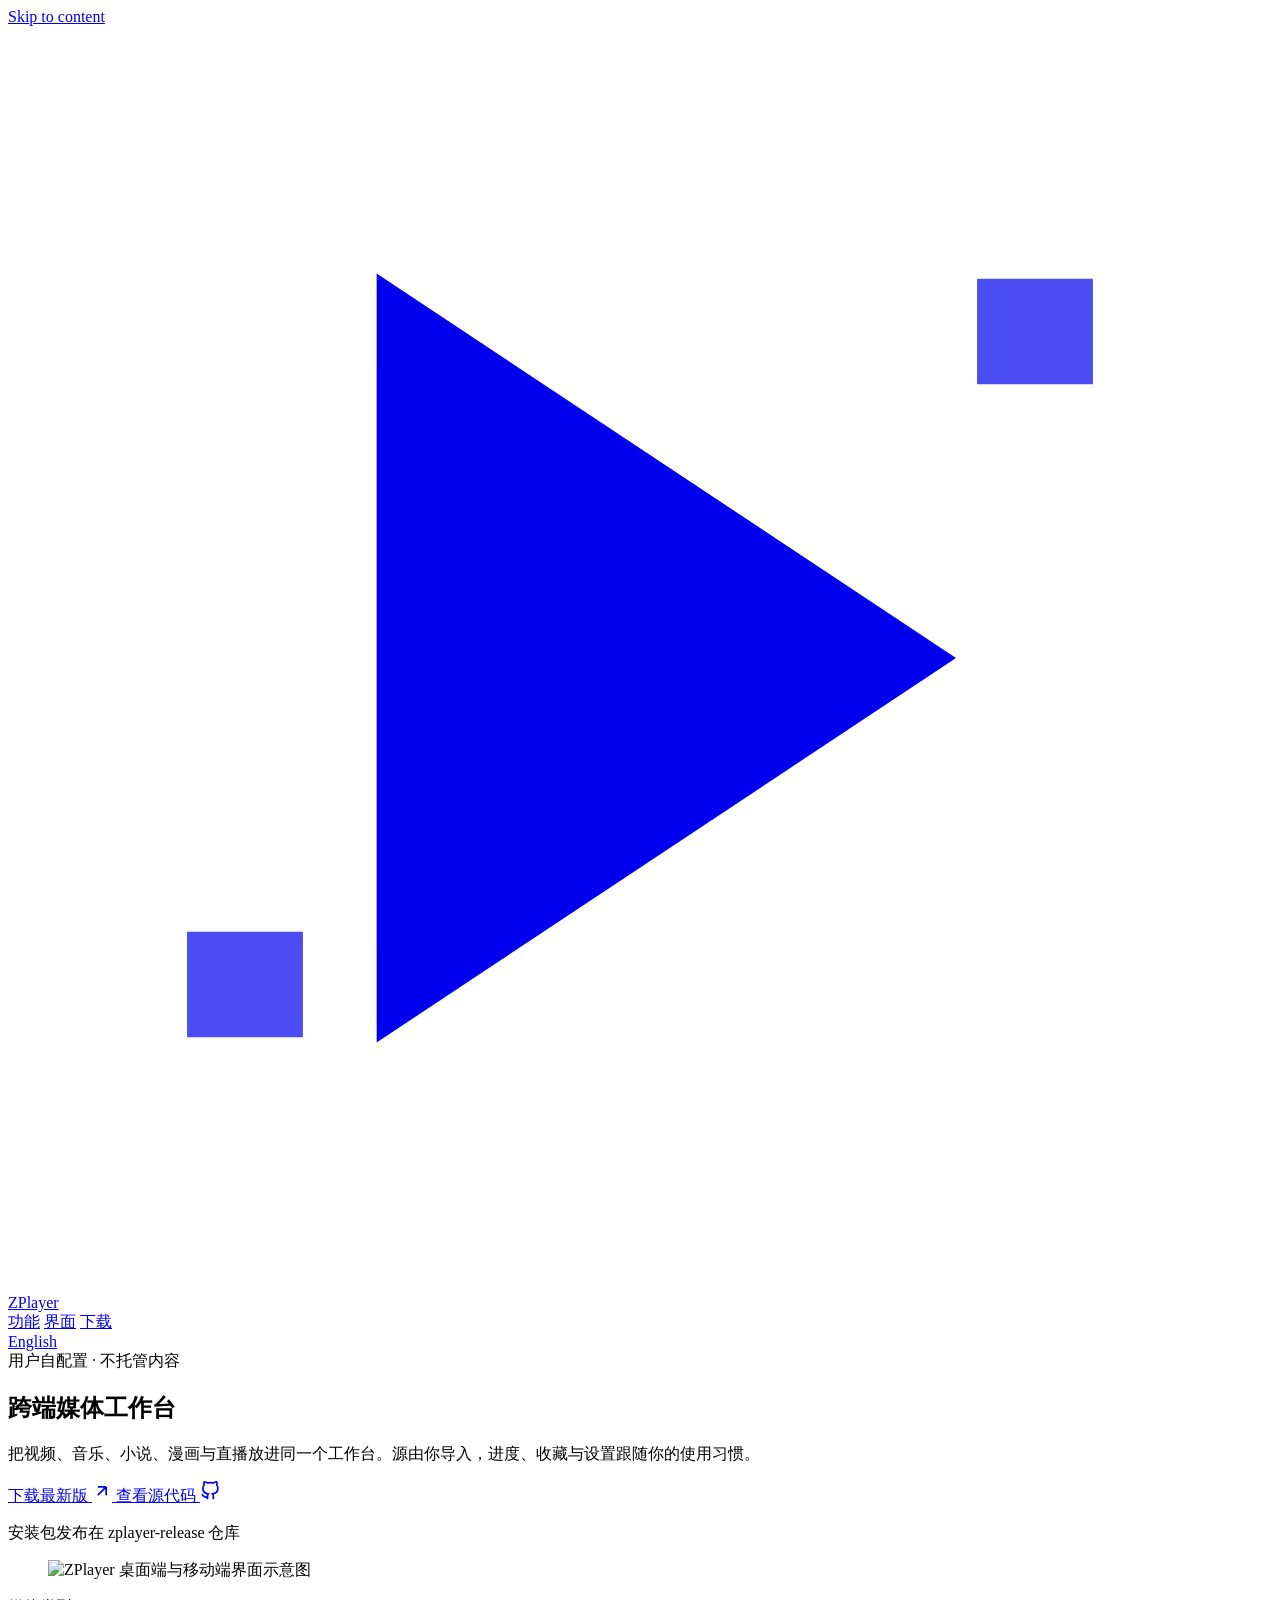
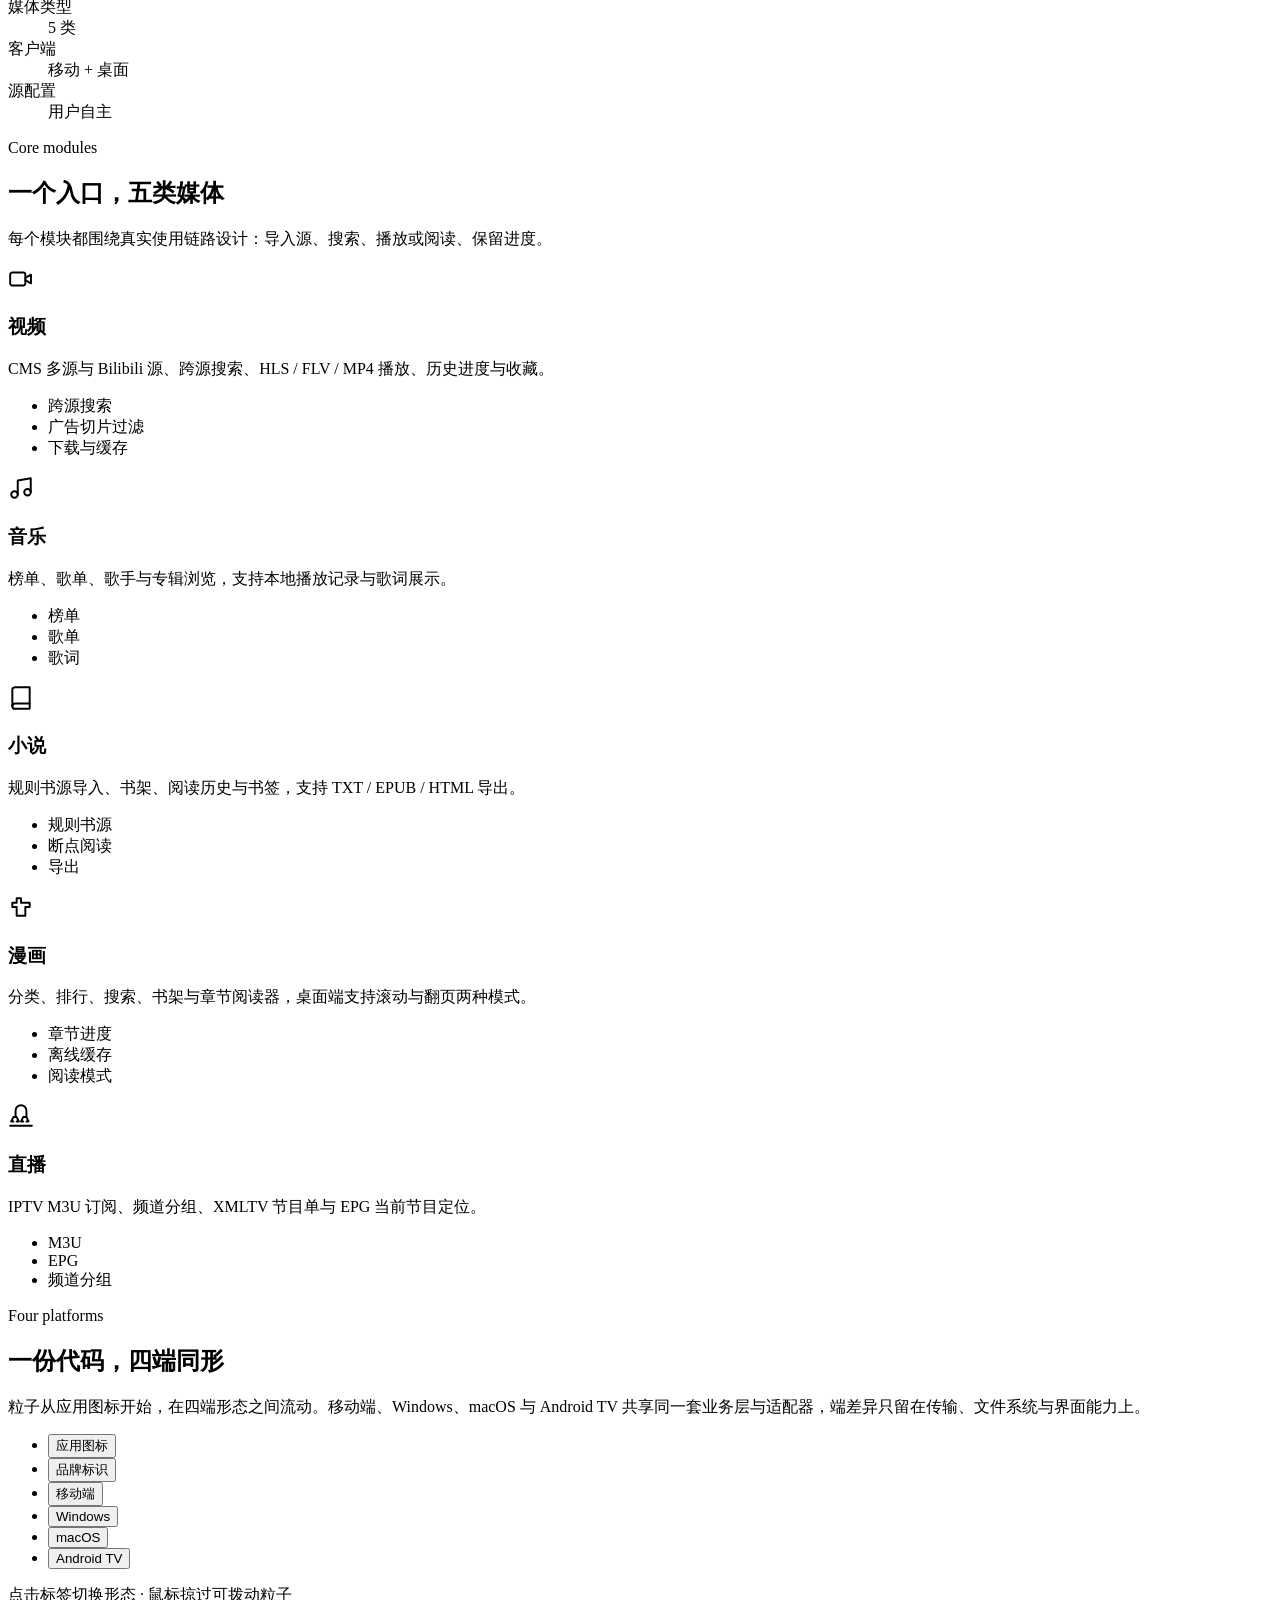
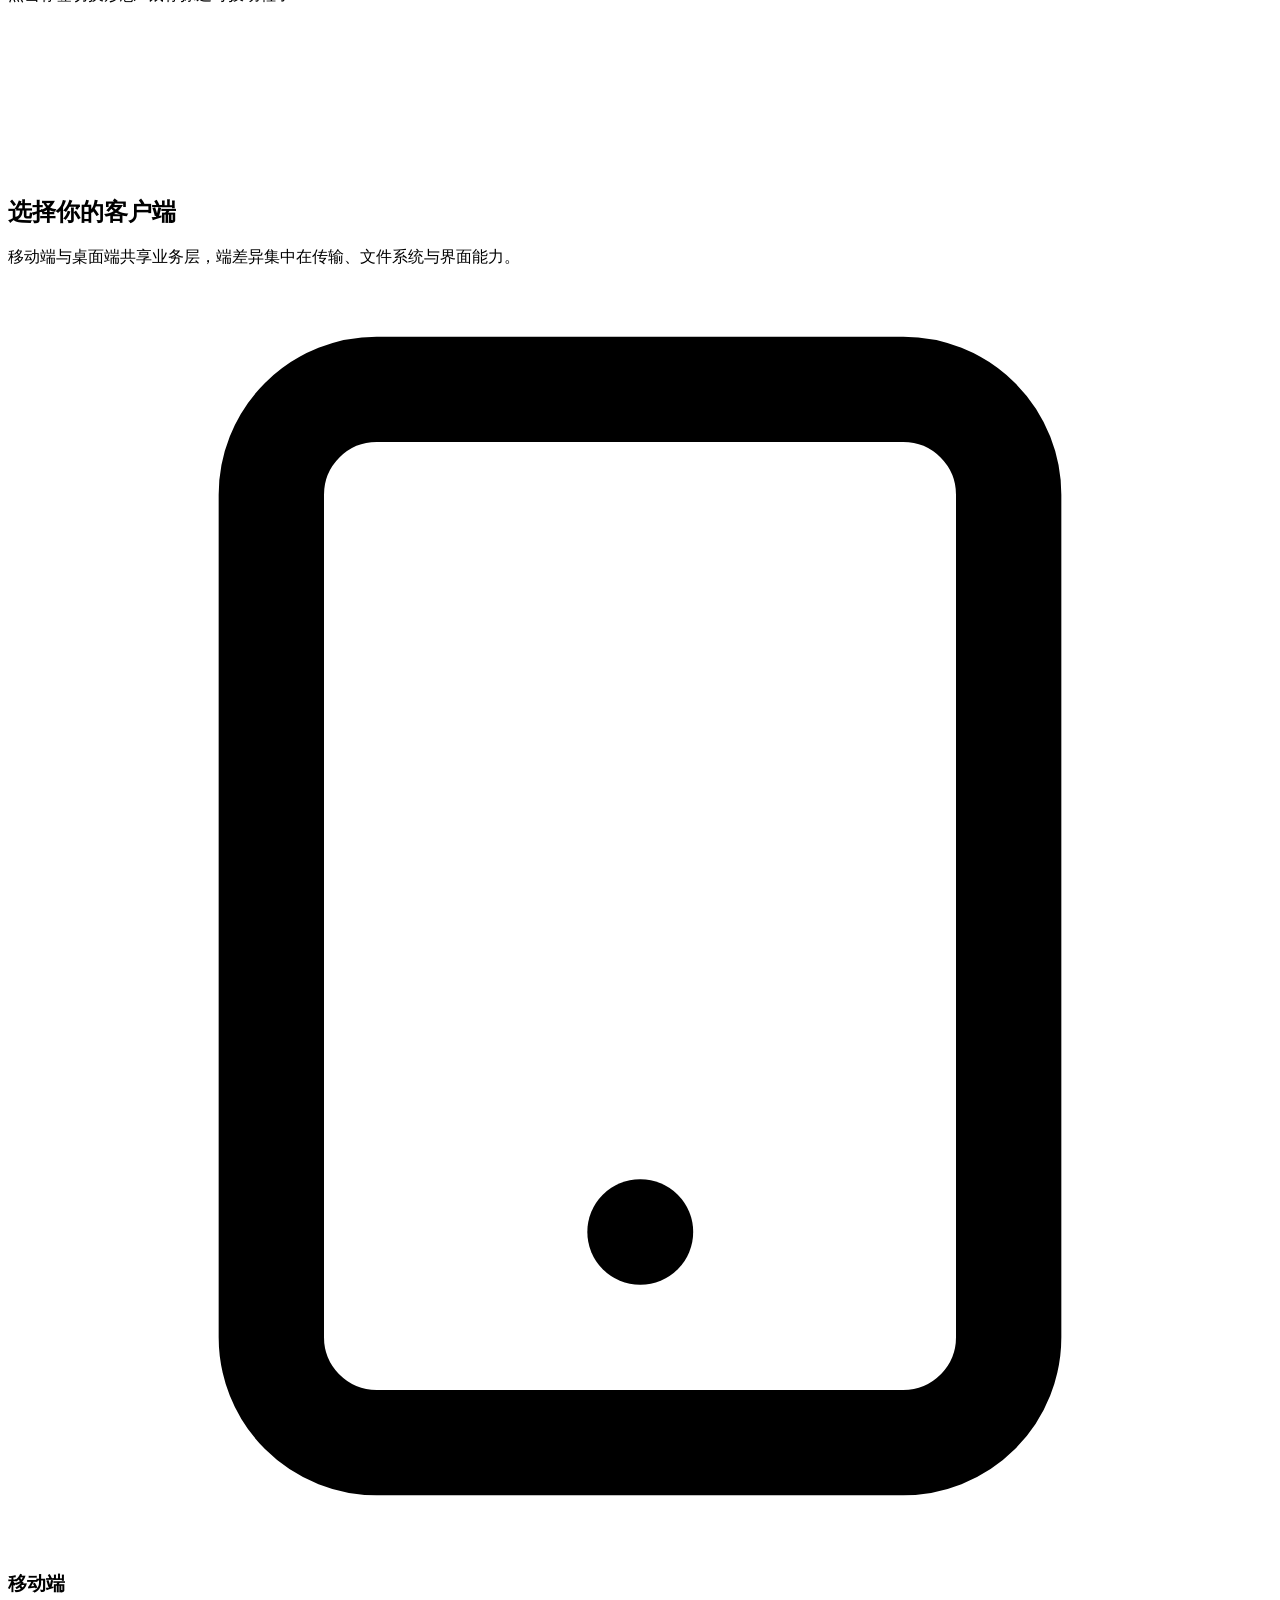
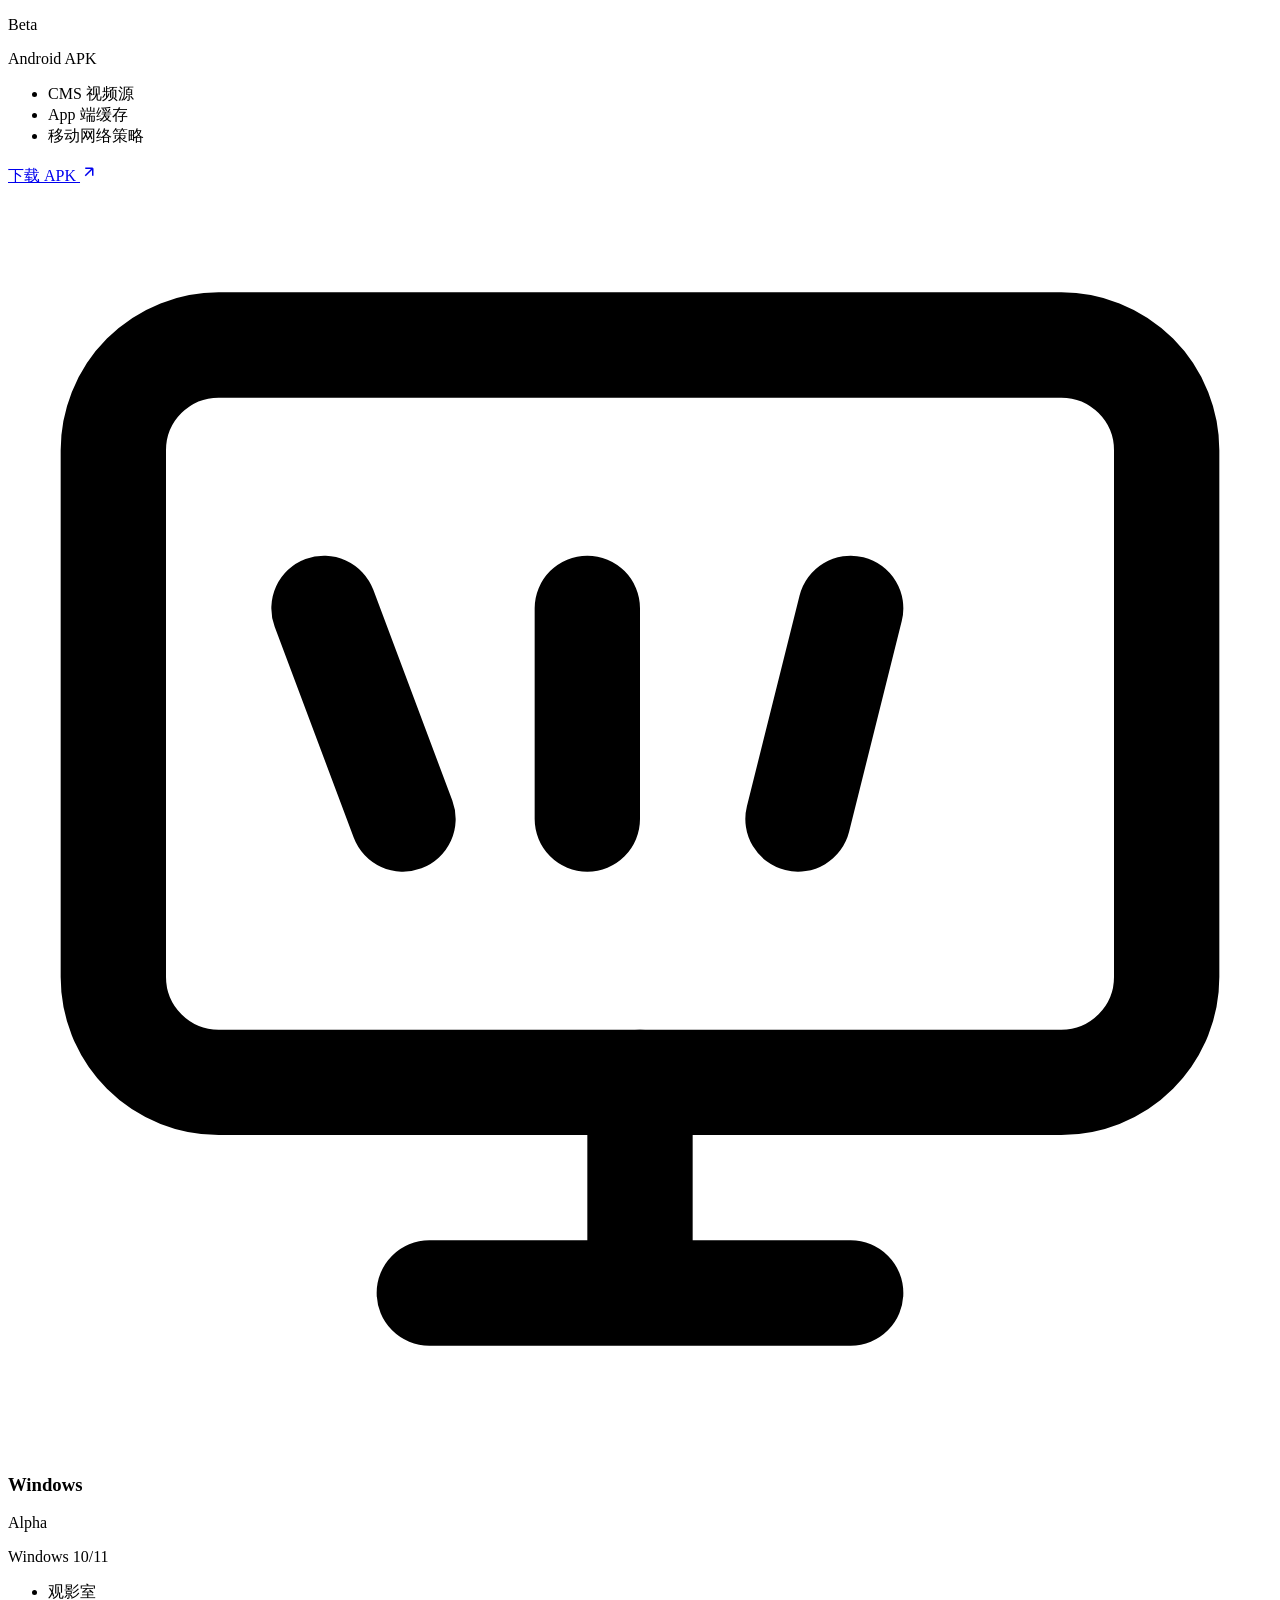
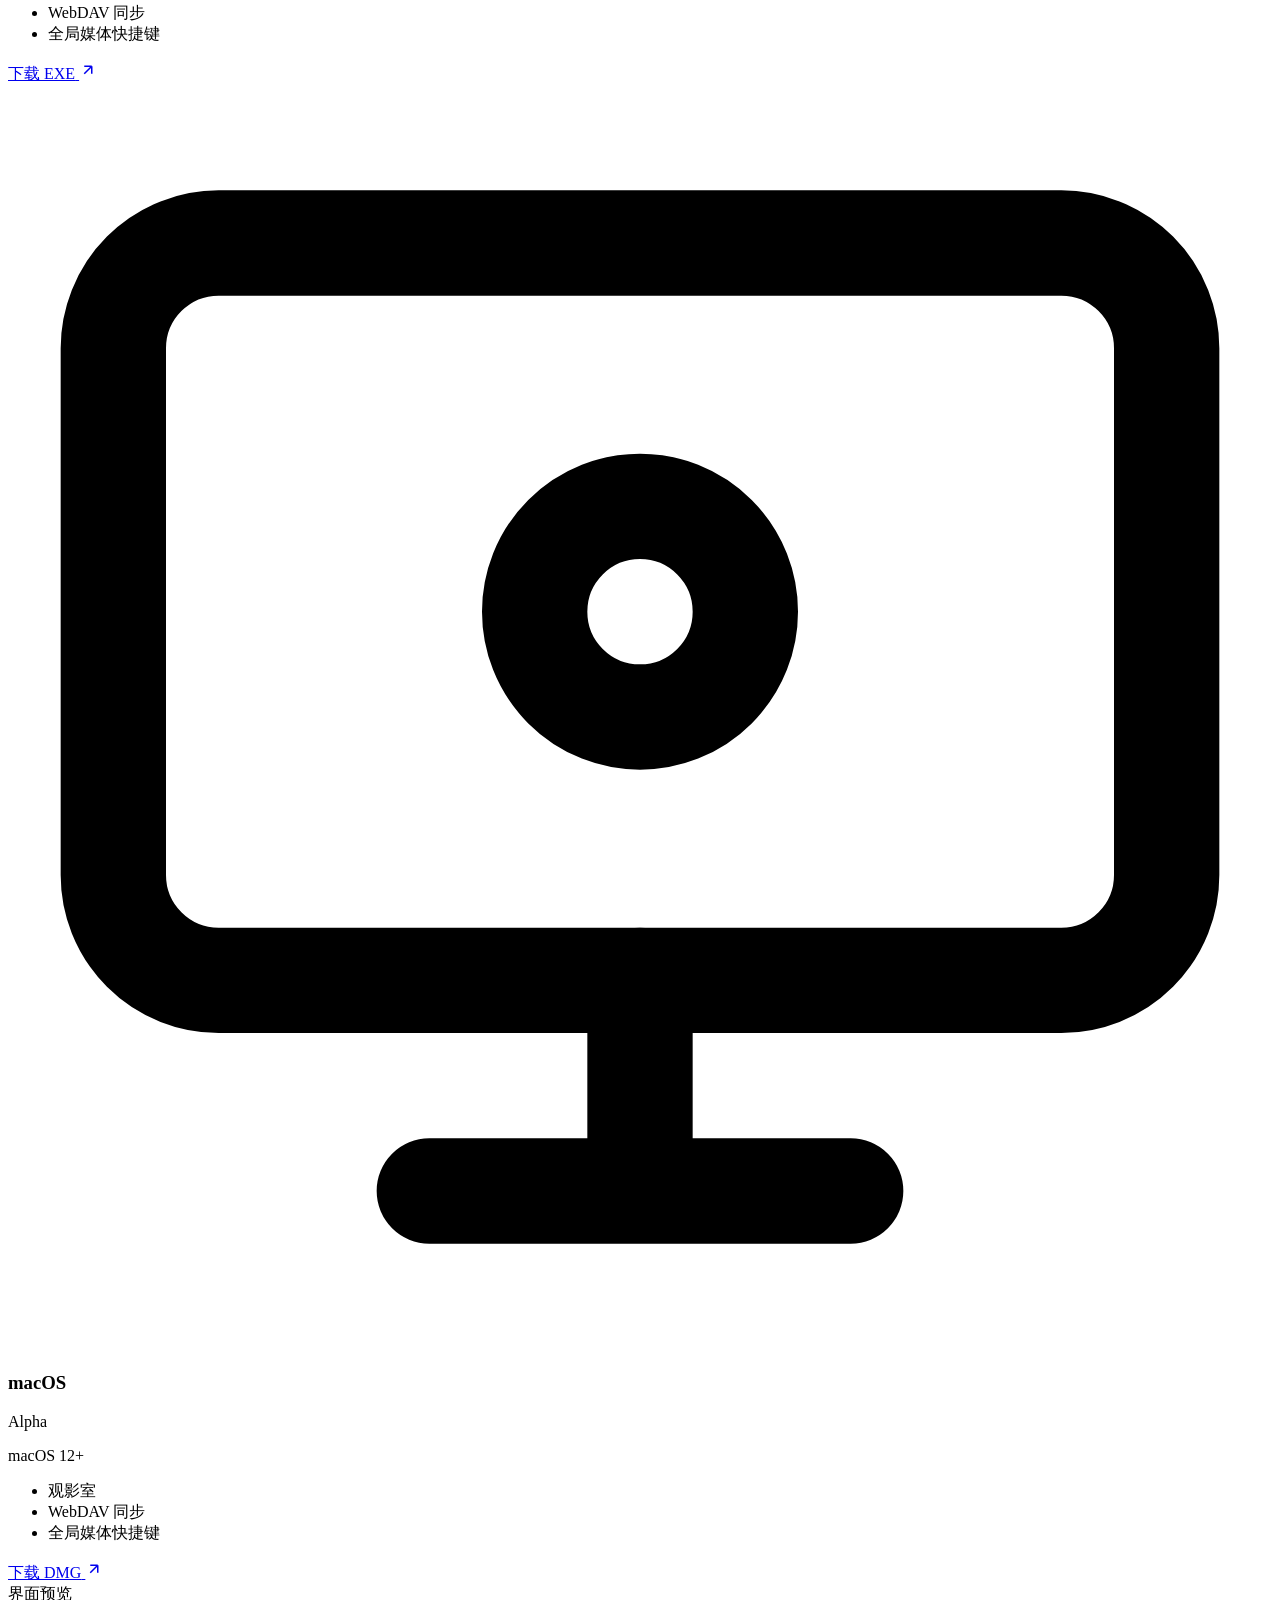
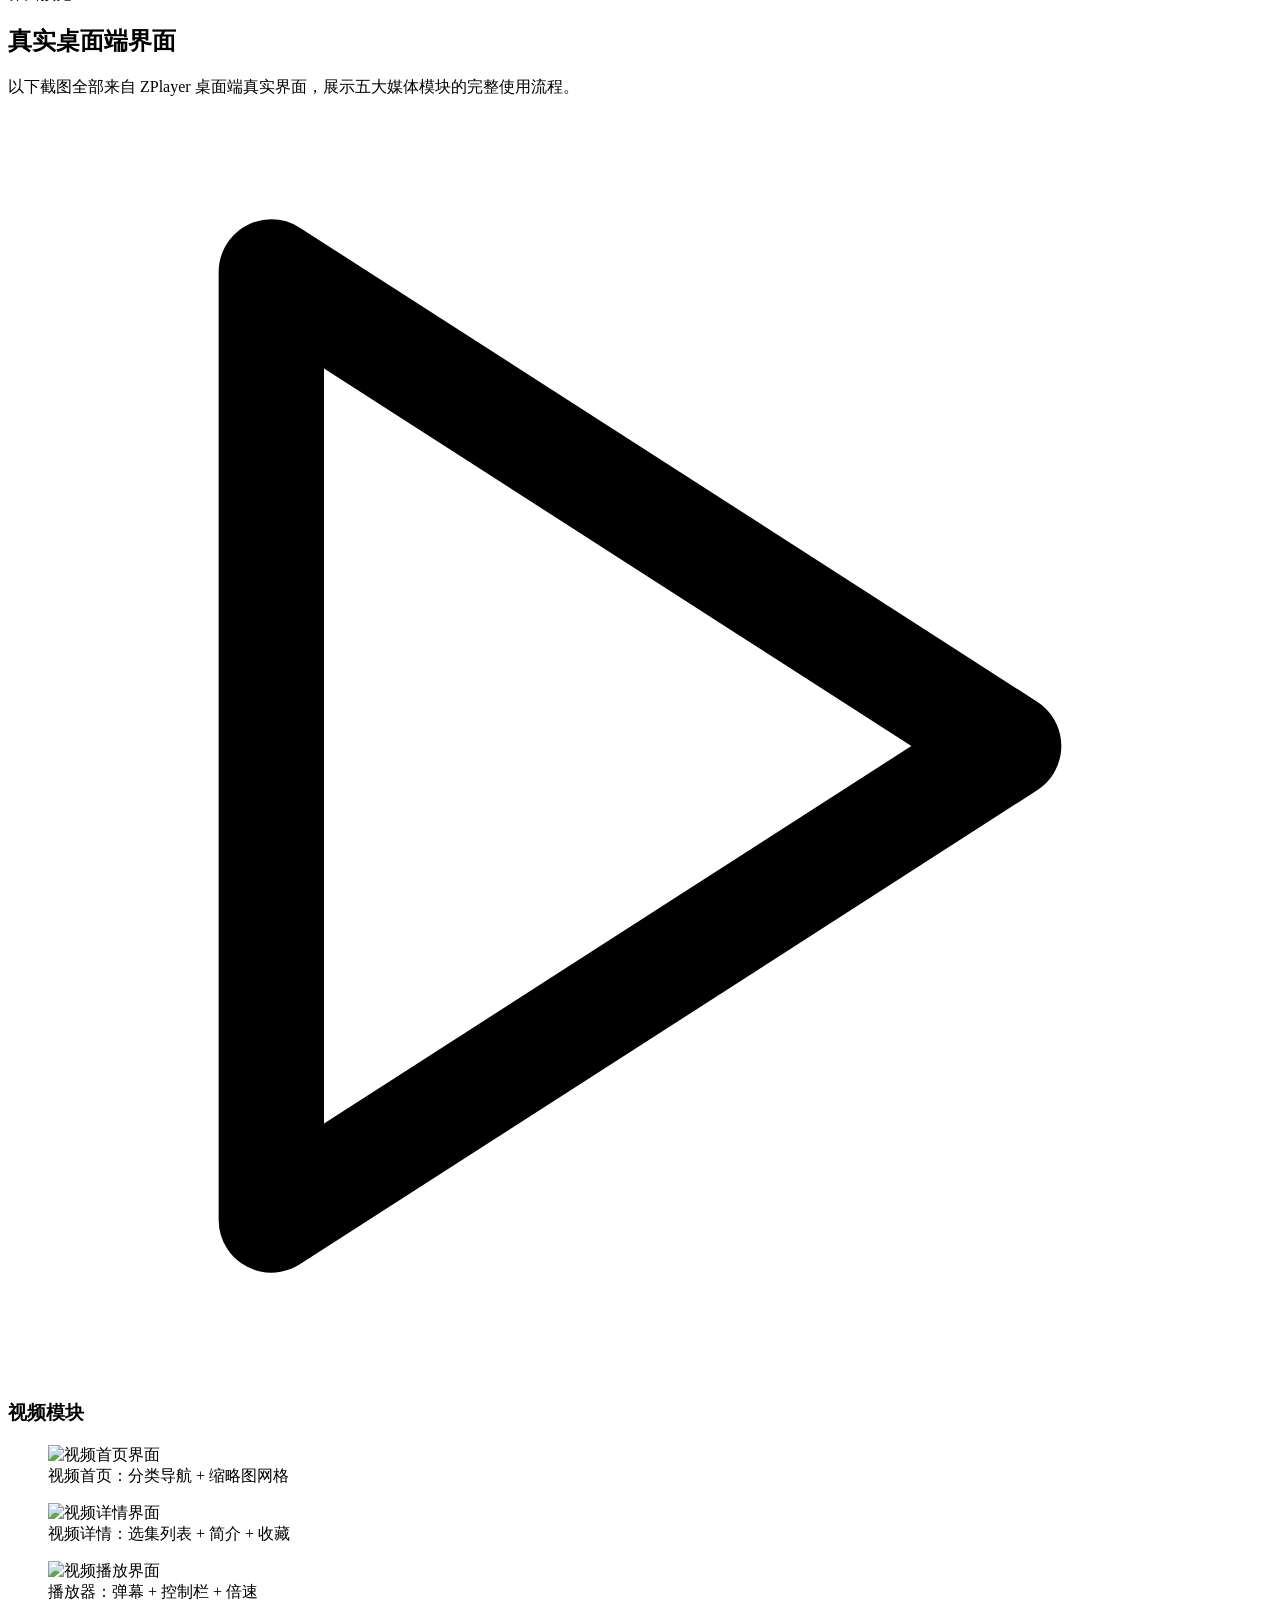
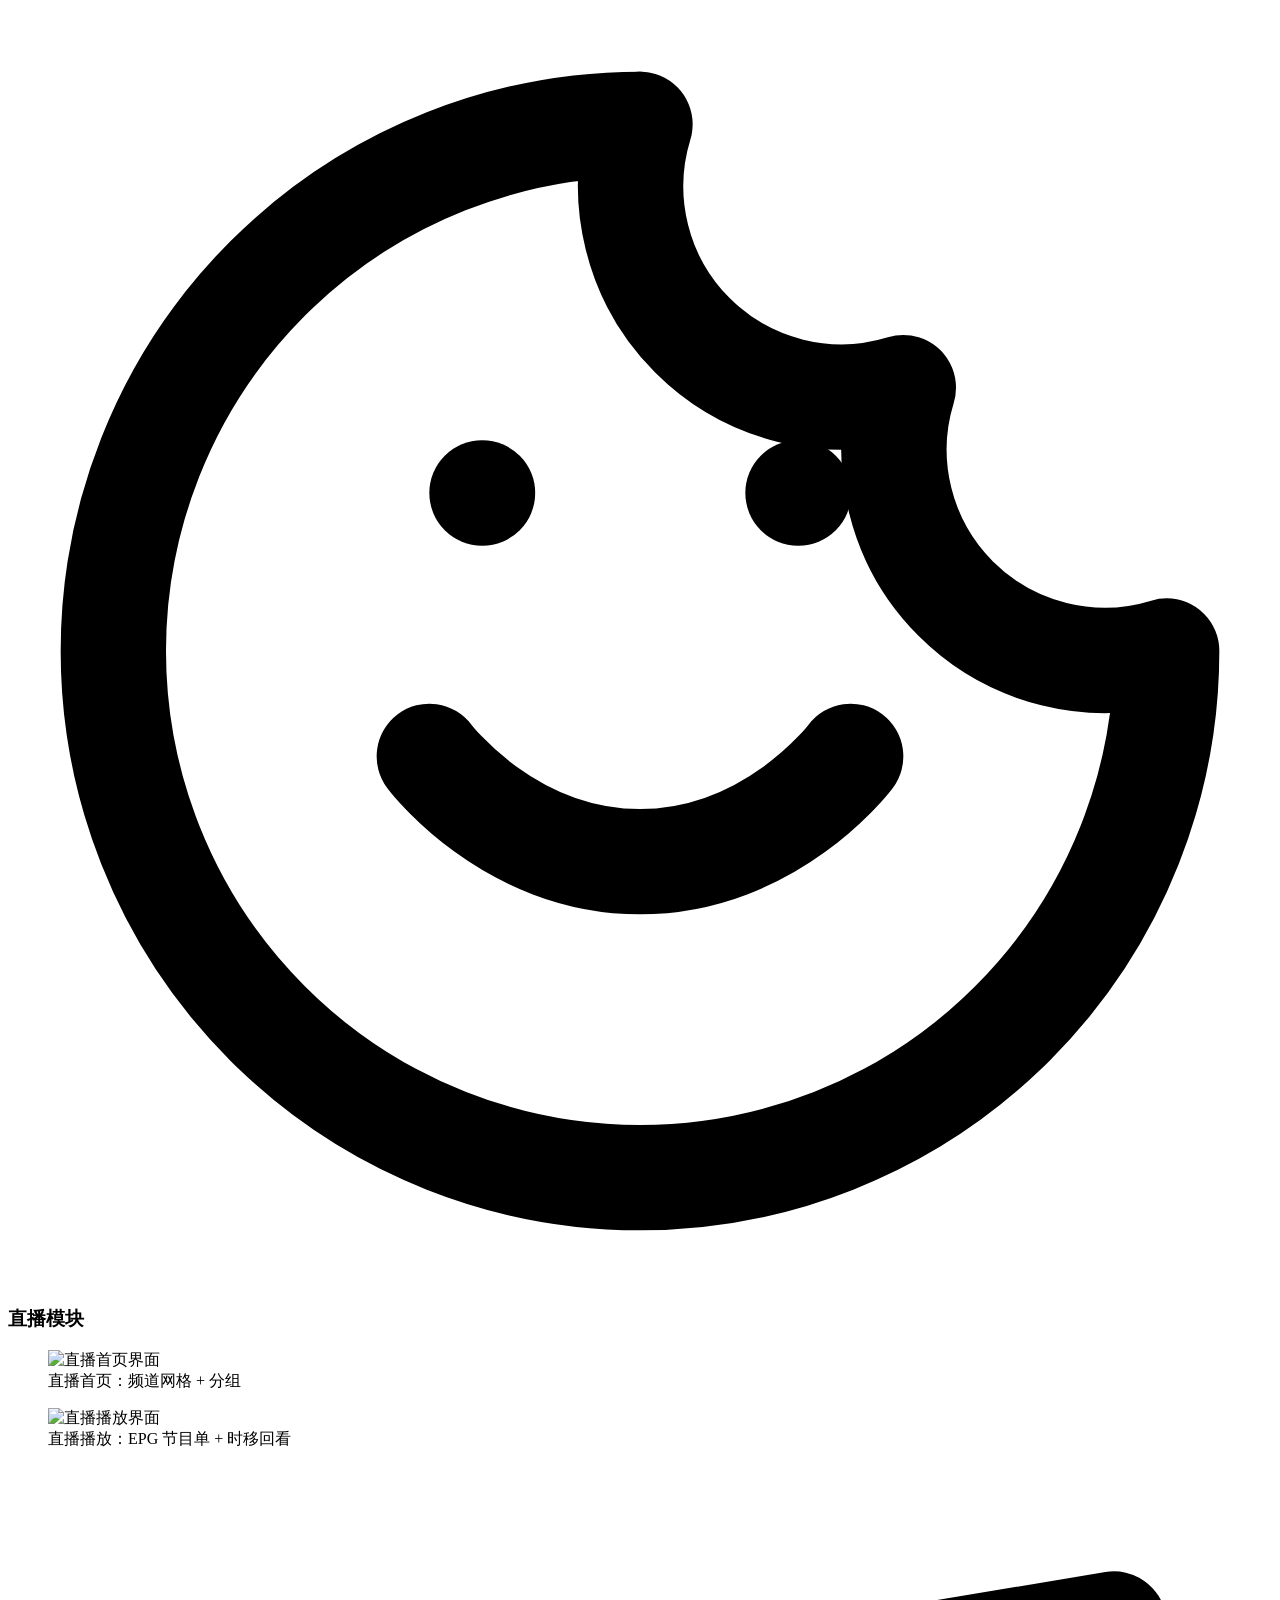
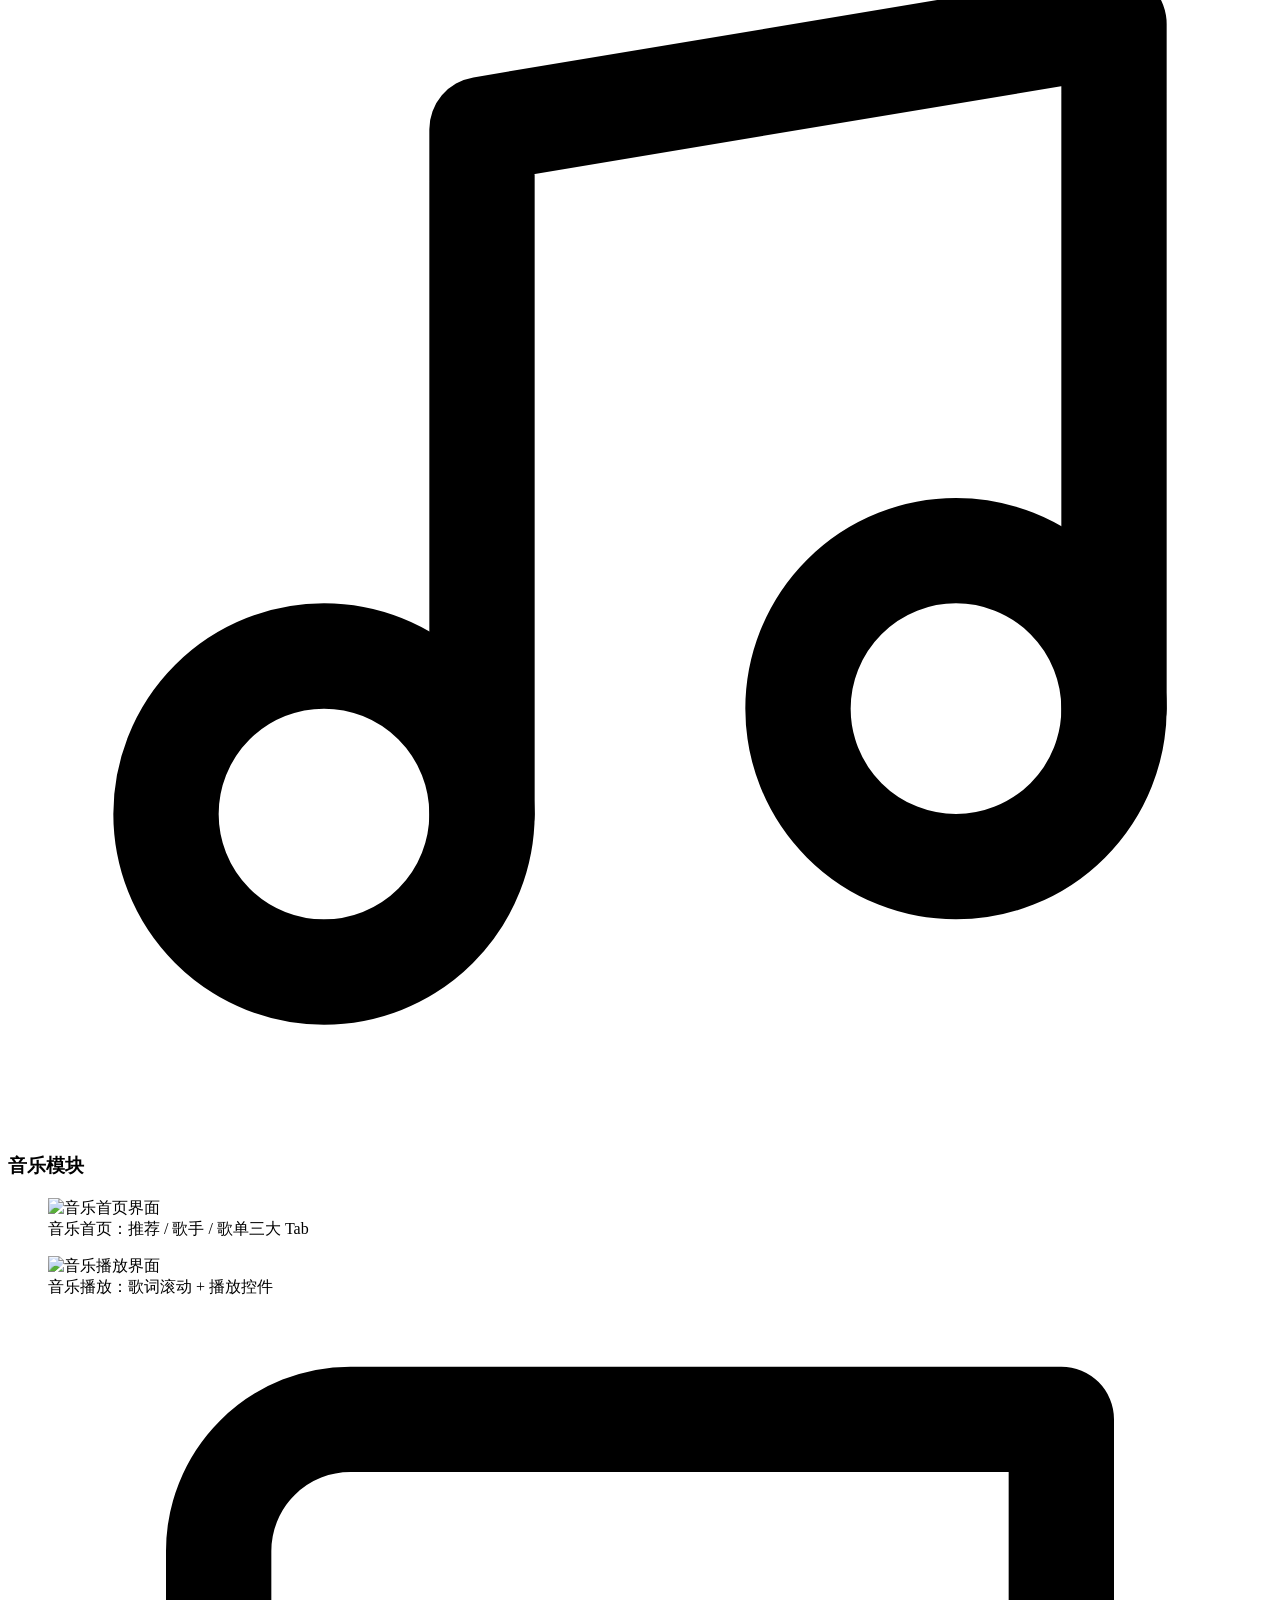
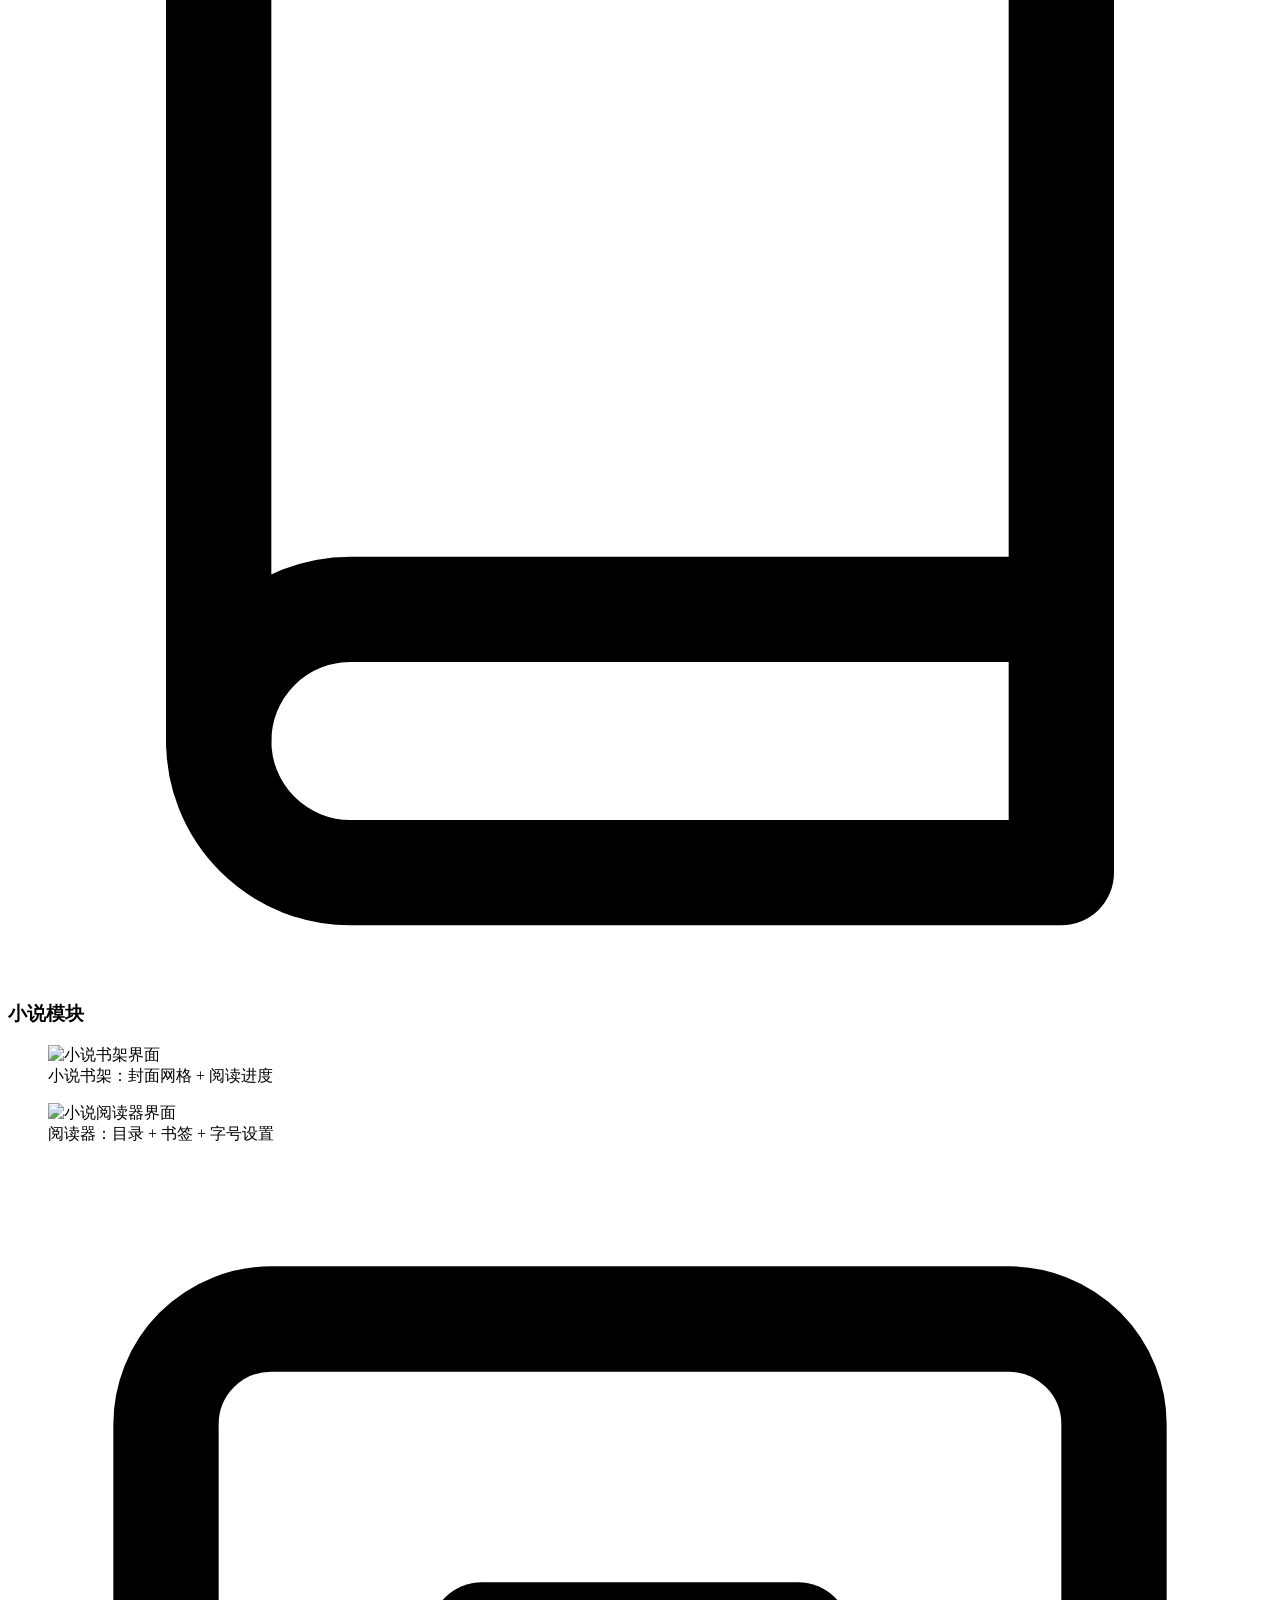
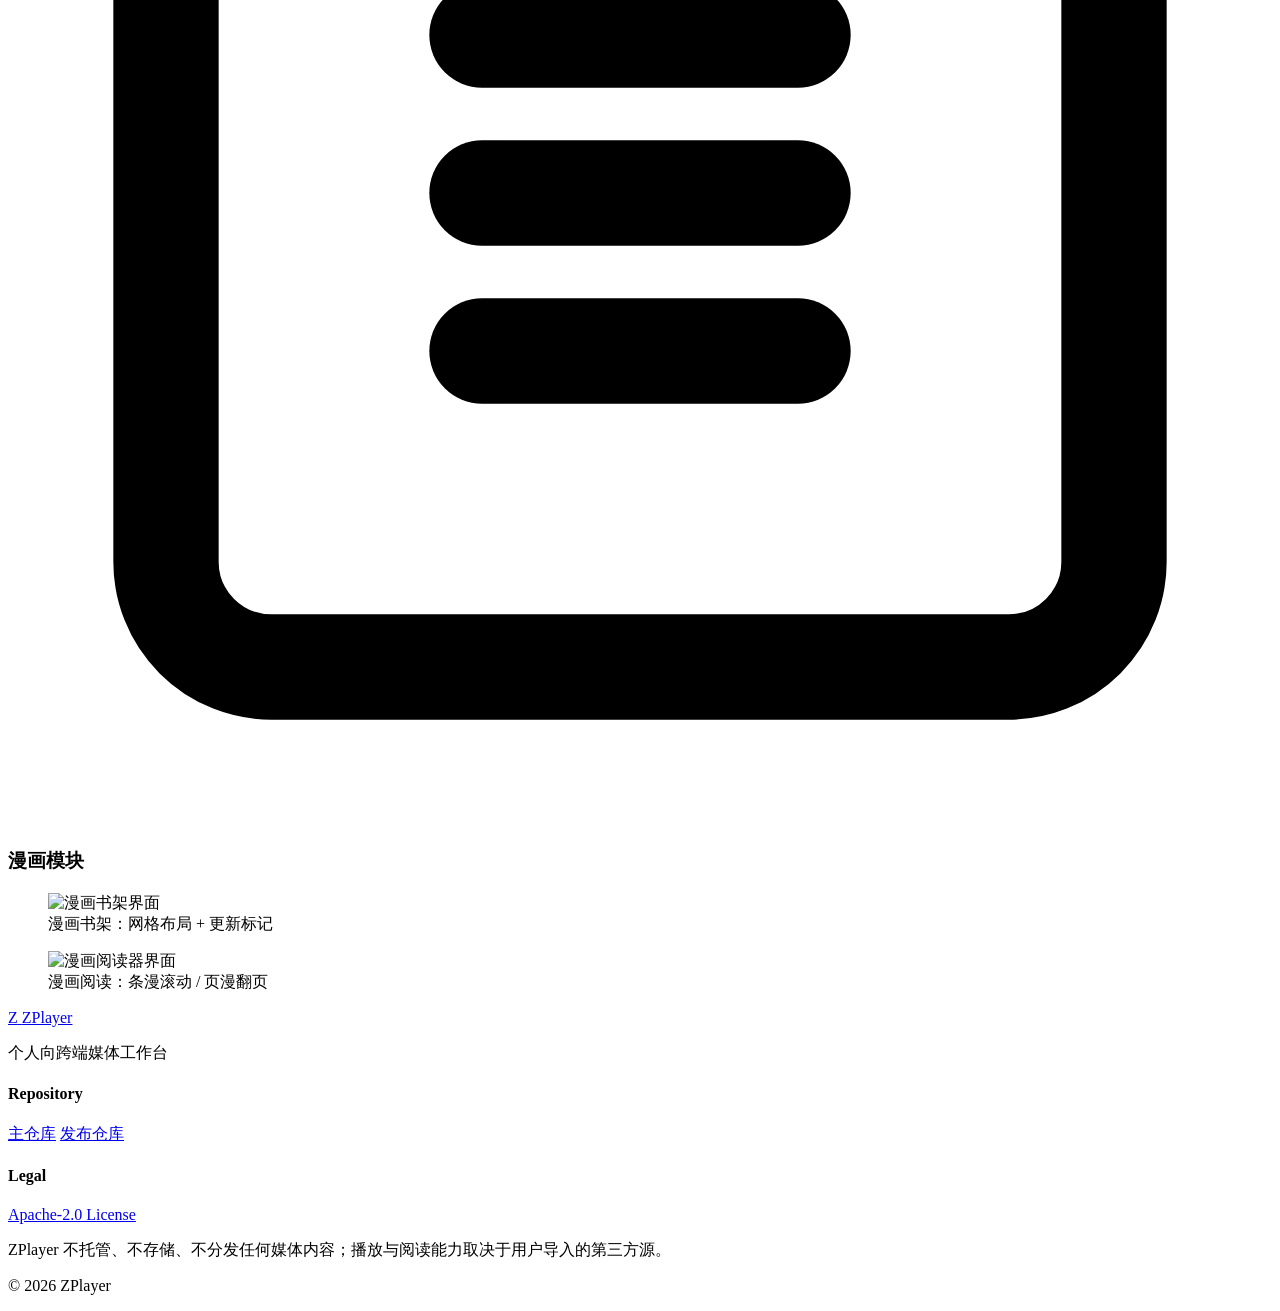
==== index.html @ b9f8b0b4 "deploy: zardlove1991/zplayer@462b58123595a14913162a5f79caa80158679e22" ====
<!DOCTYPE html><html lang="zh-CN"> <head><meta charset="UTF-8"><meta name="viewport" content="width=device-width, initial-scale=1.0"><meta name="description" content="ZPlayer 聚合用户自行配置的视频、音乐、小说、漫画与直播源，用同一套业务层驱动移动端和桌面端。"><meta name="theme-color" media="(prefers-color-scheme: light)" content="#ffffff"><meta name="theme-color" media="(prefers-color-scheme: dark)" content="#0d9488"><link rel="canonical" href="https://zardlove1991.github.io/zplayer-release/"><link rel="icon" type="image/svg+xml" href="/zplayer-release/favicon.svg"><meta property="og:type" content="website"><meta property="og:title" content="ZPlayer：跨端媒体工作台"><meta property="og:description" content="ZPlayer 聚合用户自行配置的视频、音乐、小说、漫画与直播源，用同一套业务层驱动移动端和桌面端。"><meta property="og:url" content="https://zardlove1991.github.io/zplayer-release/"><meta property="og:image" content="https://zardlove1991.github.io/zplayer-release/og-image.svg"><meta name="twitter:card" content="summary_large_image"><title>ZPlayer：跨端媒体工作台</title><script type="application/ld+json">{"@context":"https://schema.org","@type":"SoftwareApplication","name":"ZPlayer","applicationCategory":"MultimediaApplication","operatingSystem":"Android, Windows, macOS","description":"ZPlayer 聚合用户自行配置的视频、音乐、小说、漫画与直播源，用同一套业务层驱动移动端和桌面端。","url":"https://zardlove1991.github.io/zplayer-release/","offers":{"@type":"Offer","price":"0","priceCurrency":"USD"}}</script><link rel="stylesheet" href="/zplayer-release/_assets/index.4c95fibq.css">
<link rel="stylesheet" href="/zplayer-release/_assets/index.C1nV9vHu.css"><script type="module" src="/zplayer-release/_assets/hoisted.D-Y0WKss.js"></script></head> <body> <a class="skip-link" href="#main">Skip to content</a> <div id="main" class="main-content">  <header class="site-header" data-astro-cid-ctg3m53h> <div class="header-bg" data-astro-cid-ctg3m53h></div> <div class="container header-inner" data-astro-cid-ctg3m53h> <a class="brand" href="/zplayer-release/" aria-label="ZPlayer" data-astro-cid-ctg3m53h> <span class="brand-mark" aria-hidden="true" data-astro-cid-ctg3m53h> <svg viewBox="0 0 24 24" role="presentation" data-astro-cid-ctg3m53h> <path d="M7 4.7 18 12 7 19.3z" fill="currentColor" data-astro-cid-ctg3m53h></path> <path d="M3.4 17.2h2.2v2H3.4zM18.4 4.8h2.2v2h-2.2z" fill="currentColor" opacity=".7" data-astro-cid-ctg3m53h></path> </svg> </span> <span class="brand-text" data-astro-cid-ctg3m53h>ZPlayer</span> </a> <nav aria-label="Primary" data-astro-cid-ctg3m53h> <a href="#features" class="nav-link" data-astro-cid-ctg3m53h>功能</a> <a href="#preview" class="nav-link" data-astro-cid-ctg3m53h>界面</a> <a href="#platforms" class="nav-link" data-astro-cid-ctg3m53h>下载</a> </nav> <div class="actions" data-astro-cid-ctg3m53h> <a class="lang-link" href="/zplayer-release/en/" hreflang="en" data-astro-cid-ctg3m53h> <span class="lang-text" data-astro-cid-ctg3m53h>English</span> </a> </div> </div> <!-- 页面滚动进度，样式取自播放器进度条：轨道 + 已播放填充 + 播放头 --> <div class="scroll-progress" aria-hidden="true" data-astro-cid-ctg3m53h> <div class="scroll-progress-fill" id="scroll-progress-fill" data-astro-cid-ctg3m53h></div> </div> </header>  <main id="main"> <section class="hero" aria-labelledby="hero-title" data-astro-cid-bbe6dxrz> <div class="hero-ambient" aria-hidden="true" data-astro-cid-bbe6dxrz></div> <div class="hero-container" data-astro-cid-bbe6dxrz> <div class="hero-grid" data-astro-cid-bbe6dxrz> <div class="hero-content" data-astro-cid-bbe6dxrz> <!-- Eyebrow tag --> <div class="hero-eyebrow fade-up" data-astro-cid-bbe6dxrz> <span class="eyebrow-dot" data-astro-cid-bbe6dxrz></span> 用户自配置 · 不托管内容 </div> <!-- Main title --> <h1 id="hero-title" class="hero-title fade-up" style="--stagger: 100ms" data-astro-cid-bbe6dxrz> <span class="title-line" data-astro-cid-bbe6dxrz>跨端媒体工作台</span> </h1> <!-- Lead paragraph --> <p class="hero-lead fade-up" style="--stagger: 200ms" data-astro-cid-bbe6dxrz> 把视频、音乐、小说、漫画与直播放进同一个工作台。源由你导入，进度、收藏与设置跟随你的使用习惯。 </p> <!-- CTA buttons --> <div class="hero-actions fade-up" style="--stagger: 300ms" data-astro-cid-bbe6dxrz> <a class="btn btn--primary" href="https://github.com/zardlove1991/zplayer-release/releases/latest" target="_blank" rel="noopener noreferrer" data-astro-cid-bbe6dxrz> <span class="btn-text" data-astro-cid-bbe6dxrz>下载最新版</span> <svg class="btn-icon" width="20" height="20" viewBox="0 0 24 24" fill="none" stroke="currentColor" stroke-width="2" aria-hidden="true" data-astro-cid-bbe6dxrz> <path d="M7 17L17 7M17 7H7M17 7V17" data-astro-cid-bbe6dxrz></path> </svg> </a> <a class="btn btn--secondary" href="https://github.com/zardlove1991/zplayer" target="_blank" rel="noopener noreferrer" data-astro-cid-bbe6dxrz> <span class="btn-text" data-astro-cid-bbe6dxrz>查看源代码</span> <svg class="btn-icon" width="20" height="20" viewBox="0 0 24 24" fill="none" stroke="currentColor" stroke-width="2" aria-hidden="true" data-astro-cid-bbe6dxrz> <path d="M9 19c-5 1.5-5-2.5-7-3m14 6v-3.87a3.37 3.37 0 0 0-.94-2.61c3.14-.35 6.44-1.54 6.44-7A5.44 5.44 0 0 0 20 4.77 5.07 5.07 0 0 0 19.91 1S18.73.65 16 2.48a13.38 13.38 0 0 0-7 0C6.27.65 5.09 1 5.09 1A5.07 5.07 0 0 0 5 4.77a5.44 5.44 0 0 0-1.5 3.78c0 5.42 3.3 6.61 6.44 7A3.37 3.37 0 0 0 9 18.13V22" data-astro-cid-bbe6dxrz></path> </svg> </a> </div> <!-- Note --> <p class="hero-note fade-up" style="--stagger: 400ms" data-astro-cid-bbe6dxrz>安装包发布在 zplayer-release 仓库</p> </div> <!-- Hero visual --> <figure class="hero-visual fade-scale" style="--stagger: 200ms" aria-label="ZPlayer 桌面端与移动端界面示意图" data-astro-cid-bbe6dxrz> <div class="visual-glow" aria-hidden="true" data-astro-cid-bbe6dxrz></div> <div class="visual-frame" data-astro-cid-bbe6dxrz> <img src="/zplayer-release/hero-workbench.svg" alt="ZPlayer 桌面端与移动端界面示意图" width="960" height="620" loading="eager" decoding="async" data-astro-cid-bbe6dxrz> </div> </figure> </div> <!-- Highlight strip --> <dl class="hero-highlights fade-up" style="--stagger: 500ms" aria-label="Highlights" data-astro-cid-bbe6dxrz> <div class="highlight" style="--delay: 0ms" data-astro-cid-bbe6dxrz> <dt data-astro-cid-bbe6dxrz>媒体类型</dt> <dd data-astro-cid-bbe6dxrz>5 类</dd> </div><div class="highlight" style="--delay: 100ms" data-astro-cid-bbe6dxrz> <dt data-astro-cid-bbe6dxrz>客户端</dt> <dd data-astro-cid-bbe6dxrz>移动 + 桌面</dd> </div><div class="highlight" style="--delay: 200ms" data-astro-cid-bbe6dxrz> <dt data-astro-cid-bbe6dxrz>源配置</dt> <dd data-astro-cid-bbe6dxrz>用户自主</dd> </div> </dl> </div> </section>    <section id="features" class="section features-section" aria-labelledby="features-title" data-astro-cid-vnivfuh2> <div class="container" data-astro-cid-vnivfuh2> <div class="section-head center fade-up" data-astro-cid-vnivfuh2> <span class="eyebrow" data-astro-cid-vnivfuh2>Core modules</span> <h2 id="features-title" class="section-title" data-astro-cid-vnivfuh2>一个入口，五类媒体</h2> <p class="section-lead" data-astro-cid-vnivfuh2>每个模块都围绕真实使用链路设计：导入源、搜索、播放或阅读、保留进度。</p> </div> <div class="features-grid" data-astro-cid-vnivfuh2> <article class="feature-card fade-up" style="--card-delay: 0ms; --card-color: var(--cyan); --card-bg: var(--cyan-glow); --card-solid: var(--cyan)" data-astro-cid-vnivfuh2> <div class="feature-icon" style="background: var(--cyan-glow); color: var(--cyan)" data-astro-cid-vnivfuh2> <svg aria-hidden="true" width="26" height="26" viewBox="0 0 24 24" fill="none" stroke="currentColor" stroke-width="1.8" stroke-linecap="round" stroke-linejoin="round"> <path d="m16 13 5.2 3V8L16 11"></path> <rect x="2" y="6" width="14" height="12" rx="2"></rect> </svg> </div> <h3 class="feature-title" data-astro-cid-vnivfuh2>视频</h3> <p class="feature-desc" data-astro-cid-vnivfuh2>CMS 多源与 Bilibili 源、跨源搜索、HLS / FLV / MP4 播放、历史进度与收藏。</p> <ul class="feature-caps" aria-label="视频 capabilities" data-astro-cid-vnivfuh2> <li class="cap-tag" data-astro-cid-vnivfuh2>跨源搜索</li><li class="cap-tag" data-astro-cid-vnivfuh2>广告切片过滤</li><li class="cap-tag" data-astro-cid-vnivfuh2>下载与缓存</li> </ul> </article><article class="feature-card fade-up" style="--card-delay: 80ms; --card-color: var(--coral); --card-bg: var(--coral-glow); --card-solid: var(--coral)" data-astro-cid-vnivfuh2> <div class="feature-icon" style="background: var(--coral-glow); color: var(--coral)" data-astro-cid-vnivfuh2> <svg aria-hidden="true" width="26" height="26" viewBox="0 0 24 24" fill="none" stroke="currentColor" stroke-width="1.8" stroke-linecap="round" stroke-linejoin="round"> <path d="M9 18V5l12-2v13"></path> <circle cx="6" cy="18" r="3"></circle> <circle cx="18" cy="16" r="3"></circle> </svg> </div> <h3 class="feature-title" data-astro-cid-vnivfuh2>音乐</h3> <p class="feature-desc" data-astro-cid-vnivfuh2>榜单、歌单、歌手与专辑浏览，支持本地播放记录与歌词展示。</p> <ul class="feature-caps" aria-label="音乐 capabilities" data-astro-cid-vnivfuh2> <li class="cap-tag" data-astro-cid-vnivfuh2>榜单</li><li class="cap-tag" data-astro-cid-vnivfuh2>歌单</li><li class="cap-tag" data-astro-cid-vnivfuh2>歌词</li> </ul> </article><article class="feature-card fade-up" style="--card-delay: 160ms; --card-color: var(--violet); --card-bg: var(--violet-glow); --card-solid: var(--violet)" data-astro-cid-vnivfuh2> <div class="feature-icon" style="background: var(--violet-glow); color: var(--violet)" data-astro-cid-vnivfuh2> <svg aria-hidden="true" width="26" height="26" viewBox="0 0 24 24" fill="none" stroke="currentColor" stroke-width="1.8" stroke-linecap="round" stroke-linejoin="round"> <path d="M4 19.5A2.5 2.5 0 0 1 6.5 17H20"></path> <path d="M6.5 2H20v20H6.5A2.5 2.5 0 0 1 4 19.5v-15A2.5 2.5 0 0 1 6.5 2z"></path> </svg> </div> <h3 class="feature-title" data-astro-cid-vnivfuh2>小说</h3> <p class="feature-desc" data-astro-cid-vnivfuh2>规则书源导入、书架、阅读历史与书签，支持 TXT / EPUB / HTML 导出。</p> <ul class="feature-caps" aria-label="小说 capabilities" data-astro-cid-vnivfuh2> <li class="cap-tag" data-astro-cid-vnivfuh2>规则书源</li><li class="cap-tag" data-astro-cid-vnivfuh2>断点阅读</li><li class="cap-tag" data-astro-cid-vnivfuh2>导出</li> </ul> </article><article class="feature-card fade-up" style="--card-delay: 240ms; --card-color: var(--green); --card-bg: var(--green-glow); --card-solid: var(--green)" data-astro-cid-vnivfuh2> <div class="feature-icon" style="background: var(--green-glow); color: var(--green)" data-astro-cid-vnivfuh2> <svg aria-hidden="true" width="26" height="26" viewBox="0 0 24 24" fill="none" stroke="currentColor" stroke-width="1.8" stroke-linecap="round" stroke-linejoin="round"> <path d="M12 8V4H8v4H4v4h4v8h8v-8h4V8z"></path> </svg> </div> <h3 class="feature-title" data-astro-cid-vnivfuh2>漫画</h3> <p class="feature-desc" data-astro-cid-vnivfuh2>分类、排行、搜索、书架与章节阅读器，桌面端支持滚动与翻页两种模式。</p> <ul class="feature-caps" aria-label="漫画 capabilities" data-astro-cid-vnivfuh2> <li class="cap-tag" data-astro-cid-vnivfuh2>章节进度</li><li class="cap-tag" data-astro-cid-vnivfuh2>离线缓存</li><li class="cap-tag" data-astro-cid-vnivfuh2>阅读模式</li> </ul> </article><article class="feature-card fade-up" style="--card-delay: 320ms; --card-color: var(--orange); --card-bg: var(--orange-glow); --card-solid: var(--orange)" data-astro-cid-vnivfuh2> <div class="feature-icon" style="background: var(--orange-glow); color: var(--orange)" data-astro-cid-vnivfuh2> <svg aria-hidden="true" width="26" height="26" viewBox="0 0 24 24" fill="none" stroke="currentColor" stroke-width="1.8" stroke-linecap="round" stroke-linejoin="round"> <path d="M5 17H3l2-4h3l2 4H8"></path> <path d="M14 17h-2l2-4h3l2 4h-2"></path> <path d="M2 21h20"></path> <path d="M7 13V7a5 5 0 0 1 10 0v6"></path> </svg> </div> <h3 class="feature-title" data-astro-cid-vnivfuh2>直播</h3> <p class="feature-desc" data-astro-cid-vnivfuh2>IPTV M3U 订阅、频道分组、XMLTV 节目单与 EPG 当前节目定位。</p> <ul class="feature-caps" aria-label="直播 capabilities" data-astro-cid-vnivfuh2> <li class="cap-tag" data-astro-cid-vnivfuh2>M3U</li><li class="cap-tag" data-astro-cid-vnivfuh2>EPG</li><li class="cap-tag" data-astro-cid-vnivfuh2>频道分组</li> </ul> </article> </div> </div> </section>   <section class="section morph-section" aria-labelledby="morph-title" data-astro-cid-ouc6xytp> <div class="container" data-astro-cid-ouc6xytp> <div class="morph-inner" data-astro-cid-ouc6xytp> <div class="morph-copy fade-up" data-astro-cid-ouc6xytp> <span class="eyebrow" data-astro-cid-ouc6xytp>Four platforms</span> <h2 id="morph-title" class="section-title" data-astro-cid-ouc6xytp>一份代码，四端同形</h2> <p class="morph-lead" data-astro-cid-ouc6xytp>粒子从应用图标开始，在四端形态之间流动。移动端、Windows、macOS 与 Android TV 共享同一套业务层与适配器，端差异只留在传输、文件系统与界面能力上。</p> <ul class="morph-chips" data-astro-cid-ouc6xytp> <li data-astro-cid-ouc6xytp> <button type="button" class="morph-chip" data-morph-key="portrait" aria-pressed="false" data-astro-cid-ouc6xytp> 应用图标 </button> </li><li data-astro-cid-ouc6xytp> <button type="button" class="morph-chip" data-morph-key="brand" aria-pressed="false" data-astro-cid-ouc6xytp> 品牌标识 </button> </li><li data-astro-cid-ouc6xytp> <button type="button" class="morph-chip" data-morph-key="mobile" aria-pressed="false" data-astro-cid-ouc6xytp> 移动端 </button> </li><li data-astro-cid-ouc6xytp> <button type="button" class="morph-chip" data-morph-key="windows" aria-pressed="false" data-astro-cid-ouc6xytp> Windows </button> </li><li data-astro-cid-ouc6xytp> <button type="button" class="morph-chip" data-morph-key="mac" aria-pressed="false" data-astro-cid-ouc6xytp> macOS </button> </li><li data-astro-cid-ouc6xytp> <button type="button" class="morph-chip" data-morph-key="tv" aria-pressed="false" data-astro-cid-ouc6xytp> Android TV </button> </li> </ul> <p class="morph-hint" data-astro-cid-ouc6xytp>点击标签切换形态 · 鼠标掠过可拨动粒子</p> </div> <!--
        舞台尺寸由 CSS 的 aspect-ratio 定死，canvas 绝对定位铺满，
        采样与绘制都发生在首帧之后，因此不会产生布局偏移（CLS）。
      --> <div class="morph-stage fade-scale" data-astro-cid-ouc6xytp> <canvas id="morph-canvas" aria-hidden="true" data-astro-cid-ouc6xytp></canvas> </div> </div> </div> </section>   <section id="platforms" class="section platforms-section" aria-labelledby="platforms-title" data-astro-cid-le45m4z2> <div class="container" data-astro-cid-le45m4z2> <div class="section-head center fade-up" data-astro-cid-le45m4z2> <h2 id="platforms-title" class="section-title" data-astro-cid-le45m4z2>选择你的客户端</h2> <p class="section-lead" data-astro-cid-le45m4z2>移动端与桌面端共享业务层，端差异集中在传输、文件系统与界面能力。</p> </div> <div class="platforms-grid" data-astro-cid-le45m4z2> <article class="platform-card fade-up" style="--platform-delay: 0ms; --platform-color: var(--accent-dark); --platform-bg: var(--accent-soft)" data-astro-cid-le45m4z2> <div class="platform-icon" data-astro-cid-le45m4z2><svg viewBox="0 0 24 24" fill="none" stroke="currentColor" stroke-width="2" stroke-linecap="round" stroke-linejoin="round"><rect x="5" y="2" width="14" height="20" rx="2"/><path d="M12 18h.01"/></svg></div> <div class="platform-content" data-astro-cid-le45m4z2> <div class="platform-header" data-astro-cid-le45m4z2> <h3 class="platform-name" data-astro-cid-le45m4z2>移动端</h3> <span class="platform-status" data-status="beta" data-astro-cid-le45m4z2> Beta </span> </div> <p class="platform-os" data-astro-cid-le45m4z2>Android APK</p> <ul class="platform-features" data-astro-cid-le45m4z2> <li class="feature-item" data-astro-cid-le45m4z2>CMS 视频源</li><li class="feature-item" data-astro-cid-le45m4z2>App 端缓存</li><li class="feature-item" data-astro-cid-le45m4z2>移动网络策略</li> </ul> <a class="platform-cta" href="https://github.com/zardlove1991/zplayer-release/releases/latest" target="_blank" rel="noopener noreferrer" data-astro-cid-le45m4z2> <span data-astro-cid-le45m4z2>下载 APK</span> <svg class="cta-arrow" width="18" height="18" viewBox="0 0 24 24" fill="none" stroke="currentColor" stroke-width="2" data-astro-cid-le45m4z2> <path d="M7 17L17 7M17 7H7M17 7V17" data-astro-cid-le45m4z2></path> </svg> </a> </div> </article><article class="platform-card fade-up" style="--platform-delay: 100ms; --platform-color: var(--accent-dark); --platform-bg: var(--accent-soft)" data-astro-cid-le45m4z2> <div class="platform-icon" data-astro-cid-le45m4z2><svg viewBox="0 0 24 24" fill="none" stroke="currentColor" stroke-width="2" stroke-linecap="round" stroke-linejoin="round"><rect x="2" y="3" width="20" height="14" rx="2"/><path d="M8 21h8m-4-4v4"/><path d="m6 8 1.5 4M11 8v4M16 8l-1 4"/></svg></div> <div class="platform-content" data-astro-cid-le45m4z2> <div class="platform-header" data-astro-cid-le45m4z2> <h3 class="platform-name" data-astro-cid-le45m4z2>Windows</h3> <span class="platform-status" data-status="alpha" data-astro-cid-le45m4z2> Alpha </span> </div> <p class="platform-os" data-astro-cid-le45m4z2>Windows 10/11</p> <ul class="platform-features" data-astro-cid-le45m4z2> <li class="feature-item" data-astro-cid-le45m4z2>观影室</li><li class="feature-item" data-astro-cid-le45m4z2>WebDAV 同步</li><li class="feature-item" data-astro-cid-le45m4z2>全局媒体快捷键</li> </ul> <a class="platform-cta" href="https://github.com/zardlove1991/zplayer-release/releases/download/v1.1.5/ZPlayer-Setup-1.1.5.exe" target="_blank" rel="noopener noreferrer" data-astro-cid-le45m4z2> <span data-astro-cid-le45m4z2>下载 EXE</span> <svg class="cta-arrow" width="18" height="18" viewBox="0 0 24 24" fill="none" stroke="currentColor" stroke-width="2" data-astro-cid-le45m4z2> <path d="M7 17L17 7M17 7H7M17 7V17" data-astro-cid-le45m4z2></path> </svg> </a> </div> </article><article class="platform-card fade-up" style="--platform-delay: 200ms; --platform-color: var(--accent-dark); --platform-bg: var(--accent-soft)" data-astro-cid-le45m4z2> <div class="platform-icon" data-astro-cid-le45m4z2><svg viewBox="0 0 24 24" fill="none" stroke="currentColor" stroke-width="2" stroke-linecap="round" stroke-linejoin="round"><rect x="2" y="3" width="20" height="14" rx="2"/><path d="M8 21h8m-4-4v4"/><circle cx="12" cy="10" r="2"/></svg></div> <div class="platform-content" data-astro-cid-le45m4z2> <div class="platform-header" data-astro-cid-le45m4z2> <h3 class="platform-name" data-astro-cid-le45m4z2>macOS</h3> <span class="platform-status" data-status="alpha" data-astro-cid-le45m4z2> Alpha </span> </div> <p class="platform-os" data-astro-cid-le45m4z2>macOS 12+</p> <ul class="platform-features" data-astro-cid-le45m4z2> <li class="feature-item" data-astro-cid-le45m4z2>观影室</li><li class="feature-item" data-astro-cid-le45m4z2>WebDAV 同步</li><li class="feature-item" data-astro-cid-le45m4z2>全局媒体快捷键</li> </ul> <a class="platform-cta" href="https://github.com/zardlove1991/zplayer-release/releases/download/v1.1.5/ZPlayer-1.1.5.dmg" target="_blank" rel="noopener noreferrer" data-astro-cid-le45m4z2> <span data-astro-cid-le45m4z2>下载 DMG</span> <svg class="cta-arrow" width="18" height="18" viewBox="0 0 24 24" fill="none" stroke="currentColor" stroke-width="2" data-astro-cid-le45m4z2> <path d="M7 17L17 7M17 7H7M17 7V17" data-astro-cid-le45m4z2></path> </svg> </a> </div> </article> </div> </div> </section>   <section id="preview" class="section screenshots-section" aria-labelledby="preview-title" data-astro-cid-hlpinaev> <div class="container" data-astro-cid-hlpinaev> <div class="section-head fade-up" data-astro-cid-hlpinaev> <span class="eyebrow" data-astro-cid-hlpinaev>界面预览</span> <h2 id="preview-title" class="section-title" data-astro-cid-hlpinaev>真实桌面端界面</h2> <p class="section-lead" data-astro-cid-hlpinaev>以下截图全部来自 ZPlayer 桌面端真实界面，展示五大媒体模块的完整使用流程。</p> </div> <div class="modules-container" data-astro-cid-hlpinaev> <div class="screenshot-module fade-up" style="--module-delay: 0ms" data-astro-cid-hlpinaev> <div class="module-header" data-astro-cid-hlpinaev> <span class="module-icon" style="color: var(--cyan)" data-astro-cid-hlpinaev><svg viewBox="0 0 24 24" fill="none" stroke="currentColor" stroke-width="2" stroke-linecap="round" stroke-linejoin="round"><polygon points="5 3 19 12 5 21 5 3"/></svg></span> <h3 class="module-title" data-astro-cid-hlpinaev>视频模块</h3> <div class="module-line" style="--mod-color: var(--cyan)" aria-hidden="true" data-astro-cid-hlpinaev> <span class="module-line-fill" data-astro-cid-hlpinaev></span> </div> </div> <div class="screenshot-grid" data-items="3" data-astro-cid-hlpinaev> <figure class="screenshot-card" style="--item-delay: 0ms" data-astro-cid-hlpinaev> <div class="screenshot-frame" data-astro-cid-hlpinaev> <div class="frame-border" data-astro-cid-hlpinaev></div> <picture data-astro-cid-hlpinaev> <source srcset="/zplayer-release/pic/video-home.webp" type="image/webp" data-astro-cid-hlpinaev> <img src="/zplayer-release/pic/video-home.jpg" alt="视频首页界面" loading="lazy" decoding="async" data-astro-cid-hlpinaev> </picture> </div> <figcaption class="screenshot-caption" data-astro-cid-hlpinaev>视频首页：分类导航 + 缩略图网格</figcaption> </figure><figure class="screenshot-card" style="--item-delay: 80ms" data-astro-cid-hlpinaev> <div class="screenshot-frame" data-astro-cid-hlpinaev> <div class="frame-border" data-astro-cid-hlpinaev></div> <picture data-astro-cid-hlpinaev> <source srcset="/zplayer-release/pic/video-detail.webp" type="image/webp" data-astro-cid-hlpinaev> <img src="/zplayer-release/pic/video-detail.jpg" alt="视频详情界面" loading="lazy" decoding="async" data-astro-cid-hlpinaev> </picture> </div> <figcaption class="screenshot-caption" data-astro-cid-hlpinaev>视频详情：选集列表 + 简介 + 收藏</figcaption> </figure><figure class="screenshot-card" style="--item-delay: 160ms" data-astro-cid-hlpinaev> <div class="screenshot-frame" data-astro-cid-hlpinaev> <div class="frame-border" data-astro-cid-hlpinaev></div> <picture data-astro-cid-hlpinaev> <source srcset="/zplayer-release/pic/video-player.webp" type="image/webp" data-astro-cid-hlpinaev> <img src="/zplayer-release/pic/video-player.jpg" alt="视频播放界面" loading="lazy" decoding="async" data-astro-cid-hlpinaev> </picture> </div> <figcaption class="screenshot-caption" data-astro-cid-hlpinaev>播放器：弹幕 + 控制栏 + 倍速</figcaption> </figure> </div> </div><div class="screenshot-module fade-up" style="--module-delay: 150ms" data-astro-cid-hlpinaev> <div class="module-header" data-astro-cid-hlpinaev> <span class="module-icon" style="color: var(--coral)" data-astro-cid-hlpinaev><svg viewBox="0 0 24 24" fill="none" stroke="currentColor" stroke-width="2" stroke-linecap="round" stroke-linejoin="round"><path d="M12 2a10 10 0 1 0 10 10 4 4 0 0 1-5-5 4 4 0 0 1-5-5"/><path d="M8 14s1.5 2 4 2 4-2 4-2"/><line x1="9" y1="9" x2="9.01" y2="9"/><line x1="15" y1="9" x2="15.01" y2="9"/></svg></span> <h3 class="module-title" data-astro-cid-hlpinaev>直播模块</h3> <div class="module-line" style="--mod-color: var(--coral)" aria-hidden="true" data-astro-cid-hlpinaev> <span class="module-line-fill" data-astro-cid-hlpinaev></span> </div> </div> <div class="screenshot-grid" data-items="2" data-astro-cid-hlpinaev> <figure class="screenshot-card" style="--item-delay: 0ms" data-astro-cid-hlpinaev> <div class="screenshot-frame" data-astro-cid-hlpinaev> <div class="frame-border" data-astro-cid-hlpinaev></div> <picture data-astro-cid-hlpinaev> <source srcset="/zplayer-release/pic/live-home.webp" type="image/webp" data-astro-cid-hlpinaev> <img src="/zplayer-release/pic/live-home.jpg" alt="直播首页界面" loading="lazy" decoding="async" data-astro-cid-hlpinaev> </picture> </div> <figcaption class="screenshot-caption" data-astro-cid-hlpinaev>直播首页：频道网格 + 分组</figcaption> </figure><figure class="screenshot-card" style="--item-delay: 80ms" data-astro-cid-hlpinaev> <div class="screenshot-frame" data-astro-cid-hlpinaev> <div class="frame-border" data-astro-cid-hlpinaev></div> <picture data-astro-cid-hlpinaev> <source srcset="/zplayer-release/pic/live-player.webp" type="image/webp" data-astro-cid-hlpinaev> <img src="/zplayer-release/pic/live-player.jpg" alt="直播播放界面" loading="lazy" decoding="async" data-astro-cid-hlpinaev> </picture> </div> <figcaption class="screenshot-caption" data-astro-cid-hlpinaev>直播播放：EPG 节目单 + 时移回看</figcaption> </figure> </div> </div><div class="screenshot-module fade-up" style="--module-delay: 300ms" data-astro-cid-hlpinaev> <div class="module-header" data-astro-cid-hlpinaev> <span class="module-icon" style="color: var(--orange)" data-astro-cid-hlpinaev><svg viewBox="0 0 24 24" fill="none" stroke="currentColor" stroke-width="2" stroke-linecap="round" stroke-linejoin="round"><path d="M9 18V5l12-2v13"/><circle cx="6" cy="18" r="3"/><circle cx="18" cy="16" r="3"/></svg></span> <h3 class="module-title" data-astro-cid-hlpinaev>音乐模块</h3> <div class="module-line" style="--mod-color: var(--orange)" aria-hidden="true" data-astro-cid-hlpinaev> <span class="module-line-fill" data-astro-cid-hlpinaev></span> </div> </div> <div class="screenshot-grid" data-items="2" data-astro-cid-hlpinaev> <figure class="screenshot-card" style="--item-delay: 0ms" data-astro-cid-hlpinaev> <div class="screenshot-frame" data-astro-cid-hlpinaev> <div class="frame-border" data-astro-cid-hlpinaev></div> <picture data-astro-cid-hlpinaev> <source srcset="/zplayer-release/pic/music-home.webp" type="image/webp" data-astro-cid-hlpinaev> <img src="/zplayer-release/pic/music-home.jpg" alt="音乐首页界面" loading="lazy" decoding="async" data-astro-cid-hlpinaev> </picture> </div> <figcaption class="screenshot-caption" data-astro-cid-hlpinaev>音乐首页：推荐 / 歌手 / 歌单三大 Tab</figcaption> </figure><figure class="screenshot-card" style="--item-delay: 80ms" data-astro-cid-hlpinaev> <div class="screenshot-frame" data-astro-cid-hlpinaev> <div class="frame-border" data-astro-cid-hlpinaev></div> <picture data-astro-cid-hlpinaev> <source srcset="/zplayer-release/pic/music-player.webp" type="image/webp" data-astro-cid-hlpinaev> <img src="/zplayer-release/pic/music-player.jpg" alt="音乐播放界面" loading="lazy" decoding="async" data-astro-cid-hlpinaev> </picture> </div> <figcaption class="screenshot-caption" data-astro-cid-hlpinaev>音乐播放：歌词滚动 + 播放控件</figcaption> </figure> </div> </div><div class="screenshot-module fade-up" style="--module-delay: 450ms" data-astro-cid-hlpinaev> <div class="module-header" data-astro-cid-hlpinaev> <span class="module-icon" style="color: var(--violet)" data-astro-cid-hlpinaev><svg viewBox="0 0 24 24" fill="none" stroke="currentColor" stroke-width="2" stroke-linecap="round" stroke-linejoin="round"><path d="M4 19.5A2.5 2.5 0 0 1 6.5 17H20"/><path d="M6.5 2H20v20H6.5A2.5 2.5 0 0 1 4 19.5v-15A2.5 2.5 0 0 1 6.5 2z"/></svg></span> <h3 class="module-title" data-astro-cid-hlpinaev>小说模块</h3> <div class="module-line" style="--mod-color: var(--violet)" aria-hidden="true" data-astro-cid-hlpinaev> <span class="module-line-fill" data-astro-cid-hlpinaev></span> </div> </div> <div class="screenshot-grid" data-items="2" data-astro-cid-hlpinaev> <figure class="screenshot-card" style="--item-delay: 0ms" data-astro-cid-hlpinaev> <div class="screenshot-frame" data-astro-cid-hlpinaev> <div class="frame-border" data-astro-cid-hlpinaev></div> <picture data-astro-cid-hlpinaev> <source srcset="/zplayer-release/pic/novel-bookshelf.webp" type="image/webp" data-astro-cid-hlpinaev> <img src="/zplayer-release/pic/novel-bookshelf.jpg" alt="小说书架界面" loading="lazy" decoding="async" data-astro-cid-hlpinaev> </picture> </div> <figcaption class="screenshot-caption" data-astro-cid-hlpinaev>小说书架：封面网格 + 阅读进度</figcaption> </figure><figure class="screenshot-card" style="--item-delay: 80ms" data-astro-cid-hlpinaev> <div class="screenshot-frame" data-astro-cid-hlpinaev> <div class="frame-border" data-astro-cid-hlpinaev></div> <picture data-astro-cid-hlpinaev> <source srcset="/zplayer-release/pic/novel-reader.webp" type="image/webp" data-astro-cid-hlpinaev> <img src="/zplayer-release/pic/novel-reader.jpg" alt="小说阅读器界面" loading="lazy" decoding="async" data-astro-cid-hlpinaev> </picture> </div> <figcaption class="screenshot-caption" data-astro-cid-hlpinaev>阅读器：目录 + 书签 + 字号设置</figcaption> </figure> </div> </div><div class="screenshot-module fade-up" style="--module-delay: 600ms" data-astro-cid-hlpinaev> <div class="module-header" data-astro-cid-hlpinaev> <span class="module-icon" style="color: var(--green)" data-astro-cid-hlpinaev><svg viewBox="0 0 24 24" fill="none" stroke="currentColor" stroke-width="2" stroke-linecap="round" stroke-linejoin="round"><rect x="3" y="3" width="18" height="18" rx="2"/><path d="M9 9h6"/><path d="M9 15h6"/><path d="M9 12h6"/></svg></span> <h3 class="module-title" data-astro-cid-hlpinaev>漫画模块</h3> <div class="module-line" style="--mod-color: var(--green)" aria-hidden="true" data-astro-cid-hlpinaev> <span class="module-line-fill" data-astro-cid-hlpinaev></span> </div> </div> <div class="screenshot-grid" data-items="2" data-astro-cid-hlpinaev> <figure class="screenshot-card" style="--item-delay: 0ms" data-astro-cid-hlpinaev> <div class="screenshot-frame" data-astro-cid-hlpinaev> <div class="frame-border" data-astro-cid-hlpinaev></div> <picture data-astro-cid-hlpinaev> <source srcset="/zplayer-release/pic/comic-bookshelf.webp" type="image/webp" data-astro-cid-hlpinaev> <img src="/zplayer-release/pic/comic-bookshelf.jpg" alt="漫画书架界面" loading="lazy" decoding="async" data-astro-cid-hlpinaev> </picture> </div> <figcaption class="screenshot-caption" data-astro-cid-hlpinaev>漫画书架：网格布局 + 更新标记</figcaption> </figure><figure class="screenshot-card" style="--item-delay: 80ms" data-astro-cid-hlpinaev> <div class="screenshot-frame" data-astro-cid-hlpinaev> <div class="frame-border" data-astro-cid-hlpinaev></div> <picture data-astro-cid-hlpinaev> <source srcset="/zplayer-release/pic/comic-reader.webp" type="image/webp" data-astro-cid-hlpinaev> <img src="/zplayer-release/pic/comic-reader.jpg" alt="漫画阅读器界面" loading="lazy" decoding="async" data-astro-cid-hlpinaev> </picture> </div> <figcaption class="screenshot-caption" data-astro-cid-hlpinaev>漫画阅读：条漫滚动 / 页漫翻页</figcaption> </figure> </div> </div> </div> </div> </section>   </main> <footer class="footer" data-astro-cid-sz7xmlte> <div class="container" data-astro-cid-sz7xmlte> <div class="footer-content" data-astro-cid-sz7xmlte> <div class="footer-brand" data-astro-cid-sz7xmlte> <a class="brand-link" href="/zplayer-release/" data-astro-cid-sz7xmlte> <span class="brand-icon" data-astro-cid-sz7xmlte>Z</span> <span class="brand-name" data-astro-cid-sz7xmlte>ZPlayer</span> </a> <p class="tagline" data-astro-cid-sz7xmlte>个人向跨端媒体工作台</p> </div> <nav class="footer-nav" aria-label="Repository links" data-astro-cid-sz7xmlte> <div class="nav-group" data-astro-cid-sz7xmlte> <h4 class="nav-title" data-astro-cid-sz7xmlte>Repository</h4> <a href="https://github.com/zardlove1991/zplayer" target="_blank" rel="noopener noreferrer" data-astro-cid-sz7xmlte>主仓库</a> <a href="https://github.com/zardlove1991/zplayer-release" target="_blank" rel="noopener noreferrer" data-astro-cid-sz7xmlte>发布仓库</a> </div> <div class="nav-group" data-astro-cid-sz7xmlte> <h4 class="nav-title" data-astro-cid-sz7xmlte>Legal</h4> <a href="https://github.com/zardlove1991/zplayer/blob/main/LICENSE" target="_blank" rel="noopener noreferrer" data-astro-cid-sz7xmlte>Apache-2.0 License</a> </div> </nav> </div> <div class="footer-bottom" data-astro-cid-sz7xmlte> <p class="disclaimer" data-astro-cid-sz7xmlte>ZPlayer 不托管、不存储、不分发任何媒体内容；播放与阅读能力取决于用户导入的第三方源。</p> <p class="copyright" data-astro-cid-sz7xmlte>© 2026 ZPlayer</p> </div> </div> </footer>   </div> </body></html>
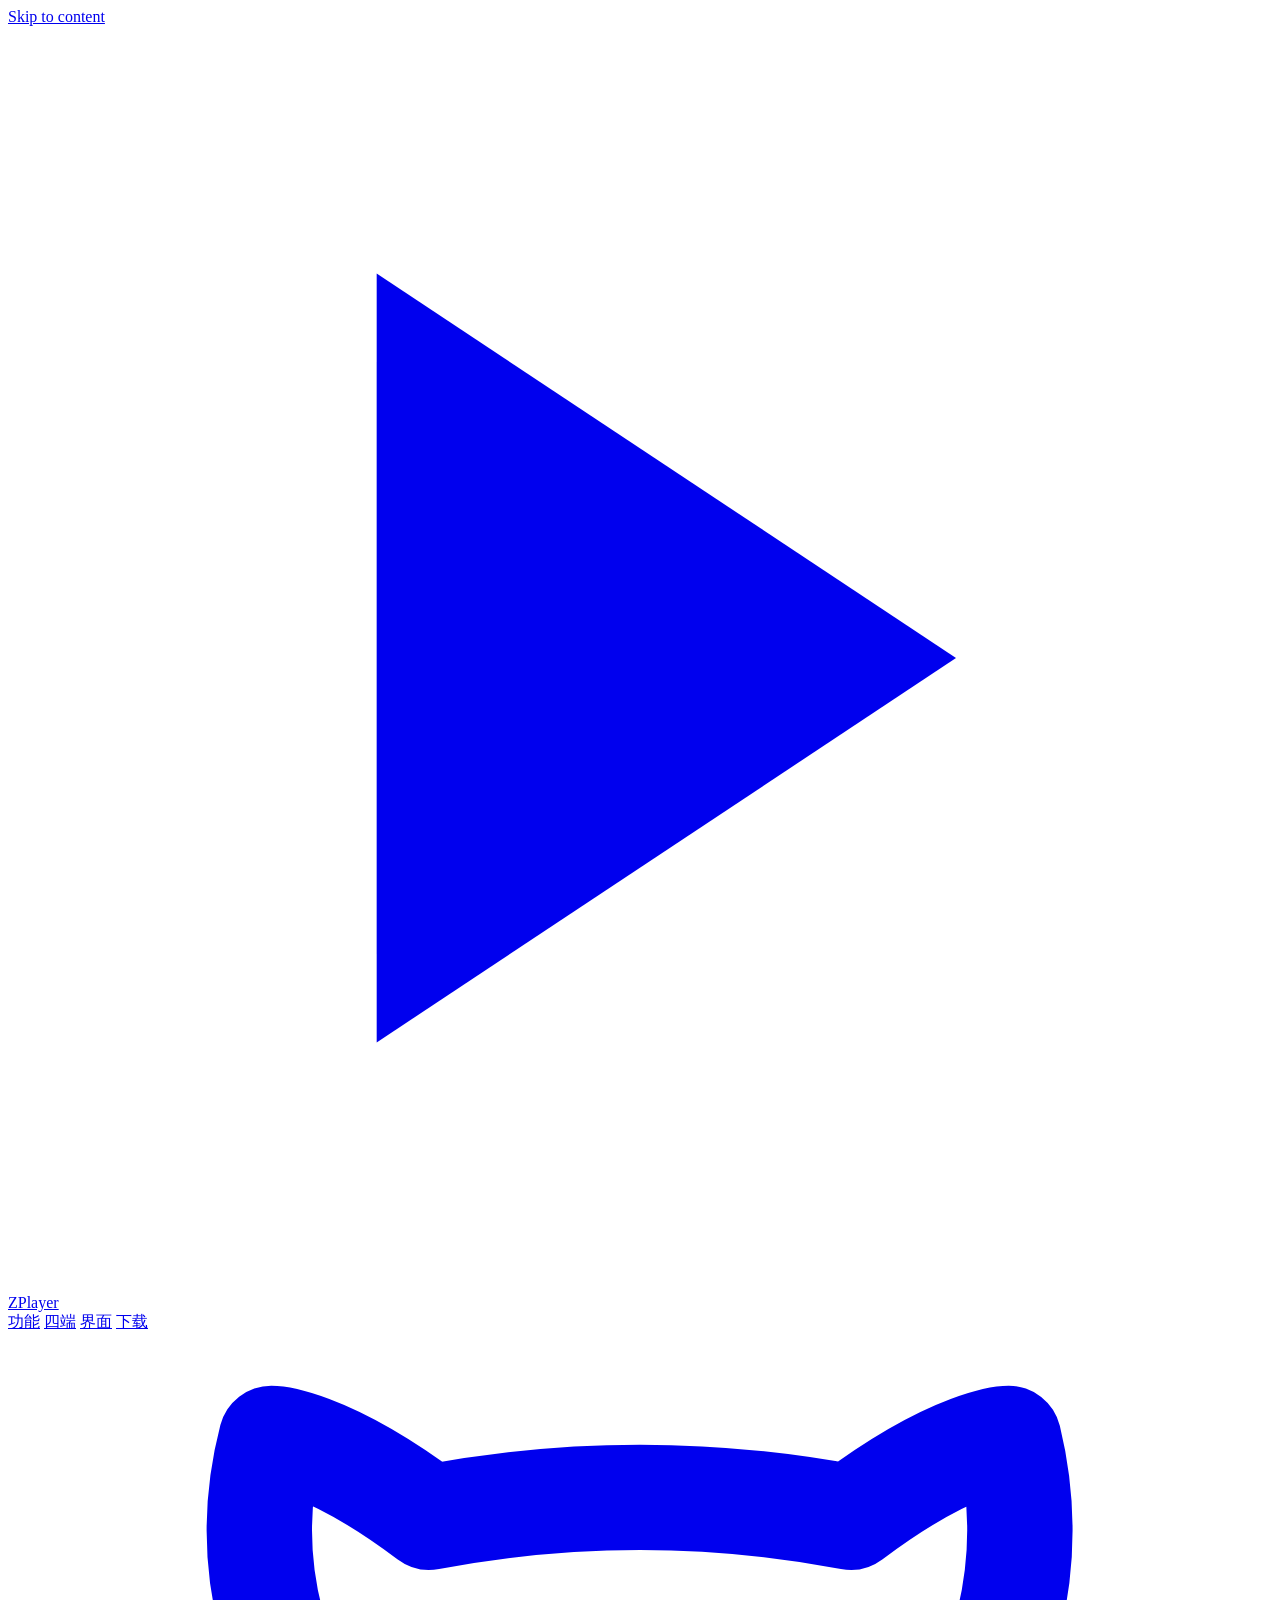
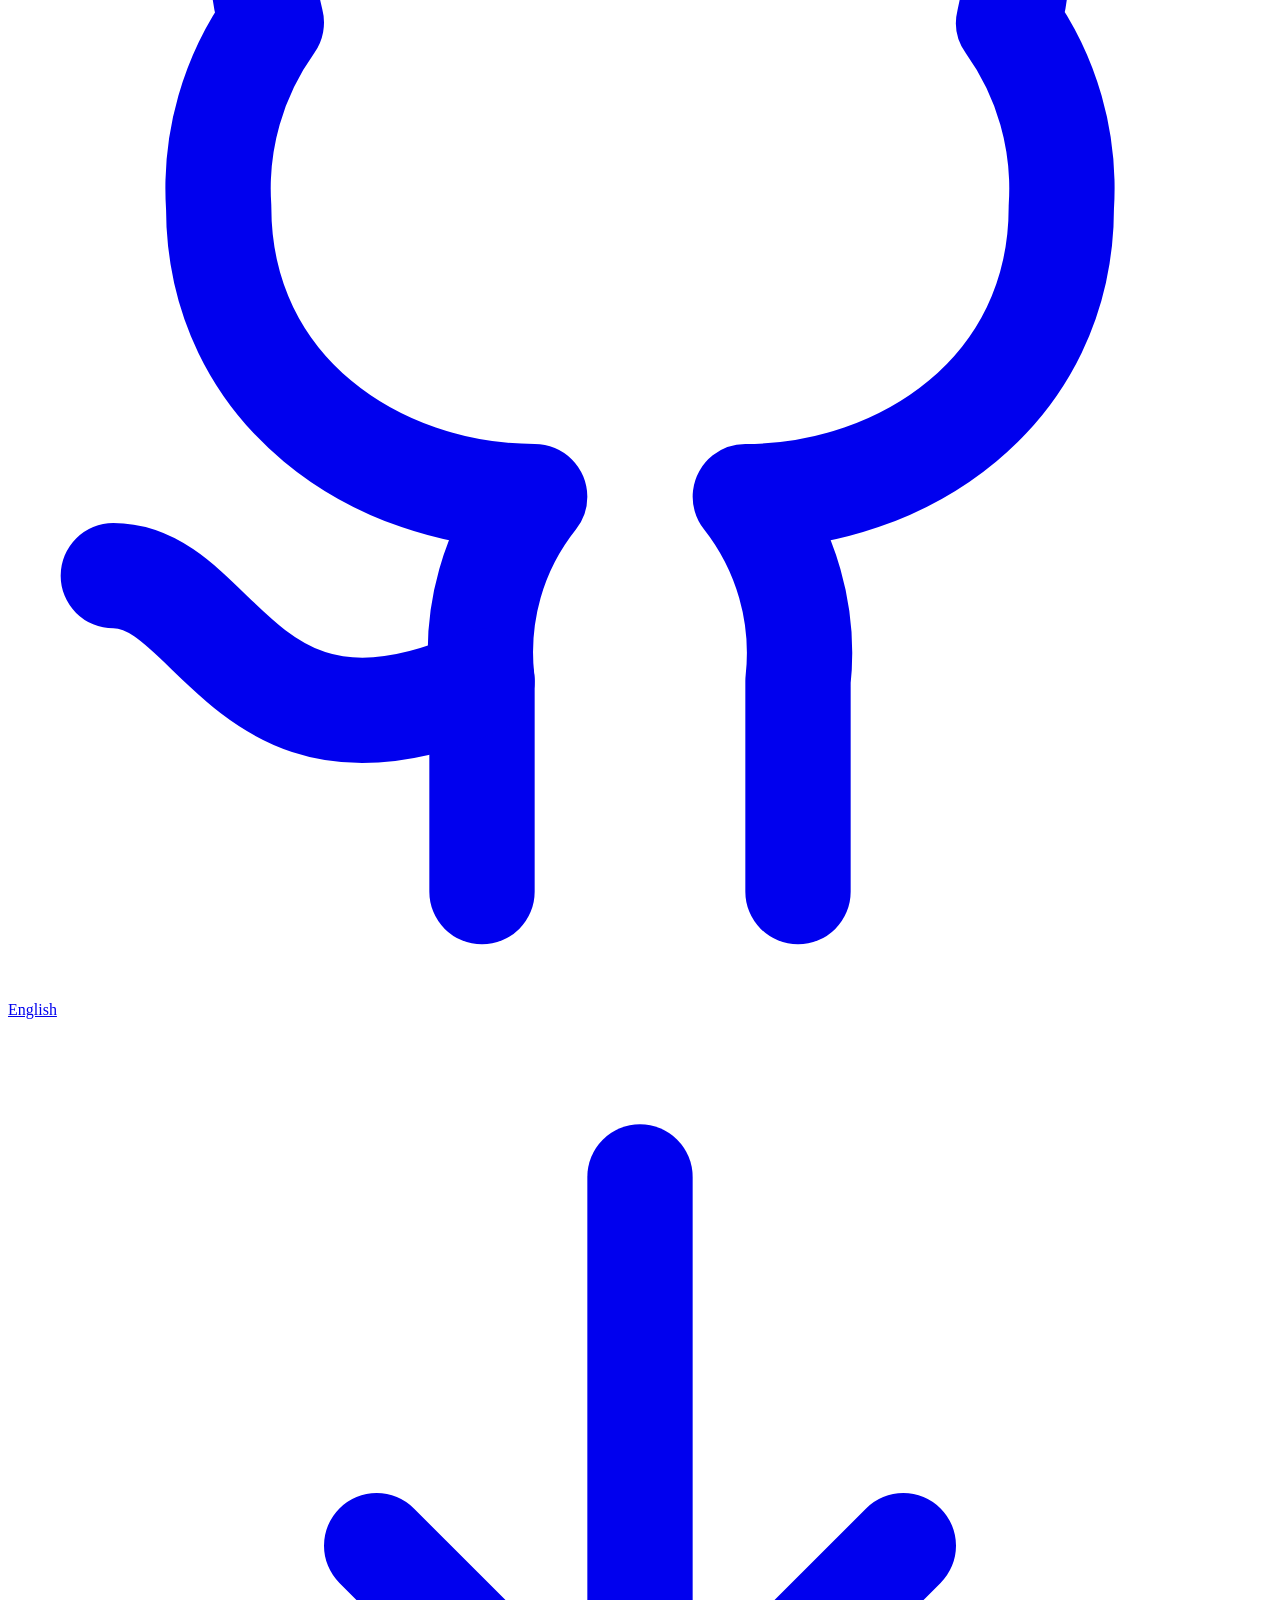
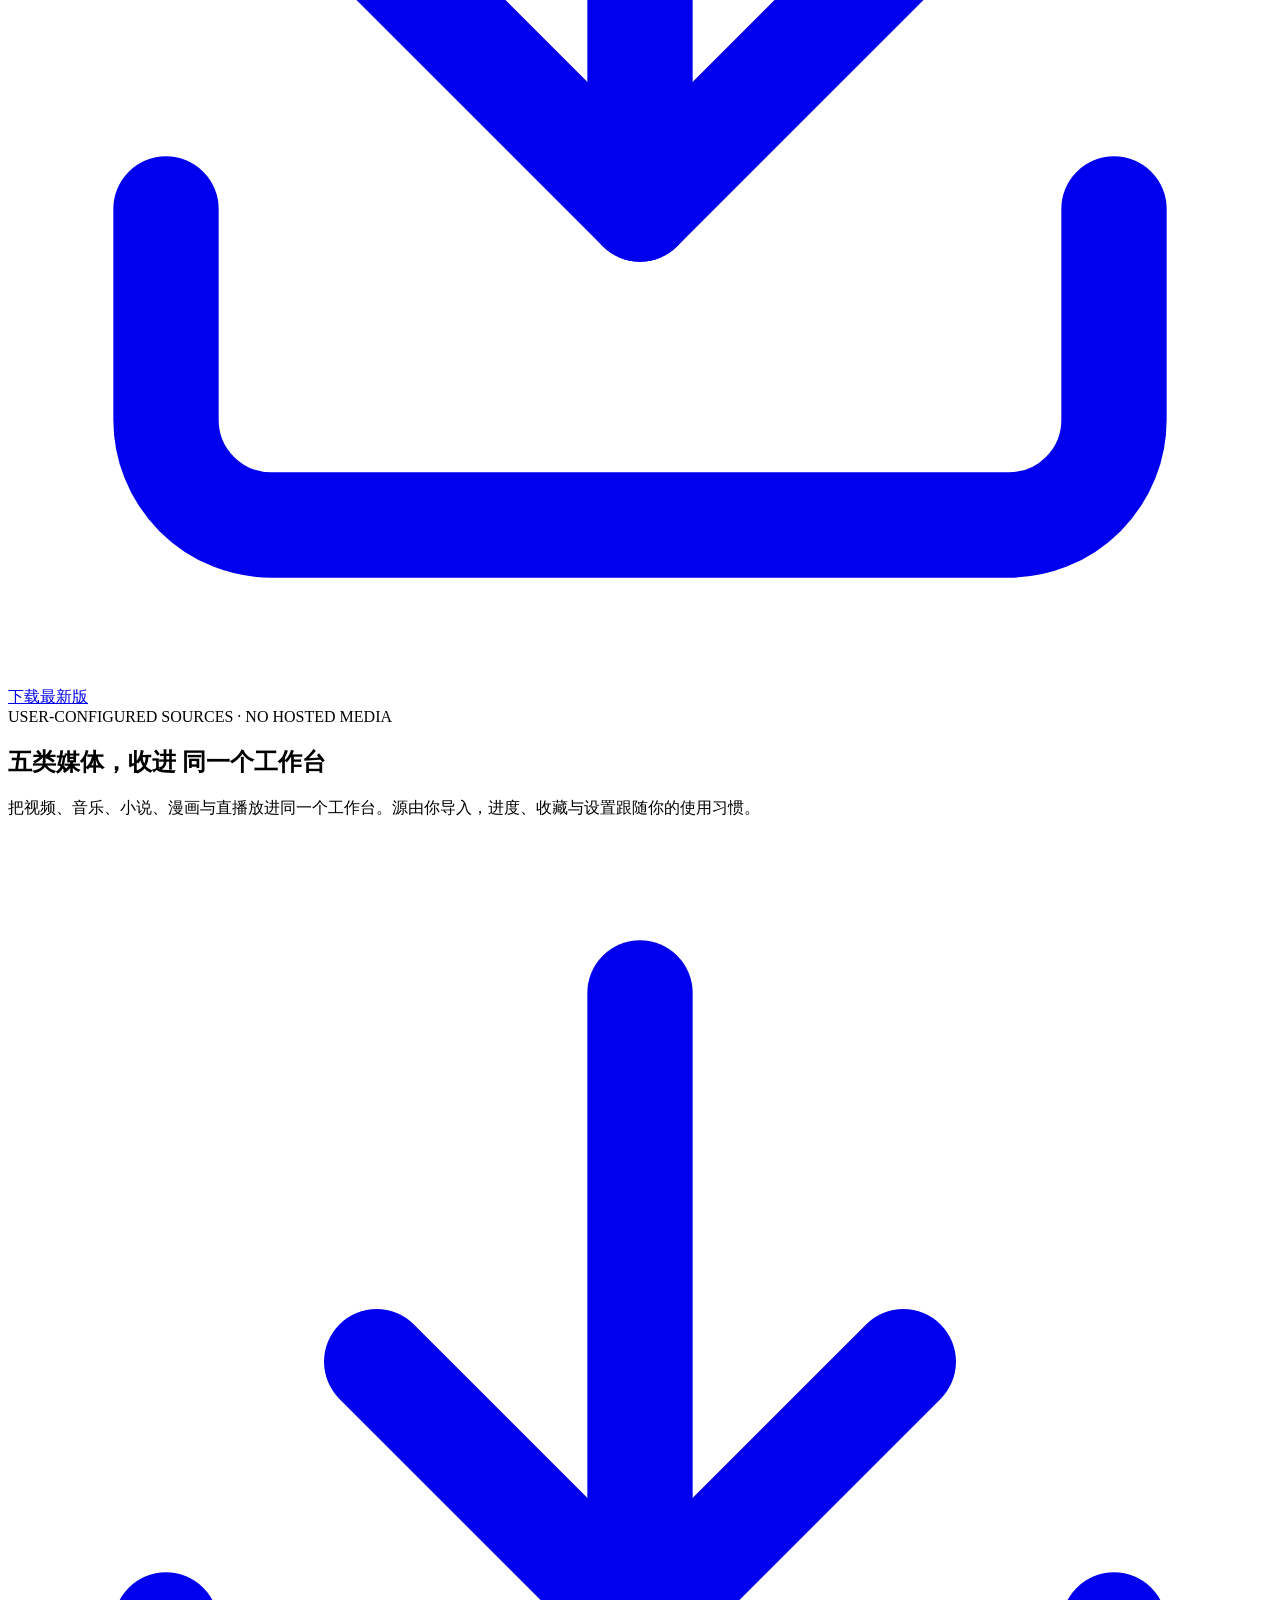
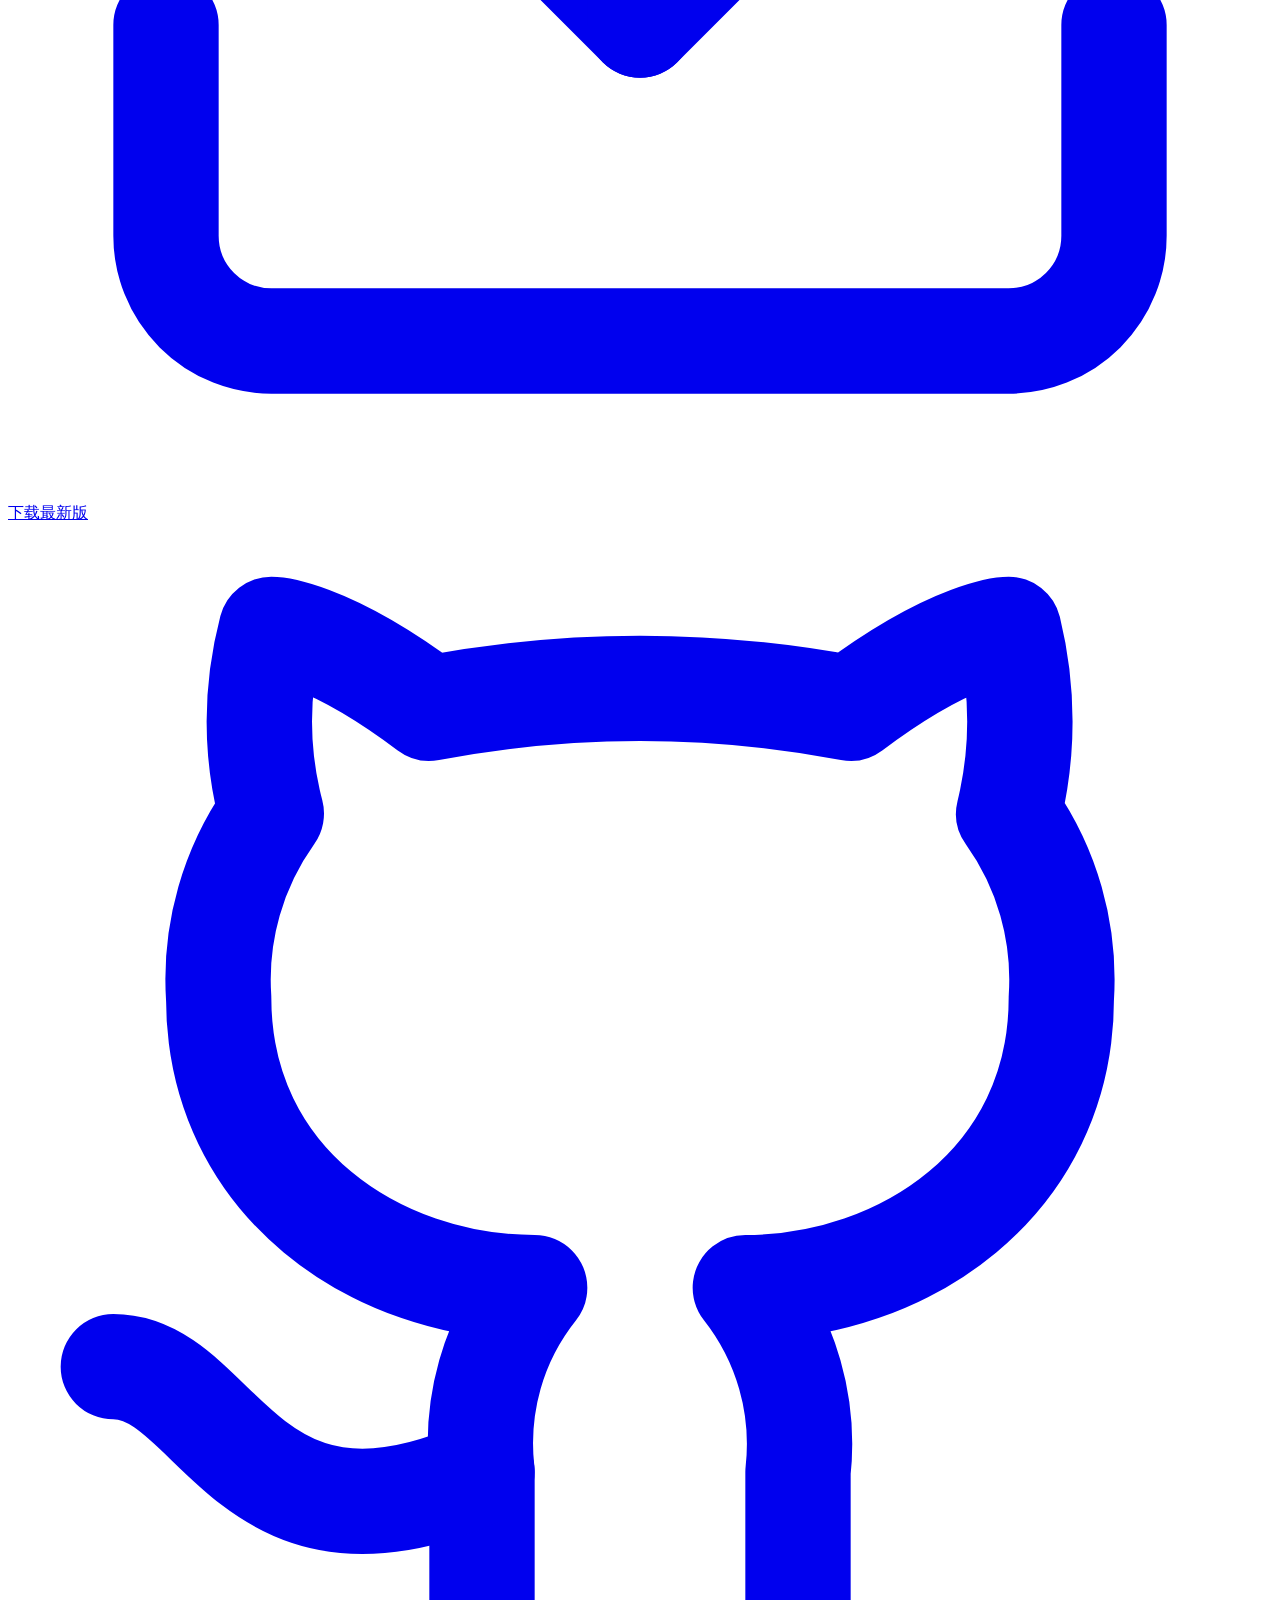
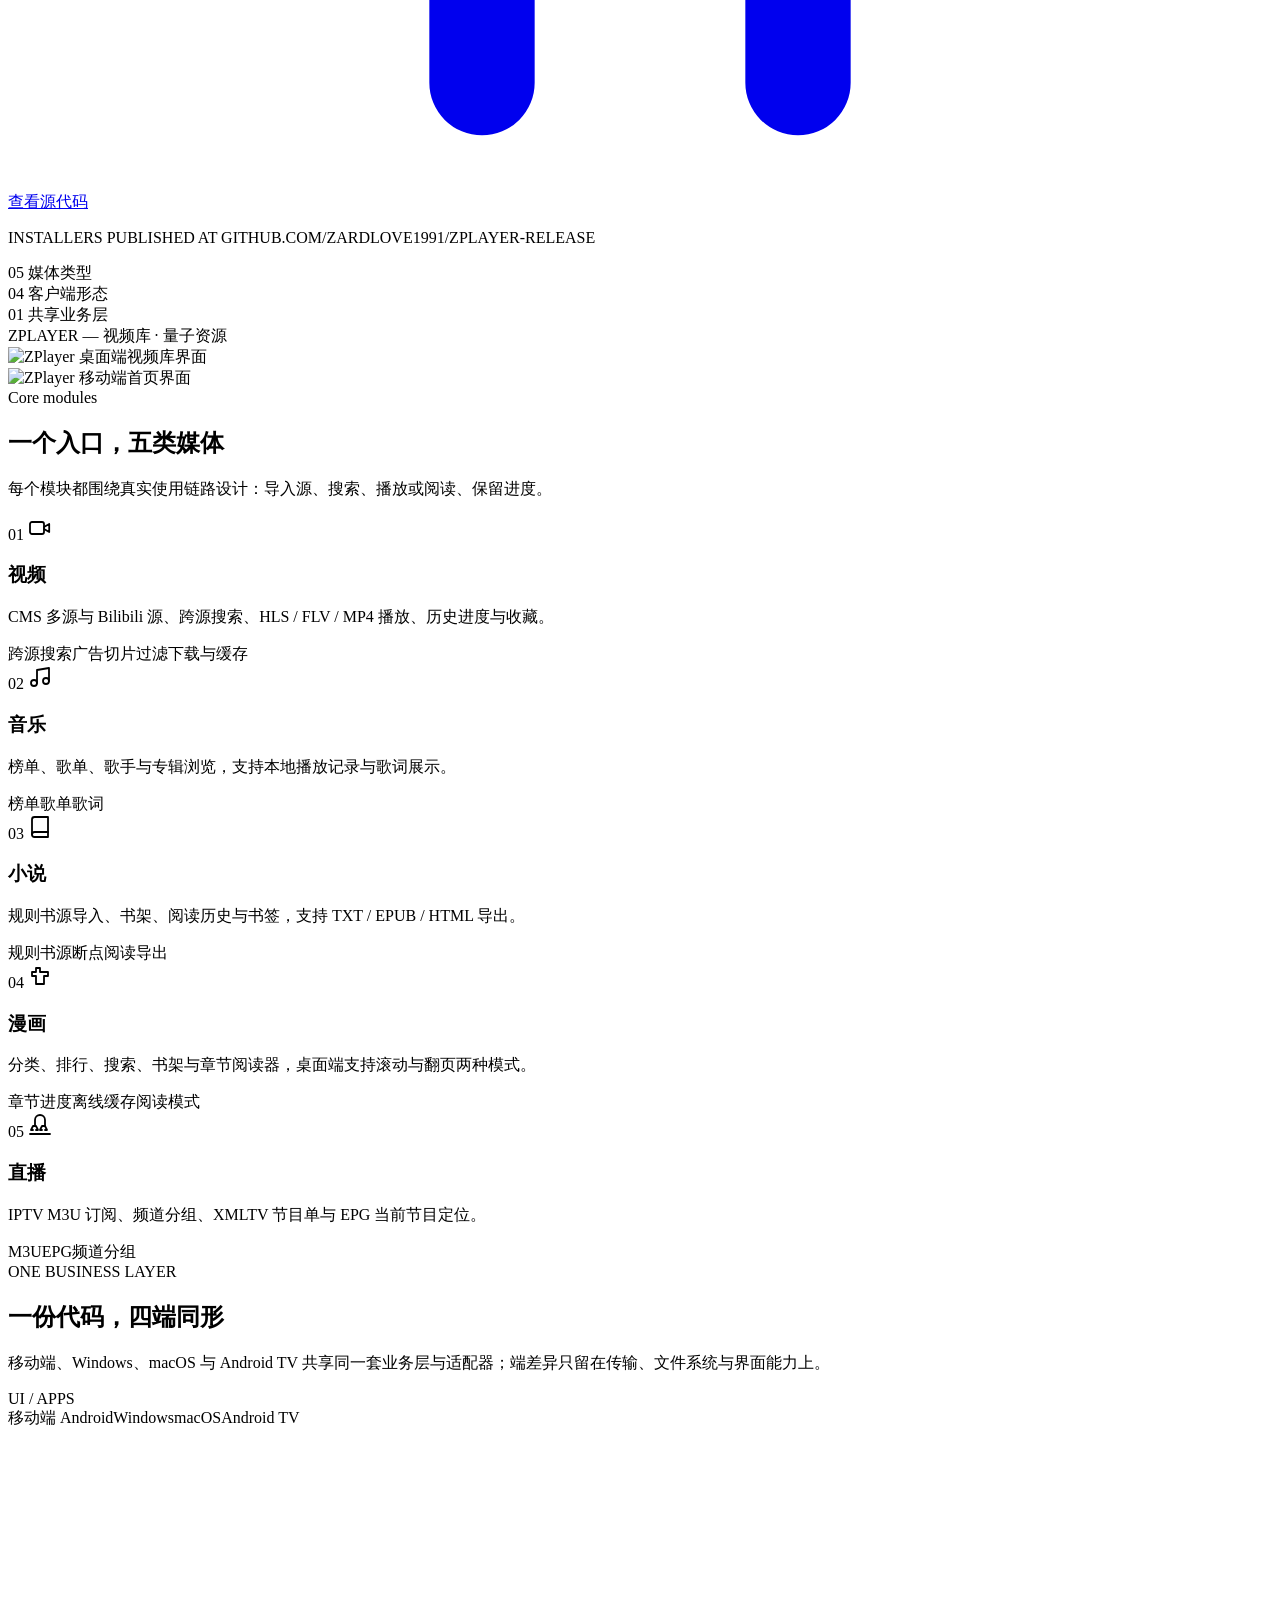
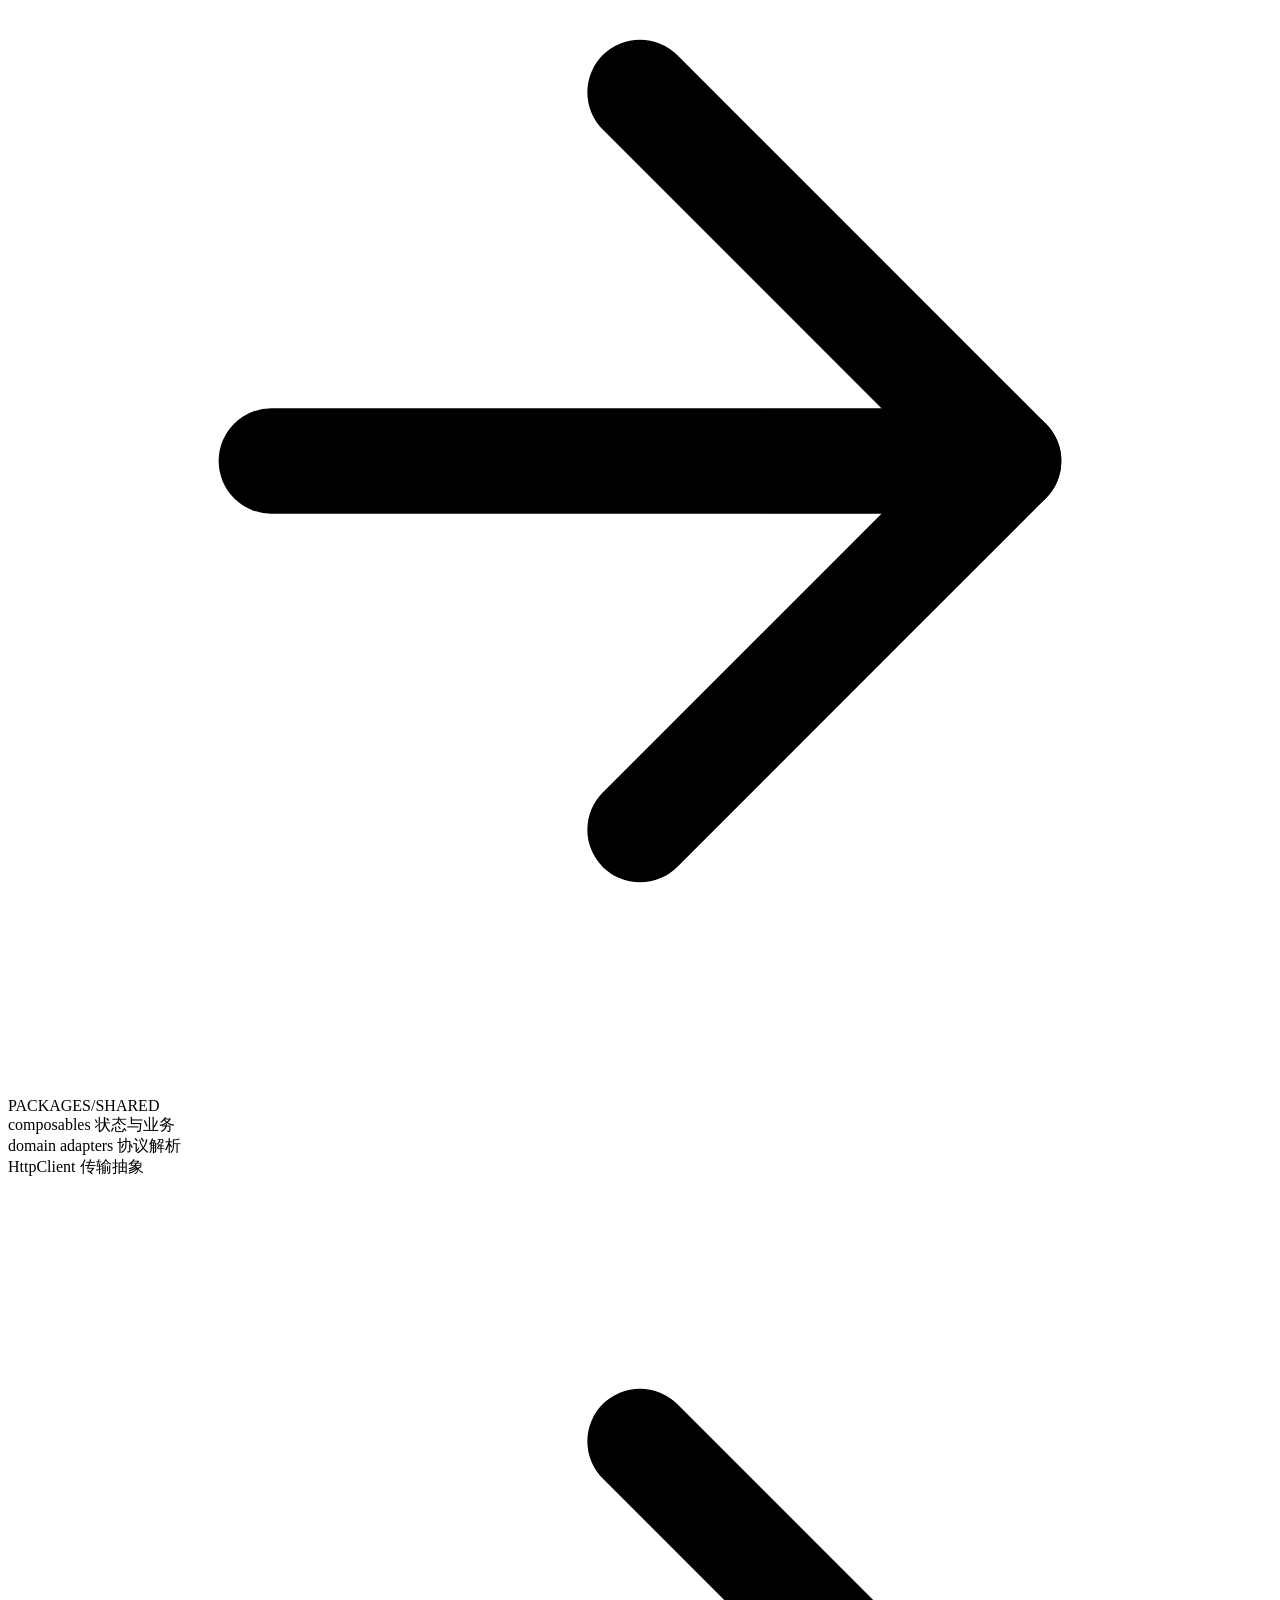
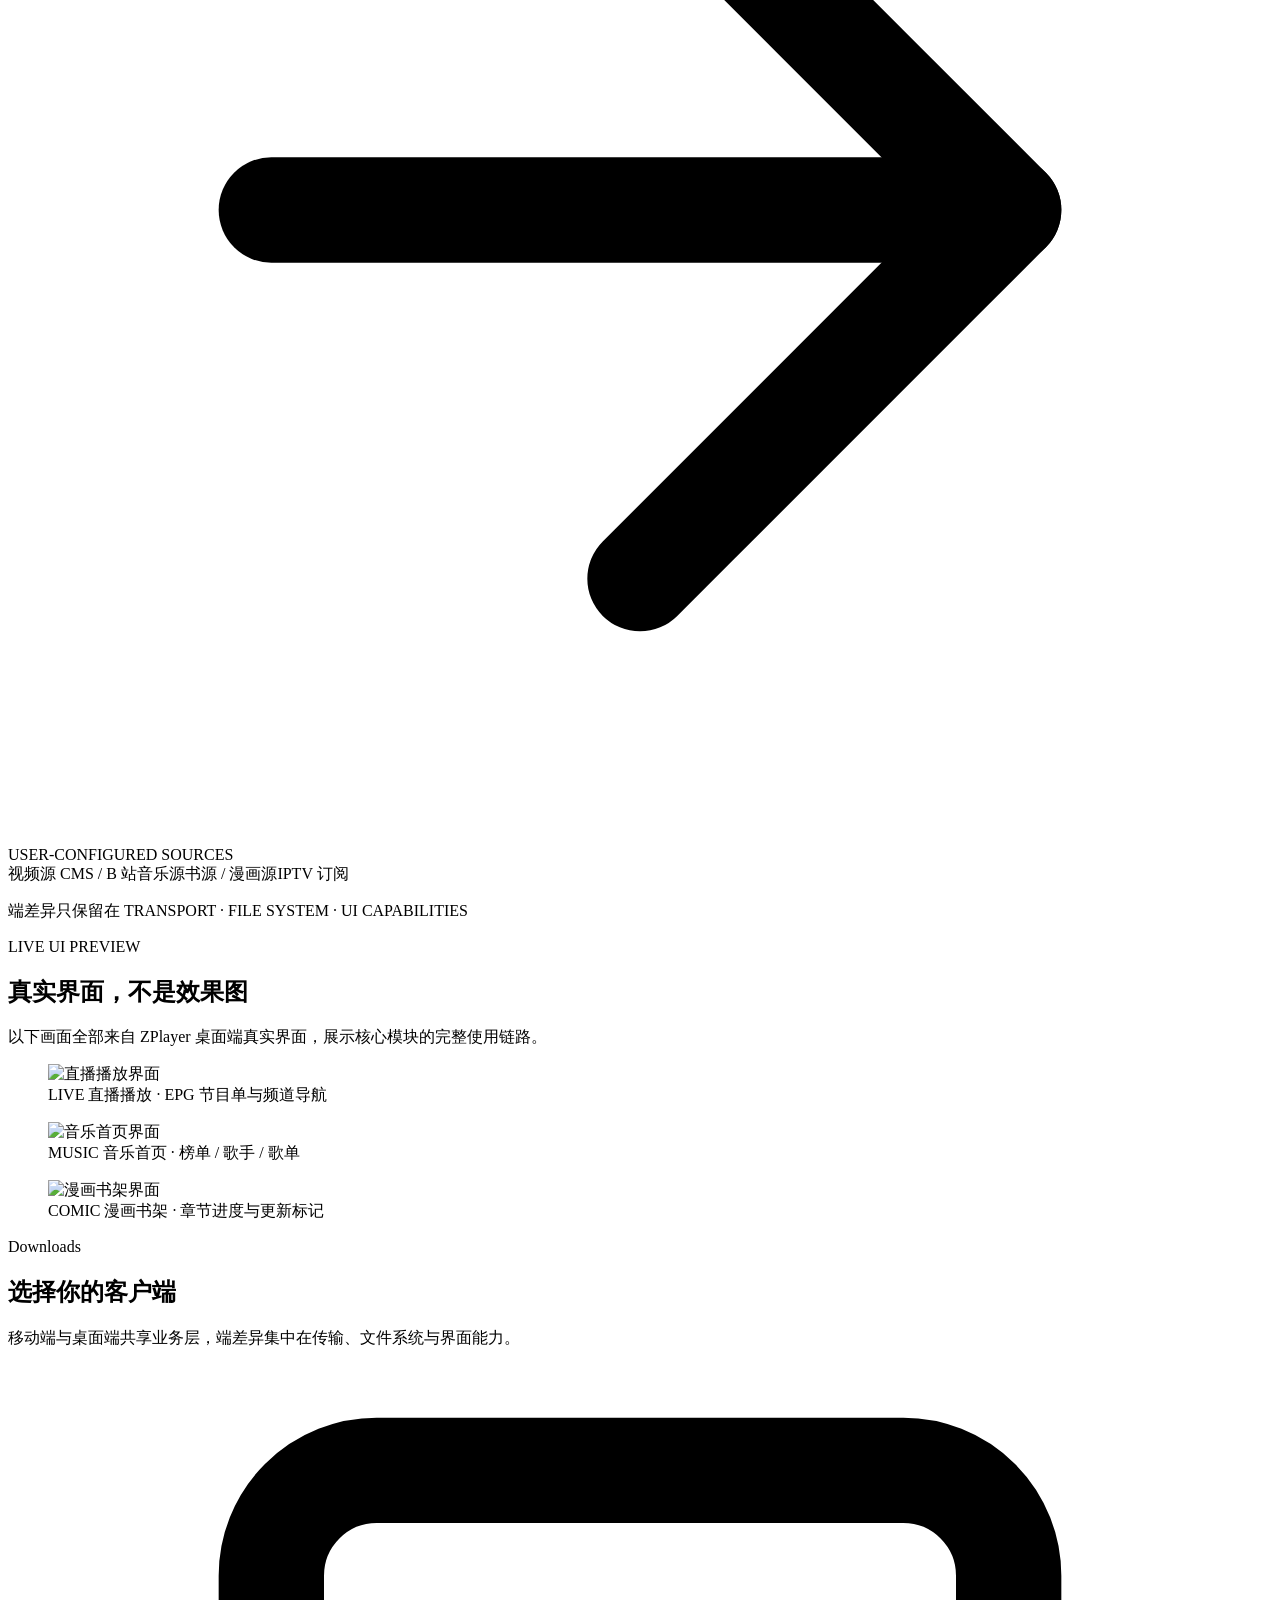
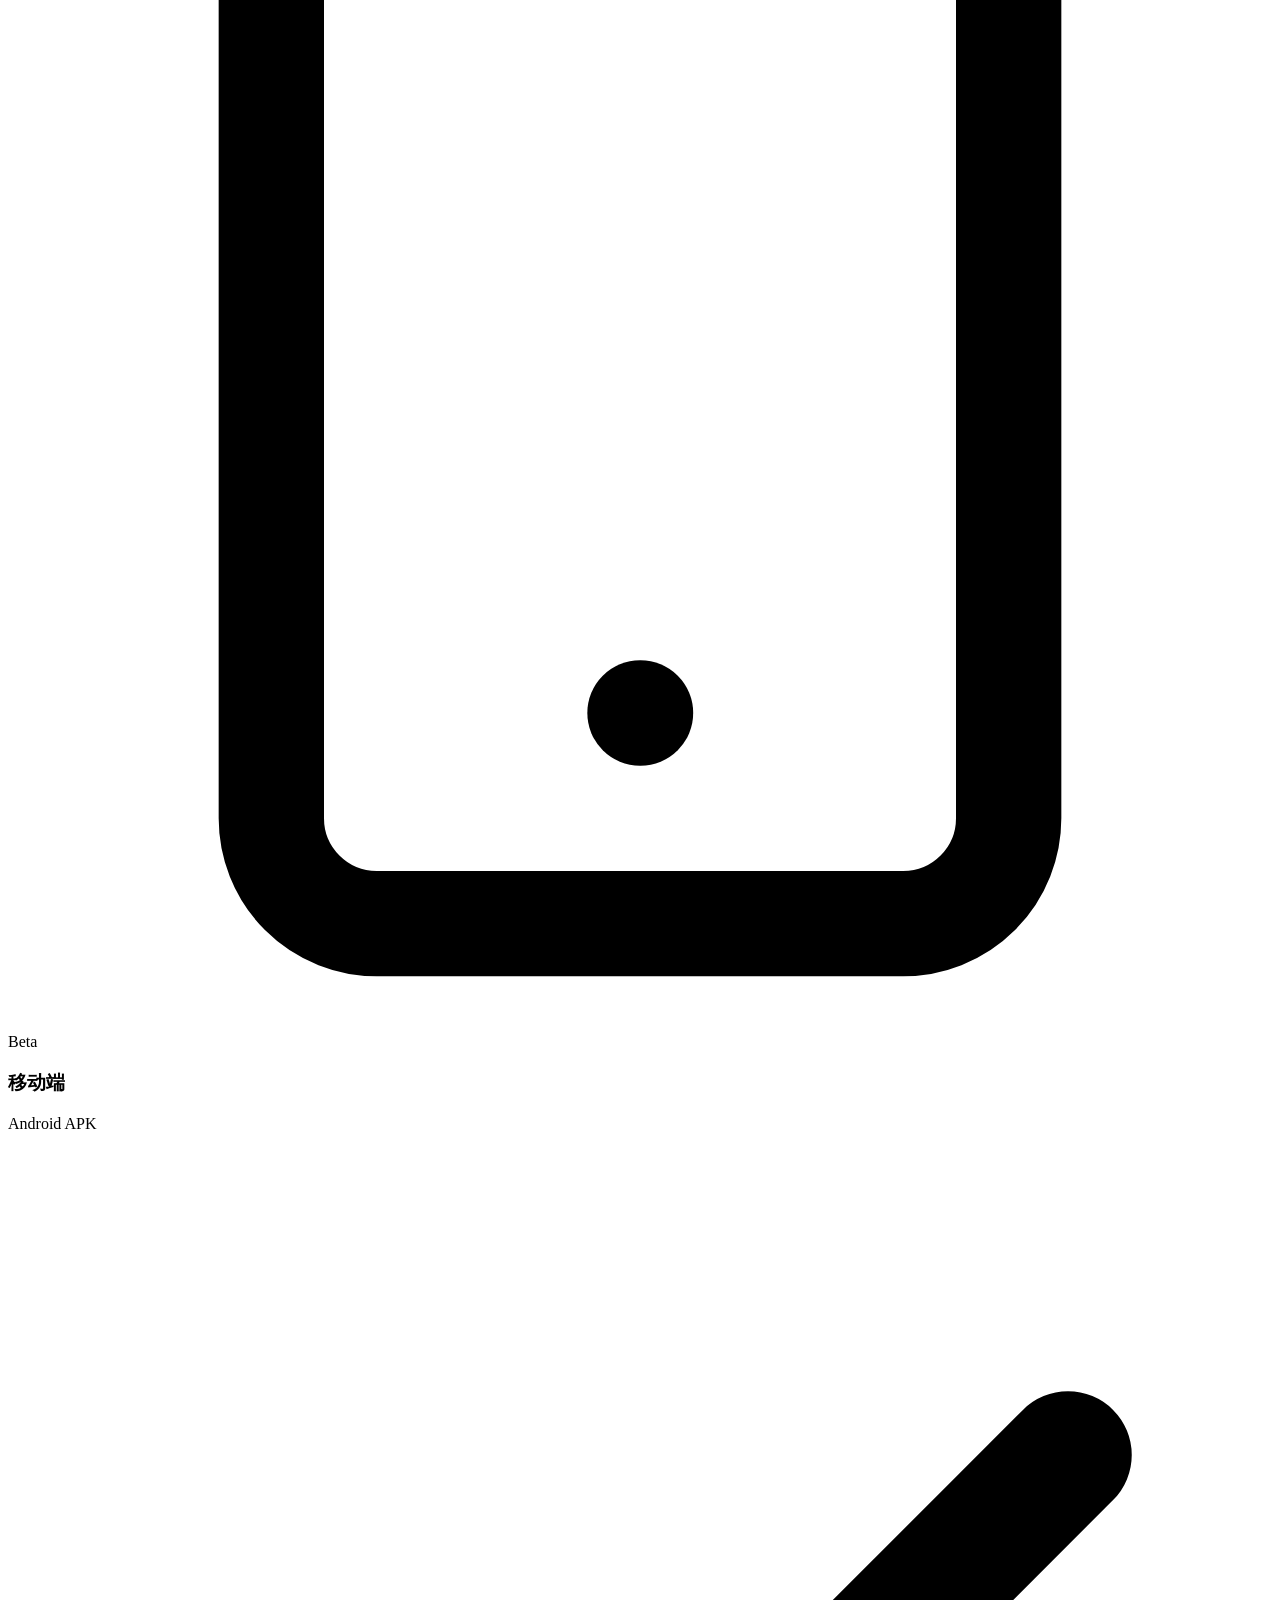
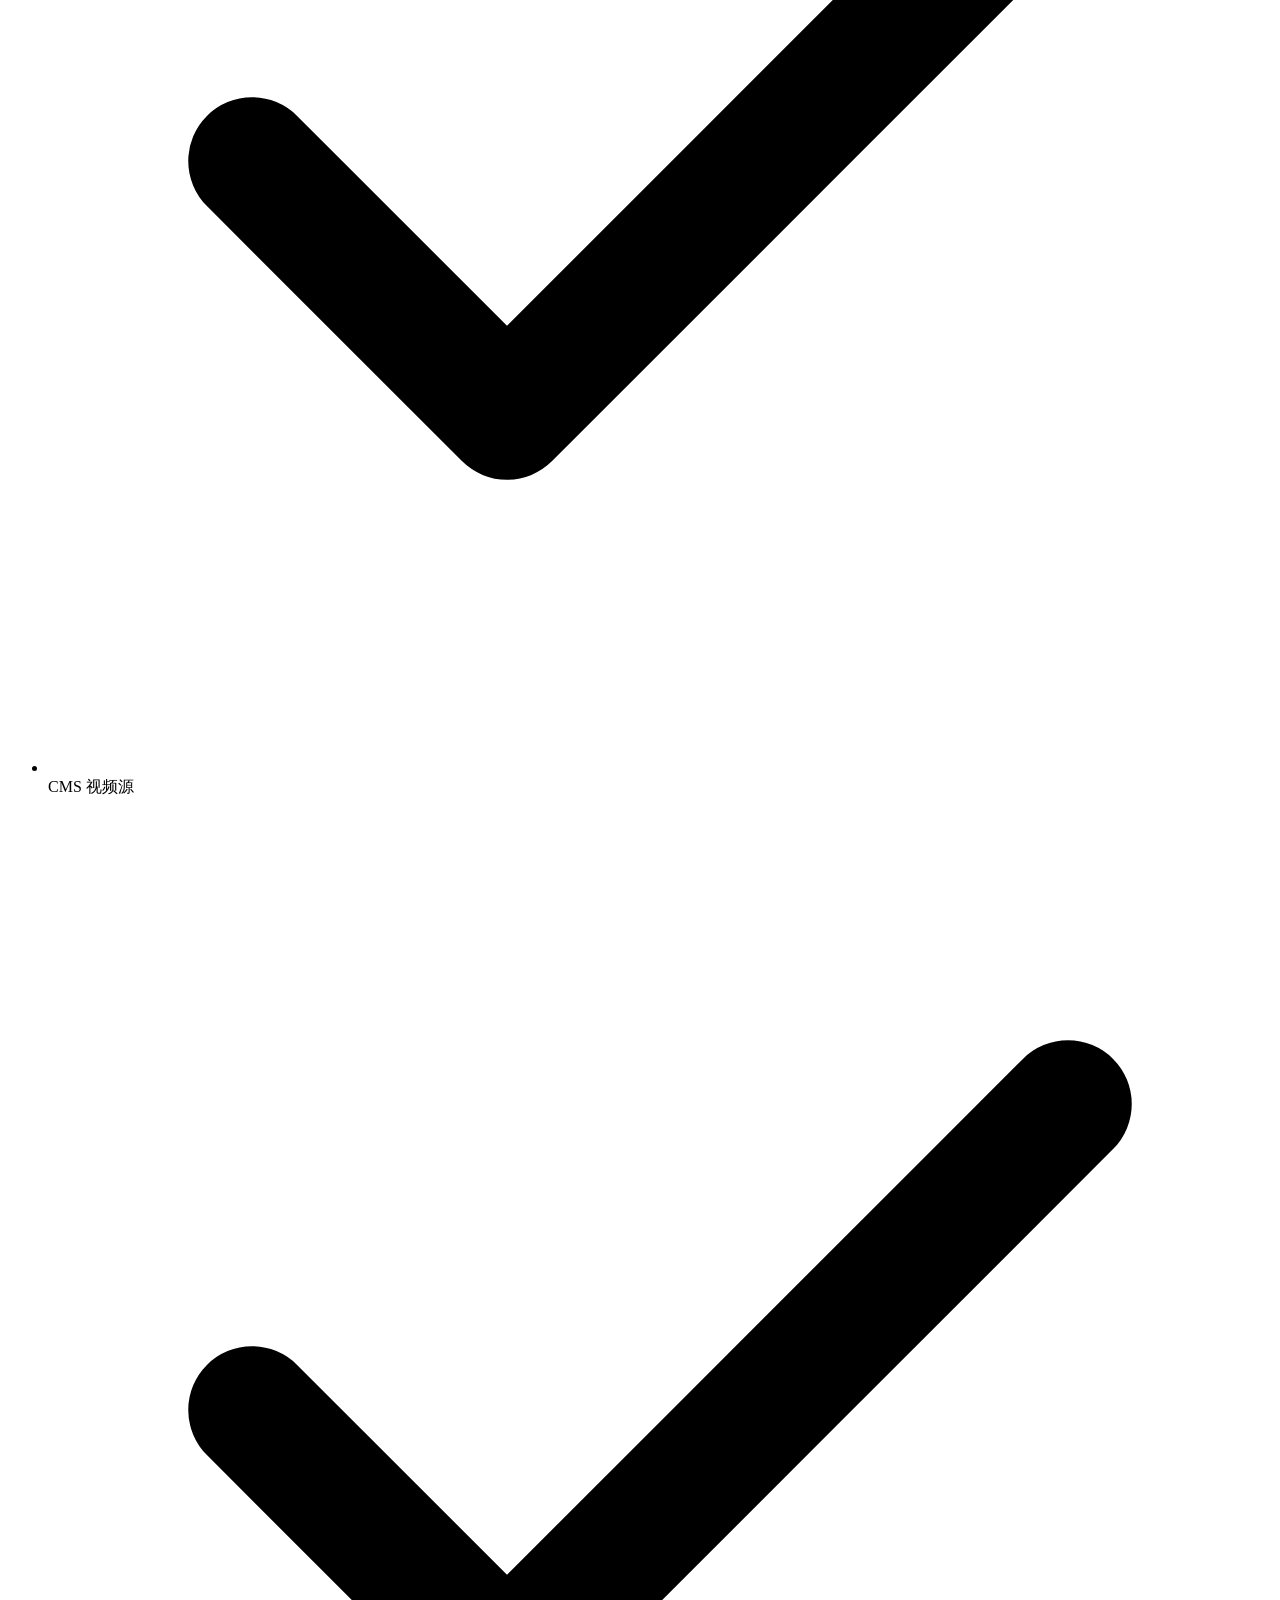
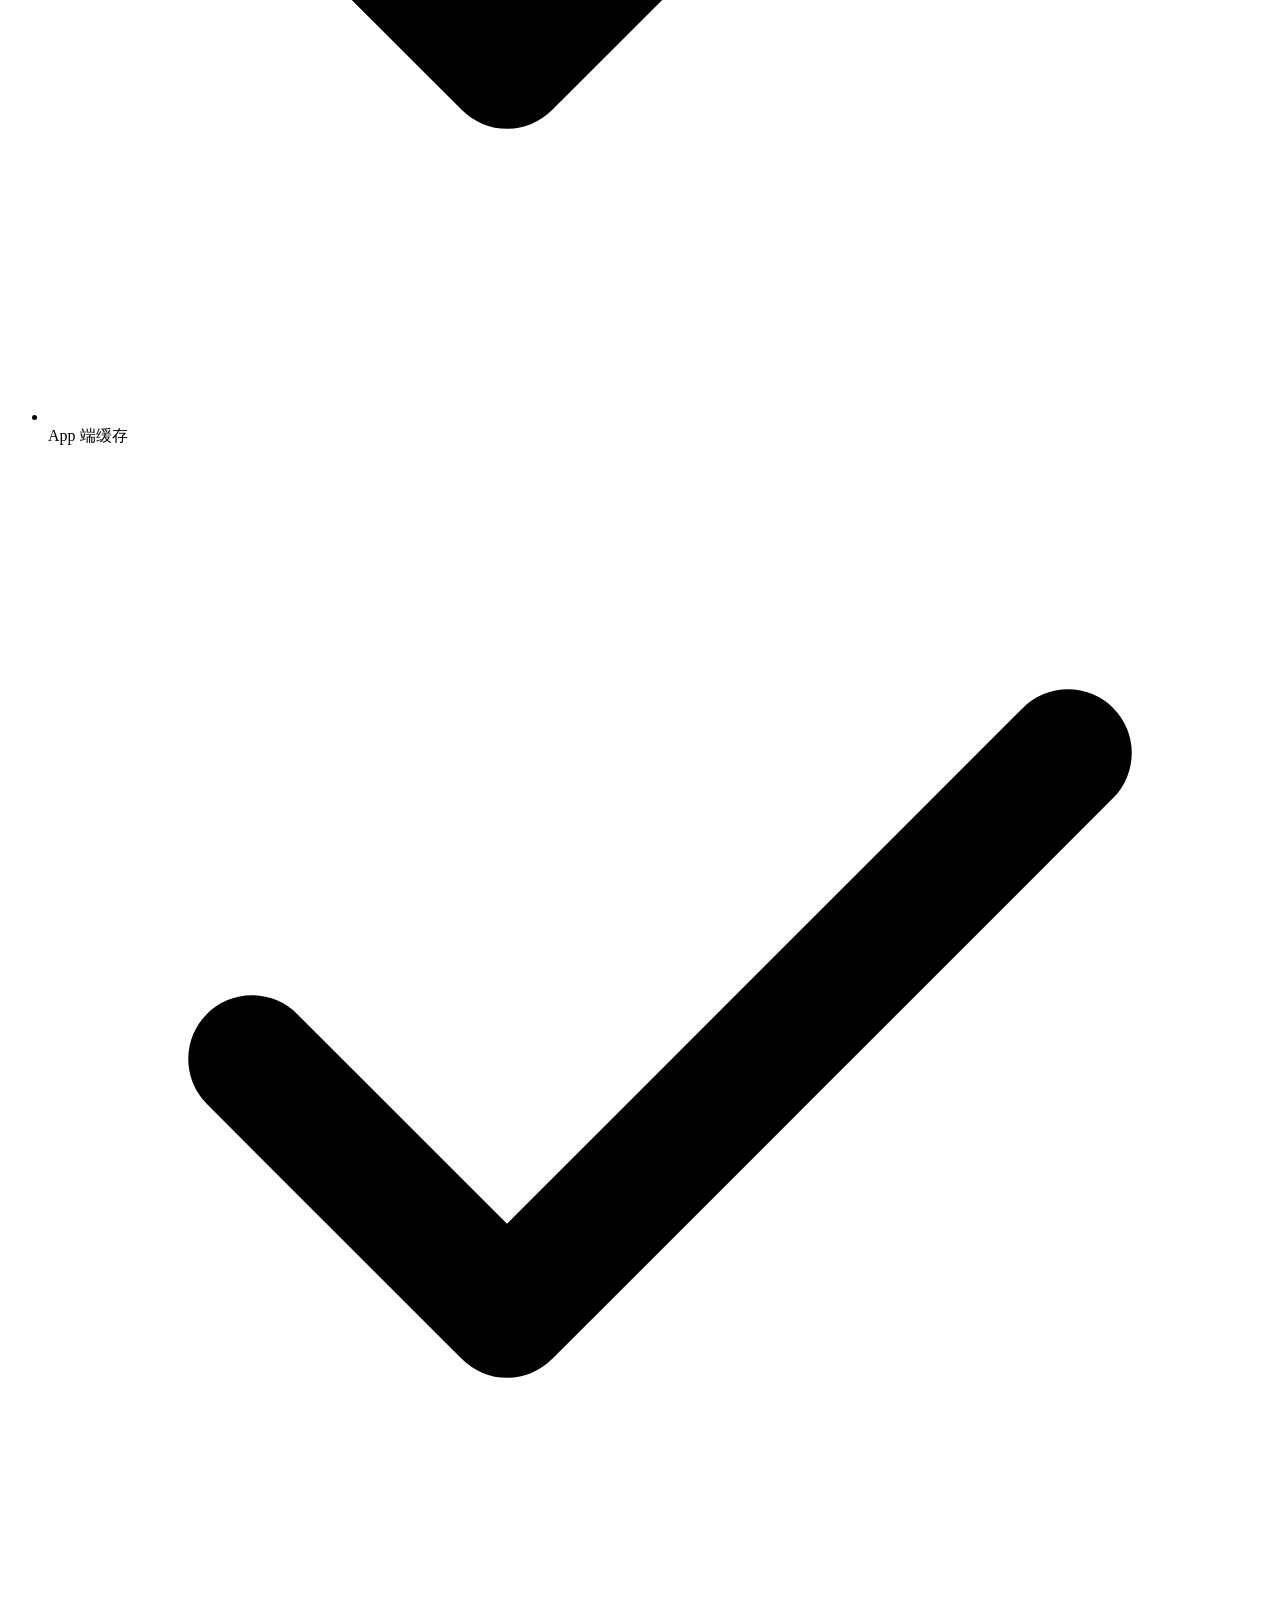
==== commit aa7c69f8: "deploy: zardlove1991/zplayer@006e4528e7097795854b4b7392cf52d0bf2ea0f4" ====
--- a/index.html
+++ b/index.html
@@ -1,5 +1,3 @@
-<!DOCTYPE html><html lang="zh-CN"> <head><meta charset="UTF-8"><meta name="viewport" content="width=device-width, initial-scale=1.0"><meta name="description" content="ZPlayer 聚合用户自行配置的视频、音乐、小说、漫画与直播源，用同一套业务层驱动移动端和桌面端。"><meta name="theme-color" media="(prefers-color-scheme: light)" content="#ffffff"><meta name="theme-color" media="(prefers-color-scheme: dark)" content="#0d9488"><link rel="canonical" href="https://zardlove1991.github.io/zplayer-release/"><link rel="icon" type="image/svg+xml" href="/zplayer-release/favicon.svg"><meta property="og:type" content="website"><meta property="og:title" content="ZPlayer：跨端媒体工作台"><meta property="og:description" content="ZPlayer 聚合用户自行配置的视频、音乐、小说、漫画与直播源，用同一套业务层驱动移动端和桌面端。"><meta property="og:url" content="https://zardlove1991.github.io/zplayer-release/"><meta property="og:image" content="https://zardlove1991.github.io/zplayer-release/og-image.svg"><meta name="twitter:card" content="summary_large_image"><title>ZPlayer：跨端媒体工作台</title><script type="application/ld+json">{"@context":"https://schema.org","@type":"SoftwareApplication","name":"ZPlayer","applicationCategory":"MultimediaApplication","operatingSystem":"Android, Windows, macOS","description":"ZPlayer 聚合用户自行配置的视频、音乐、小说、漫画与直播源，用同一套业务层驱动移动端和桌面端。","url":"https://zardlove1991.github.io/zplayer-release/","offers":{"@type":"Offer","price":"0","priceCurrency":"USD"}}</script><link rel="stylesheet" href="/zplayer-release/_assets/index.4c95fibq.css">
-<link rel="stylesheet" href="/zplayer-release/_assets/index.C1nV9vHu.css"><script type="module" src="/zplayer-release/_assets/hoisted.D-Y0WKss.js"></script></head> <body> <a class="skip-link" href="#main">Skip to content</a> <div id="main" class="main-content">  <header class="site-header" data-astro-cid-ctg3m53h> <div class="header-bg" data-astro-cid-ctg3m53h></div> <div class="container header-inner" data-astro-cid-ctg3m53h> <a class="brand" href="/zplayer-release/" aria-label="ZPlayer" data-astro-cid-ctg3m53h> <span class="brand-mark" aria-hidden="true" data-astro-cid-ctg3m53h> <svg viewBox="0 0 24 24" role="presentation" data-astro-cid-ctg3m53h> <path d="M7 4.7 18 12 7 19.3z" fill="currentColor" data-astro-cid-ctg3m53h></path> <path d="M3.4 17.2h2.2v2H3.4zM18.4 4.8h2.2v2h-2.2z" fill="currentColor" opacity=".7" data-astro-cid-ctg3m53h></path> </svg> </span> <span class="brand-text" data-astro-cid-ctg3m53h>ZPlayer</span> </a> <nav aria-label="Primary" data-astro-cid-ctg3m53h> <a href="#features" class="nav-link" data-astro-cid-ctg3m53h>功能</a> <a href="#preview" class="nav-link" data-astro-cid-ctg3m53h>界面</a> <a href="#platforms" class="nav-link" data-astro-cid-ctg3m53h>下载</a> </nav> <div class="actions" data-astro-cid-ctg3m53h> <a class="lang-link" href="/zplayer-release/en/" hreflang="en" data-astro-cid-ctg3m53h> <span class="lang-text" data-astro-cid-ctg3m53h>English</span> </a> </div> </div> <!-- 页面滚动进度，样式取自播放器进度条：轨道 + 已播放填充 + 播放头 --> <div class="scroll-progress" aria-hidden="true" data-astro-cid-ctg3m53h> <div class="scroll-progress-fill" id="scroll-progress-fill" data-astro-cid-ctg3m53h></div> </div> </header>  <main id="main"> <section class="hero" aria-labelledby="hero-title" data-astro-cid-bbe6dxrz> <div class="hero-ambient" aria-hidden="true" data-astro-cid-bbe6dxrz></div> <div class="hero-container" data-astro-cid-bbe6dxrz> <div class="hero-grid" data-astro-cid-bbe6dxrz> <div class="hero-content" data-astro-cid-bbe6dxrz> <!-- Eyebrow tag --> <div class="hero-eyebrow fade-up" data-astro-cid-bbe6dxrz> <span class="eyebrow-dot" data-astro-cid-bbe6dxrz></span> 用户自配置 · 不托管内容 </div> <!-- Main title --> <h1 id="hero-title" class="hero-title fade-up" style="--stagger: 100ms" data-astro-cid-bbe6dxrz> <span class="title-line" data-astro-cid-bbe6dxrz>跨端媒体工作台</span> </h1> <!-- Lead paragraph --> <p class="hero-lead fade-up" style="--stagger: 200ms" data-astro-cid-bbe6dxrz> 把视频、音乐、小说、漫画与直播放进同一个工作台。源由你导入，进度、收藏与设置跟随你的使用习惯。 </p> <!-- CTA buttons --> <div class="hero-actions fade-up" style="--stagger: 300ms" data-astro-cid-bbe6dxrz> <a class="btn btn--primary" href="https://github.com/zardlove1991/zplayer-release/releases/latest" target="_blank" rel="noopener noreferrer" data-astro-cid-bbe6dxrz> <span class="btn-text" data-astro-cid-bbe6dxrz>下载最新版</span> <svg class="btn-icon" width="20" height="20" viewBox="0 0 24 24" fill="none" stroke="currentColor" stroke-width="2" aria-hidden="true" data-astro-cid-bbe6dxrz> <path d="M7 17L17 7M17 7H7M17 7V17" data-astro-cid-bbe6dxrz></path> </svg> </a> <a class="btn btn--secondary" href="https://github.com/zardlove1991/zplayer" target="_blank" rel="noopener noreferrer" data-astro-cid-bbe6dxrz> <span class="btn-text" data-astro-cid-bbe6dxrz>查看源代码</span> <svg class="btn-icon" width="20" height="20" viewBox="0 0 24 24" fill="none" stroke="currentColor" stroke-width="2" aria-hidden="true" data-astro-cid-bbe6dxrz> <path d="M9 19c-5 1.5-5-2.5-7-3m14 6v-3.87a3.37 3.37 0 0 0-.94-2.61c3.14-.35 6.44-1.54 6.44-7A5.44 5.44 0 0 0 20 4.77 5.07 5.07 0 0 0 19.91 1S18.73.65 16 2.48a13.38 13.38 0 0 0-7 0C6.27.65 5.09 1 5.09 1A5.07 5.07 0 0 0 5 4.77a5.44 5.44 0 0 0-1.5 3.78c0 5.42 3.3 6.61 6.44 7A3.37 3.37 0 0 0 9 18.13V22" data-astro-cid-bbe6dxrz></path> </svg> </a> </div> <!-- Note --> <p class="hero-note fade-up" style="--stagger: 400ms" data-astro-cid-bbe6dxrz>安装包发布在 zplayer-release 仓库</p> </div> <!-- Hero visual --> <figure class="hero-visual fade-scale" style="--stagger: 200ms" aria-label="ZPlayer 桌面端与移动端界面示意图" data-astro-cid-bbe6dxrz> <div class="visual-glow" aria-hidden="true" data-astro-cid-bbe6dxrz></div> <div class="visual-frame" data-astro-cid-bbe6dxrz> <img src="/zplayer-release/hero-workbench.svg" alt="ZPlayer 桌面端与移动端界面示意图" width="960" height="620" loading="eager" decoding="async" data-astro-cid-bbe6dxrz> </div> </figure> </div> <!-- Highlight strip --> <dl class="hero-highlights fade-up" style="--stagger: 500ms" aria-label="Highlights" data-astro-cid-bbe6dxrz> <div class="highlight" style="--delay: 0ms" data-astro-cid-bbe6dxrz> <dt data-astro-cid-bbe6dxrz>媒体类型</dt> <dd data-astro-cid-bbe6dxrz>5 类</dd> </div><div class="highlight" style="--delay: 100ms" data-astro-cid-bbe6dxrz> <dt data-astro-cid-bbe6dxrz>客户端</dt> <dd data-astro-cid-bbe6dxrz>移动 + 桌面</dd> </div><div class="highlight" style="--delay: 200ms" data-astro-cid-bbe6dxrz> <dt data-astro-cid-bbe6dxrz>源配置</dt> <dd data-astro-cid-bbe6dxrz>用户自主</dd> </div> </dl> </div> </section>    <section id="features" class="section features-section" aria-labelledby="features-title" data-astro-cid-vnivfuh2> <div class="container" data-astro-cid-vnivfuh2> <div class="section-head center fade-up" data-astro-cid-vnivfuh2> <span class="eyebrow" data-astro-cid-vnivfuh2>Core modules</span> <h2 id="features-title" class="section-title" data-astro-cid-vnivfuh2>一个入口，五类媒体</h2> <p class="section-lead" data-astro-cid-vnivfuh2>每个模块都围绕真实使用链路设计：导入源、搜索、播放或阅读、保留进度。</p> </div> <div class="features-grid" data-astro-cid-vnivfuh2> <article class="feature-card fade-up" style="--card-delay: 0ms; --card-color: var(--cyan); --card-bg: var(--cyan-glow); --card-solid: var(--cyan)" data-astro-cid-vnivfuh2> <div class="feature-icon" style="background: var(--cyan-glow); color: var(--cyan)" data-astro-cid-vnivfuh2> <svg aria-hidden="true" width="26" height="26" viewBox="0 0 24 24" fill="none" stroke="currentColor" stroke-width="1.8" stroke-linecap="round" stroke-linejoin="round"> <path d="m16 13 5.2 3V8L16 11"></path> <rect x="2" y="6" width="14" height="12" rx="2"></rect> </svg> </div> <h3 class="feature-title" data-astro-cid-vnivfuh2>视频</h3> <p class="feature-desc" data-astro-cid-vnivfuh2>CMS 多源与 Bilibili 源、跨源搜索、HLS / FLV / MP4 播放、历史进度与收藏。</p> <ul class="feature-caps" aria-label="视频 capabilities" data-astro-cid-vnivfuh2> <li class="cap-tag" data-astro-cid-vnivfuh2>跨源搜索</li><li class="cap-tag" data-astro-cid-vnivfuh2>广告切片过滤</li><li class="cap-tag" data-astro-cid-vnivfuh2>下载与缓存</li> </ul> </article><article class="feature-card fade-up" style="--card-delay: 80ms; --card-color: var(--coral); --card-bg: var(--coral-glow); --card-solid: var(--coral)" data-astro-cid-vnivfuh2> <div class="feature-icon" style="background: var(--coral-glow); color: var(--coral)" data-astro-cid-vnivfuh2> <svg aria-hidden="true" width="26" height="26" viewBox="0 0 24 24" fill="none" stroke="currentColor" stroke-width="1.8" stroke-linecap="round" stroke-linejoin="round"> <path d="M9 18V5l12-2v13"></path> <circle cx="6" cy="18" r="3"></circle> <circle cx="18" cy="16" r="3"></circle> </svg> </div> <h3 class="feature-title" data-astro-cid-vnivfuh2>音乐</h3> <p class="feature-desc" data-astro-cid-vnivfuh2>榜单、歌单、歌手与专辑浏览，支持本地播放记录与歌词展示。</p> <ul class="feature-caps" aria-label="音乐 capabilities" data-astro-cid-vnivfuh2> <li class="cap-tag" data-astro-cid-vnivfuh2>榜单</li><li class="cap-tag" data-astro-cid-vnivfuh2>歌单</li><li class="cap-tag" data-astro-cid-vnivfuh2>歌词</li> </ul> </article><article class="feature-card fade-up" style="--card-delay: 160ms; --card-color: var(--violet); --card-bg: var(--violet-glow); --card-solid: var(--violet)" data-astro-cid-vnivfuh2> <div class="feature-icon" style="background: var(--violet-glow); color: var(--violet)" data-astro-cid-vnivfuh2> <svg aria-hidden="true" width="26" height="26" viewBox="0 0 24 24" fill="none" stroke="currentColor" stroke-width="1.8" stroke-linecap="round" stroke-linejoin="round"> <path d="M4 19.5A2.5 2.5 0 0 1 6.5 17H20"></path> <path d="M6.5 2H20v20H6.5A2.5 2.5 0 0 1 4 19.5v-15A2.5 2.5 0 0 1 6.5 2z"></path> </svg> </div> <h3 class="feature-title" data-astro-cid-vnivfuh2>小说</h3> <p class="feature-desc" data-astro-cid-vnivfuh2>规则书源导入、书架、阅读历史与书签，支持 TXT / EPUB / HTML 导出。</p> <ul class="feature-caps" aria-label="小说 capabilities" data-astro-cid-vnivfuh2> <li class="cap-tag" data-astro-cid-vnivfuh2>规则书源</li><li class="cap-tag" data-astro-cid-vnivfuh2>断点阅读</li><li class="cap-tag" data-astro-cid-vnivfuh2>导出</li> </ul> </article><article class="feature-card fade-up" style="--card-delay: 240ms; --card-color: var(--green); --card-bg: var(--green-glow); --card-solid: var(--green)" data-astro-cid-vnivfuh2> <div class="feature-icon" style="background: var(--green-glow); color: var(--green)" data-astro-cid-vnivfuh2> <svg aria-hidden="true" width="26" height="26" viewBox="0 0 24 24" fill="none" stroke="currentColor" stroke-width="1.8" stroke-linecap="round" stroke-linejoin="round"> <path d="M12 8V4H8v4H4v4h4v8h8v-8h4V8z"></path> </svg> </div> <h3 class="feature-title" data-astro-cid-vnivfuh2>漫画</h3> <p class="feature-desc" data-astro-cid-vnivfuh2>分类、排行、搜索、书架与章节阅读器，桌面端支持滚动与翻页两种模式。</p> <ul class="feature-caps" aria-label="漫画 capabilities" data-astro-cid-vnivfuh2> <li class="cap-tag" data-astro-cid-vnivfuh2>章节进度</li><li class="cap-tag" data-astro-cid-vnivfuh2>离线缓存</li><li class="cap-tag" data-astro-cid-vnivfuh2>阅读模式</li> </ul> </article><article class="feature-card fade-up" style="--card-delay: 320ms; --card-color: var(--orange); --card-bg: var(--orange-glow); --card-solid: var(--orange)" data-astro-cid-vnivfuh2> <div class="feature-icon" style="background: var(--orange-glow); color: var(--orange)" data-astro-cid-vnivfuh2> <svg aria-hidden="true" width="26" height="26" viewBox="0 0 24 24" fill="none" stroke="currentColor" stroke-width="1.8" stroke-linecap="round" stroke-linejoin="round"> <path d="M5 17H3l2-4h3l2 4H8"></path> <path d="M14 17h-2l2-4h3l2 4h-2"></path> <path d="M2 21h20"></path> <path d="M7 13V7a5 5 0 0 1 10 0v6"></path> </svg> </div> <h3 class="feature-title" data-astro-cid-vnivfuh2>直播</h3> <p class="feature-desc" data-astro-cid-vnivfuh2>IPTV M3U 订阅、频道分组、XMLTV 节目单与 EPG 当前节目定位。</p> <ul class="feature-caps" aria-label="直播 capabilities" data-astro-cid-vnivfuh2> <li class="cap-tag" data-astro-cid-vnivfuh2>M3U</li><li class="cap-tag" data-astro-cid-vnivfuh2>EPG</li><li class="cap-tag" data-astro-cid-vnivfuh2>频道分组</li> </ul> </article> </div> </div> </section>   <section class="section morph-section" aria-labelledby="morph-title" data-astro-cid-ouc6xytp> <div class="container" data-astro-cid-ouc6xytp> <div class="morph-inner" data-astro-cid-ouc6xytp> <div class="morph-copy fade-up" data-astro-cid-ouc6xytp> <span class="eyebrow" data-astro-cid-ouc6xytp>Four platforms</span> <h2 id="morph-title" class="section-title" data-astro-cid-ouc6xytp>一份代码，四端同形</h2> <p class="morph-lead" data-astro-cid-ouc6xytp>粒子从应用图标开始，在四端形态之间流动。移动端、Windows、macOS 与 Android TV 共享同一套业务层与适配器，端差异只留在传输、文件系统与界面能力上。</p> <ul class="morph-chips" data-astro-cid-ouc6xytp> <li data-astro-cid-ouc6xytp> <button type="button" class="morph-chip" data-morph-key="portrait" aria-pressed="false" data-astro-cid-ouc6xytp> 应用图标 </button> </li><li data-astro-cid-ouc6xytp> <button type="button" class="morph-chip" data-morph-key="brand" aria-pressed="false" data-astro-cid-ouc6xytp> 品牌标识 </button> </li><li data-astro-cid-ouc6xytp> <button type="button" class="morph-chip" data-morph-key="mobile" aria-pressed="false" data-astro-cid-ouc6xytp> 移动端 </button> </li><li data-astro-cid-ouc6xytp> <button type="button" class="morph-chip" data-morph-key="windows" aria-pressed="false" data-astro-cid-ouc6xytp> Windows </button> </li><li data-astro-cid-ouc6xytp> <button type="button" class="morph-chip" data-morph-key="mac" aria-pressed="false" data-astro-cid-ouc6xytp> macOS </button> </li><li data-astro-cid-ouc6xytp> <button type="button" class="morph-chip" data-morph-key="tv" aria-pressed="false" data-astro-cid-ouc6xytp> Android TV </button> </li> </ul> <p class="morph-hint" data-astro-cid-ouc6xytp>点击标签切换形态 · 鼠标掠过可拨动粒子</p> </div> <!--
-        舞台尺寸由 CSS 的 aspect-ratio 定死，canvas 绝对定位铺满，
-        采样与绘制都发生在首帧之后，因此不会产生布局偏移（CLS）。
-      --> <div class="morph-stage fade-scale" data-astro-cid-ouc6xytp> <canvas id="morph-canvas" aria-hidden="true" data-astro-cid-ouc6xytp></canvas> </div> </div> </div> </section>   <section id="platforms" class="section platforms-section" aria-labelledby="platforms-title" data-astro-cid-le45m4z2> <div class="container" data-astro-cid-le45m4z2> <div class="section-head center fade-up" data-astro-cid-le45m4z2> <h2 id="platforms-title" class="section-title" data-astro-cid-le45m4z2>选择你的客户端</h2> <p class="section-lead" data-astro-cid-le45m4z2>移动端与桌面端共享业务层，端差异集中在传输、文件系统与界面能力。</p> </div> <div class="platforms-grid" data-astro-cid-le45m4z2> <article class="platform-card fade-up" style="--platform-delay: 0ms; --platform-color: var(--accent-dark); --platform-bg: var(--accent-soft)" data-astro-cid-le45m4z2> <div class="platform-icon" data-astro-cid-le45m4z2><svg viewBox="0 0 24 24" fill="none" stroke="currentColor" stroke-width="2" stroke-linecap="round" stroke-linejoin="round"><rect x="5" y="2" width="14" height="20" rx="2"/><path d="M12 18h.01"/></svg></div> <div class="platform-content" data-astro-cid-le45m4z2> <div class="platform-header" data-astro-cid-le45m4z2> <h3 class="platform-name" data-astro-cid-le45m4z2>移动端</h3> <span class="platform-status" data-status="beta" data-astro-cid-le45m4z2> Beta </span> </div> <p class="platform-os" data-astro-cid-le45m4z2>Android APK</p> <ul class="platform-features" data-astro-cid-le45m4z2> <li class="feature-item" data-astro-cid-le45m4z2>CMS 视频源</li><li class="feature-item" data-astro-cid-le45m4z2>App 端缓存</li><li class="feature-item" data-astro-cid-le45m4z2>移动网络策略</li> </ul> <a class="platform-cta" href="https://github.com/zardlove1991/zplayer-release/releases/latest" target="_blank" rel="noopener noreferrer" data-astro-cid-le45m4z2> <span data-astro-cid-le45m4z2>下载 APK</span> <svg class="cta-arrow" width="18" height="18" viewBox="0 0 24 24" fill="none" stroke="currentColor" stroke-width="2" data-astro-cid-le45m4z2> <path d="M7 17L17 7M17 7H7M17 7V17" data-astro-cid-le45m4z2></path> </svg> </a> </div> </article><article class="platform-card fade-up" style="--platform-delay: 100ms; --platform-color: var(--accent-dark); --platform-bg: var(--accent-soft)" data-astro-cid-le45m4z2> <div class="platform-icon" data-astro-cid-le45m4z2><svg viewBox="0 0 24 24" fill="none" stroke="currentColor" stroke-width="2" stroke-linecap="round" stroke-linejoin="round"><rect x="2" y="3" width="20" height="14" rx="2"/><path d="M8 21h8m-4-4v4"/><path d="m6 8 1.5 4M11 8v4M16 8l-1 4"/></svg></div> <div class="platform-content" data-astro-cid-le45m4z2> <div class="platform-header" data-astro-cid-le45m4z2> <h3 class="platform-name" data-astro-cid-le45m4z2>Windows</h3> <span class="platform-status" data-status="alpha" data-astro-cid-le45m4z2> Alpha </span> </div> <p class="platform-os" data-astro-cid-le45m4z2>Windows 10/11</p> <ul class="platform-features" data-astro-cid-le45m4z2> <li class="feature-item" data-astro-cid-le45m4z2>观影室</li><li class="feature-item" data-astro-cid-le45m4z2>WebDAV 同步</li><li class="feature-item" data-astro-cid-le45m4z2>全局媒体快捷键</li> </ul> <a class="platform-cta" href="https://github.com/zardlove1991/zplayer-release/releases/download/v1.1.5/ZPlayer-Setup-1.1.5.exe" target="_blank" rel="noopener noreferrer" data-astro-cid-le45m4z2> <span data-astro-cid-le45m4z2>下载 EXE</span> <svg class="cta-arrow" width="18" height="18" viewBox="0 0 24 24" fill="none" stroke="currentColor" stroke-width="2" data-astro-cid-le45m4z2> <path d="M7 17L17 7M17 7H7M17 7V17" data-astro-cid-le45m4z2></path> </svg> </a> </div> </article><article class="platform-card fade-up" style="--platform-delay: 200ms; --platform-color: var(--accent-dark); --platform-bg: var(--accent-soft)" data-astro-cid-le45m4z2> <div class="platform-icon" data-astro-cid-le45m4z2><svg viewBox="0 0 24 24" fill="none" stroke="currentColor" stroke-width="2" stroke-linecap="round" stroke-linejoin="round"><rect x="2" y="3" width="20" height="14" rx="2"/><path d="M8 21h8m-4-4v4"/><circle cx="12" cy="10" r="2"/></svg></div> <div class="platform-content" data-astro-cid-le45m4z2> <div class="platform-header" data-astro-cid-le45m4z2> <h3 class="platform-name" data-astro-cid-le45m4z2>macOS</h3> <span class="platform-status" data-status="alpha" data-astro-cid-le45m4z2> Alpha </span> </div> <p class="platform-os" data-astro-cid-le45m4z2>macOS 12+</p> <ul class="platform-features" data-astro-cid-le45m4z2> <li class="feature-item" data-astro-cid-le45m4z2>观影室</li><li class="feature-item" data-astro-cid-le45m4z2>WebDAV 同步</li><li class="feature-item" data-astro-cid-le45m4z2>全局媒体快捷键</li> </ul> <a class="platform-cta" href="https://github.com/zardlove1991/zplayer-release/releases/download/v1.1.5/ZPlayer-1.1.5.dmg" target="_blank" rel="noopener noreferrer" data-astro-cid-le45m4z2> <span data-astro-cid-le45m4z2>下载 DMG</span> <svg class="cta-arrow" width="18" height="18" viewBox="0 0 24 24" fill="none" stroke="currentColor" stroke-width="2" data-astro-cid-le45m4z2> <path d="M7 17L17 7M17 7H7M17 7V17" data-astro-cid-le45m4z2></path> </svg> </a> </div> </article> </div> </div> </section>   <section id="preview" class="section screenshots-section" aria-labelledby="preview-title" data-astro-cid-hlpinaev> <div class="container" data-astro-cid-hlpinaev> <div class="section-head fade-up" data-astro-cid-hlpinaev> <span class="eyebrow" data-astro-cid-hlpinaev>界面预览</span> <h2 id="preview-title" class="section-title" data-astro-cid-hlpinaev>真实桌面端界面</h2> <p class="section-lead" data-astro-cid-hlpinaev>以下截图全部来自 ZPlayer 桌面端真实界面，展示五大媒体模块的完整使用流程。</p> </div> <div class="modules-container" data-astro-cid-hlpinaev> <div class="screenshot-module fade-up" style="--module-delay: 0ms" data-astro-cid-hlpinaev> <div class="module-header" data-astro-cid-hlpinaev> <span class="module-icon" style="color: var(--cyan)" data-astro-cid-hlpinaev><svg viewBox="0 0 24 24" fill="none" stroke="currentColor" stroke-width="2" stroke-linecap="round" stroke-linejoin="round"><polygon points="5 3 19 12 5 21 5 3"/></svg></span> <h3 class="module-title" data-astro-cid-hlpinaev>视频模块</h3> <div class="module-line" style="--mod-color: var(--cyan)" aria-hidden="true" data-astro-cid-hlpinaev> <span class="module-line-fill" data-astro-cid-hlpinaev></span> </div> </div> <div class="screenshot-grid" data-items="3" data-astro-cid-hlpinaev> <figure class="screenshot-card" style="--item-delay: 0ms" data-astro-cid-hlpinaev> <div class="screenshot-frame" data-astro-cid-hlpinaev> <div class="frame-border" data-astro-cid-hlpinaev></div> <picture data-astro-cid-hlpinaev> <source srcset="/zplayer-release/pic/video-home.webp" type="image/webp" data-astro-cid-hlpinaev> <img src="/zplayer-release/pic/video-home.jpg" alt="视频首页界面" loading="lazy" decoding="async" data-astro-cid-hlpinaev> </picture> </div> <figcaption class="screenshot-caption" data-astro-cid-hlpinaev>视频首页：分类导航 + 缩略图网格</figcaption> </figure><figure class="screenshot-card" style="--item-delay: 80ms" data-astro-cid-hlpinaev> <div class="screenshot-frame" data-astro-cid-hlpinaev> <div class="frame-border" data-astro-cid-hlpinaev></div> <picture data-astro-cid-hlpinaev> <source srcset="/zplayer-release/pic/video-detail.webp" type="image/webp" data-astro-cid-hlpinaev> <img src="/zplayer-release/pic/video-detail.jpg" alt="视频详情界面" loading="lazy" decoding="async" data-astro-cid-hlpinaev> </picture> </div> <figcaption class="screenshot-caption" data-astro-cid-hlpinaev>视频详情：选集列表 + 简介 + 收藏</figcaption> </figure><figure class="screenshot-card" style="--item-delay: 160ms" data-astro-cid-hlpinaev> <div class="screenshot-frame" data-astro-cid-hlpinaev> <div class="frame-border" data-astro-cid-hlpinaev></div> <picture data-astro-cid-hlpinaev> <source srcset="/zplayer-release/pic/video-player.webp" type="image/webp" data-astro-cid-hlpinaev> <img src="/zplayer-release/pic/video-player.jpg" alt="视频播放界面" loading="lazy" decoding="async" data-astro-cid-hlpinaev> </picture> </div> <figcaption class="screenshot-caption" data-astro-cid-hlpinaev>播放器：弹幕 + 控制栏 + 倍速</figcaption> </figure> </div> </div><div class="screenshot-module fade-up" style="--module-delay: 150ms" data-astro-cid-hlpinaev> <div class="module-header" data-astro-cid-hlpinaev> <span class="module-icon" style="color: var(--coral)" data-astro-cid-hlpinaev><svg viewBox="0 0 24 24" fill="none" stroke="currentColor" stroke-width="2" stroke-linecap="round" stroke-linejoin="round"><path d="M12 2a10 10 0 1 0 10 10 4 4 0 0 1-5-5 4 4 0 0 1-5-5"/><path d="M8 14s1.5 2 4 2 4-2 4-2"/><line x1="9" y1="9" x2="9.01" y2="9"/><line x1="15" y1="9" x2="15.01" y2="9"/></svg></span> <h3 class="module-title" data-astro-cid-hlpinaev>直播模块</h3> <div class="module-line" style="--mod-color: var(--coral)" aria-hidden="true" data-astro-cid-hlpinaev> <span class="module-line-fill" data-astro-cid-hlpinaev></span> </div> </div> <div class="screenshot-grid" data-items="2" data-astro-cid-hlpinaev> <figure class="screenshot-card" style="--item-delay: 0ms" data-astro-cid-hlpinaev> <div class="screenshot-frame" data-astro-cid-hlpinaev> <div class="frame-border" data-astro-cid-hlpinaev></div> <picture data-astro-cid-hlpinaev> <source srcset="/zplayer-release/pic/live-home.webp" type="image/webp" data-astro-cid-hlpinaev> <img src="/zplayer-release/pic/live-home.jpg" alt="直播首页界面" loading="lazy" decoding="async" data-astro-cid-hlpinaev> </picture> </div> <figcaption class="screenshot-caption" data-astro-cid-hlpinaev>直播首页：频道网格 + 分组</figcaption> </figure><figure class="screenshot-card" style="--item-delay: 80ms" data-astro-cid-hlpinaev> <div class="screenshot-frame" data-astro-cid-hlpinaev> <div class="frame-border" data-astro-cid-hlpinaev></div> <picture data-astro-cid-hlpinaev> <source srcset="/zplayer-release/pic/live-player.webp" type="image/webp" data-astro-cid-hlpinaev> <img src="/zplayer-release/pic/live-player.jpg" alt="直播播放界面" loading="lazy" decoding="async" data-astro-cid-hlpinaev> </picture> </div> <figcaption class="screenshot-caption" data-astro-cid-hlpinaev>直播播放：EPG 节目单 + 时移回看</figcaption> </figure> </div> </div><div class="screenshot-module fade-up" style="--module-delay: 300ms" data-astro-cid-hlpinaev> <div class="module-header" data-astro-cid-hlpinaev> <span class="module-icon" style="color: var(--orange)" data-astro-cid-hlpinaev><svg viewBox="0 0 24 24" fill="none" stroke="currentColor" stroke-width="2" stroke-linecap="round" stroke-linejoin="round"><path d="M9 18V5l12-2v13"/><circle cx="6" cy="18" r="3"/><circle cx="18" cy="16" r="3"/></svg></span> <h3 class="module-title" data-astro-cid-hlpinaev>音乐模块</h3> <div class="module-line" style="--mod-color: var(--orange)" aria-hidden="true" data-astro-cid-hlpinaev> <span class="module-line-fill" data-astro-cid-hlpinaev></span> </div> </div> <div class="screenshot-grid" data-items="2" data-astro-cid-hlpinaev> <figure class="screenshot-card" style="--item-delay: 0ms" data-astro-cid-hlpinaev> <div class="screenshot-frame" data-astro-cid-hlpinaev> <div class="frame-border" data-astro-cid-hlpinaev></div> <picture data-astro-cid-hlpinaev> <source srcset="/zplayer-release/pic/music-home.webp" type="image/webp" data-astro-cid-hlpinaev> <img src="/zplayer-release/pic/music-home.jpg" alt="音乐首页界面" loading="lazy" decoding="async" data-astro-cid-hlpinaev> </picture> </div> <figcaption class="screenshot-caption" data-astro-cid-hlpinaev>音乐首页：推荐 / 歌手 / 歌单三大 Tab</figcaption> </figure><figure class="screenshot-card" style="--item-delay: 80ms" data-astro-cid-hlpinaev> <div class="screenshot-frame" data-astro-cid-hlpinaev> <div class="frame-border" data-astro-cid-hlpinaev></div> <picture data-astro-cid-hlpinaev> <source srcset="/zplayer-release/pic/music-player.webp" type="image/webp" data-astro-cid-hlpinaev> <img src="/zplayer-release/pic/music-player.jpg" alt="音乐播放界面" loading="lazy" decoding="async" data-astro-cid-hlpinaev> </picture> </div> <figcaption class="screenshot-caption" data-astro-cid-hlpinaev>音乐播放：歌词滚动 + 播放控件</figcaption> </figure> </div> </div><div class="screenshot-module fade-up" style="--module-delay: 450ms" data-astro-cid-hlpinaev> <div class="module-header" data-astro-cid-hlpinaev> <span class="module-icon" style="color: var(--violet)" data-astro-cid-hlpinaev><svg viewBox="0 0 24 24" fill="none" stroke="currentColor" stroke-width="2" stroke-linecap="round" stroke-linejoin="round"><path d="M4 19.5A2.5 2.5 0 0 1 6.5 17H20"/><path d="M6.5 2H20v20H6.5A2.5 2.5 0 0 1 4 19.5v-15A2.5 2.5 0 0 1 6.5 2z"/></svg></span> <h3 class="module-title" data-astro-cid-hlpinaev>小说模块</h3> <div class="module-line" style="--mod-color: var(--violet)" aria-hidden="true" data-astro-cid-hlpinaev> <span class="module-line-fill" data-astro-cid-hlpinaev></span> </div> </div> <div class="screenshot-grid" data-items="2" data-astro-cid-hlpinaev> <figure class="screenshot-card" style="--item-delay: 0ms" data-astro-cid-hlpinaev> <div class="screenshot-frame" data-astro-cid-hlpinaev> <div class="frame-border" data-astro-cid-hlpinaev></div> <picture data-astro-cid-hlpinaev> <source srcset="/zplayer-release/pic/novel-bookshelf.webp" type="image/webp" data-astro-cid-hlpinaev> <img src="/zplayer-release/pic/novel-bookshelf.jpg" alt="小说书架界面" loading="lazy" decoding="async" data-astro-cid-hlpinaev> </picture> </div> <figcaption class="screenshot-caption" data-astro-cid-hlpinaev>小说书架：封面网格 + 阅读进度</figcaption> </figure><figure class="screenshot-card" style="--item-delay: 80ms" data-astro-cid-hlpinaev> <div class="screenshot-frame" data-astro-cid-hlpinaev> <div class="frame-border" data-astro-cid-hlpinaev></div> <picture data-astro-cid-hlpinaev> <source srcset="/zplayer-release/pic/novel-reader.webp" type="image/webp" data-astro-cid-hlpinaev> <img src="/zplayer-release/pic/novel-reader.jpg" alt="小说阅读器界面" loading="lazy" decoding="async" data-astro-cid-hlpinaev> </picture> </div> <figcaption class="screenshot-caption" data-astro-cid-hlpinaev>阅读器：目录 + 书签 + 字号设置</figcaption> </figure> </div> </div><div class="screenshot-module fade-up" style="--module-delay: 600ms" data-astro-cid-hlpinaev> <div class="module-header" data-astro-cid-hlpinaev> <span class="module-icon" style="color: var(--green)" data-astro-cid-hlpinaev><svg viewBox="0 0 24 24" fill="none" stroke="currentColor" stroke-width="2" stroke-linecap="round" stroke-linejoin="round"><rect x="3" y="3" width="18" height="18" rx="2"/><path d="M9 9h6"/><path d="M9 15h6"/><path d="M9 12h6"/></svg></span> <h3 class="module-title" data-astro-cid-hlpinaev>漫画模块</h3> <div class="module-line" style="--mod-color: var(--green)" aria-hidden="true" data-astro-cid-hlpinaev> <span class="module-line-fill" data-astro-cid-hlpinaev></span> </div> </div> <div class="screenshot-grid" data-items="2" data-astro-cid-hlpinaev> <figure class="screenshot-card" style="--item-delay: 0ms" data-astro-cid-hlpinaev> <div class="screenshot-frame" data-astro-cid-hlpinaev> <div class="frame-border" data-astro-cid-hlpinaev></div> <picture data-astro-cid-hlpinaev> <source srcset="/zplayer-release/pic/comic-bookshelf.webp" type="image/webp" data-astro-cid-hlpinaev> <img src="/zplayer-release/pic/comic-bookshelf.jpg" alt="漫画书架界面" loading="lazy" decoding="async" data-astro-cid-hlpinaev> </picture> </div> <figcaption class="screenshot-caption" data-astro-cid-hlpinaev>漫画书架：网格布局 + 更新标记</figcaption> </figure><figure class="screenshot-card" style="--item-delay: 80ms" data-astro-cid-hlpinaev> <div class="screenshot-frame" data-astro-cid-hlpinaev> <div class="frame-border" data-astro-cid-hlpinaev></div> <picture data-astro-cid-hlpinaev> <source srcset="/zplayer-release/pic/comic-reader.webp" type="image/webp" data-astro-cid-hlpinaev> <img src="/zplayer-release/pic/comic-reader.jpg" alt="漫画阅读器界面" loading="lazy" decoding="async" data-astro-cid-hlpinaev> </picture> </div> <figcaption class="screenshot-caption" data-astro-cid-hlpinaev>漫画阅读：条漫滚动 / 页漫翻页</figcaption> </figure> </div> </div> </div> </div> </section>   </main> <footer class="footer" data-astro-cid-sz7xmlte> <div class="container" data-astro-cid-sz7xmlte> <div class="footer-content" data-astro-cid-sz7xmlte> <div class="footer-brand" data-astro-cid-sz7xmlte> <a class="brand-link" href="/zplayer-release/" data-astro-cid-sz7xmlte> <span class="brand-icon" data-astro-cid-sz7xmlte>Z</span> <span class="brand-name" data-astro-cid-sz7xmlte>ZPlayer</span> </a> <p class="tagline" data-astro-cid-sz7xmlte>个人向跨端媒体工作台</p> </div> <nav class="footer-nav" aria-label="Repository links" data-astro-cid-sz7xmlte> <div class="nav-group" data-astro-cid-sz7xmlte> <h4 class="nav-title" data-astro-cid-sz7xmlte>Repository</h4> <a href="https://github.com/zardlove1991/zplayer" target="_blank" rel="noopener noreferrer" data-astro-cid-sz7xmlte>主仓库</a> <a href="https://github.com/zardlove1991/zplayer-release" target="_blank" rel="noopener noreferrer" data-astro-cid-sz7xmlte>发布仓库</a> </div> <div class="nav-group" data-astro-cid-sz7xmlte> <h4 class="nav-title" data-astro-cid-sz7xmlte>Legal</h4> <a href="https://github.com/zardlove1991/zplayer/blob/main/LICENSE" target="_blank" rel="noopener noreferrer" data-astro-cid-sz7xmlte>Apache-2.0 License</a> </div> </nav> </div> <div class="footer-bottom" data-astro-cid-sz7xmlte> <p class="disclaimer" data-astro-cid-sz7xmlte>ZPlayer 不托管、不存储、不分发任何媒体内容；播放与阅读能力取决于用户导入的第三方源。</p> <p class="copyright" data-astro-cid-sz7xmlte>© 2026 ZPlayer</p> </div> </div> </footer>   </div> </body></html>+<!DOCTYPE html><html lang="zh-CN"> <head><meta charset="UTF-8"><meta name="viewport" content="width=device-width, initial-scale=1.0"><meta name="description" content="ZPlayer 聚合用户自行配置的视频、音乐、小说、漫画与直播源，用同一套业务层驱动移动端和桌面端。"><meta name="theme-color" content="#0a0a0f"><link rel="canonical" href="https://zardlove1991.github.io/zplayer-release/"><link rel="icon" type="image/svg+xml" href="/zplayer-release/favicon.svg"><meta property="og:type" content="website"><meta property="og:title" content="ZPlayer：跨端媒体工作台"><meta property="og:description" content="ZPlayer 聚合用户自行配置的视频、音乐、小说、漫画与直播源，用同一套业务层驱动移动端和桌面端。"><meta property="og:url" content="https://zardlove1991.github.io/zplayer-release/"><meta property="og:image" content="https://zardlove1991.github.io/zplayer-release/og-image.svg"><meta name="twitter:card" content="summary_large_image"><title>ZPlayer：跨端媒体工作台</title><script type="application/ld+json">{"@context":"https://schema.org","@type":"SoftwareApplication","name":"ZPlayer","applicationCategory":"MultimediaApplication","operatingSystem":"Android, Windows, macOS","description":"ZPlayer 聚合用户自行配置的视频、音乐、小说、漫画与直播源，用同一套业务层驱动移动端和桌面端。","url":"https://zardlove1991.github.io/zplayer-release/","offers":{"@type":"Offer","price":"0","priceCurrency":"USD"}}</script><link rel="stylesheet" href="/zplayer-release/_assets/index.DbuKe0hM.css">
+<link rel="stylesheet" href="/zplayer-release/_assets/index.BEwAcX_n.css"><script type="module">const r=new IntersectionObserver(t=>{for(const o of t)if(o.isIntersecting){const e=o.target;e.classList.add("is-visible"),e.addEventListener("transitionend",()=>{e.style.transitionDelay="0ms"},{once:!0}),r.unobserve(e)}},{threshold:.12,rootMargin:"0px 0px -48px 0px"}),i=()=>{for(const t of Array.from(document.querySelectorAll(".fade-up, .fade-scale")))r.observe(t)};document.readyState==="loading"?document.addEventListener("DOMContentLoaded",i,{once:!0}):i();const a=document.querySelectorAll("nav a"),u=document.querySelectorAll("section[id]"),f=document.querySelector(".site-header"),c=()=>{const t=window.scrollY;f?.classList.toggle("is-scrolled",t>8);const o=document.getElementById("scroll-progress-fill");if(o){const e=document.documentElement.scrollHeight-window.innerHeight;o.style.width=e>0?`${Math.min(t/e,1)*100}%`:"0%"}u.forEach(e=>{const l=e.offsetTop,d=e.getAttribute("id");t>=l-window.innerHeight/3&&a.forEach(s=>{s.classList.remove("active"),s.getAttribute("href")===`#${d}`&&s.classList.add("active")})})};let n=!1;window.addEventListener("scroll",()=>{n||(window.requestAnimationFrame(()=>{c(),n=!1}),n=!0)},{passive:!0});c();
+</script></head> <body> <a class="skip-link" href="#main">Skip to content</a> <div id="main" class="main-content">  <header class="site-header" data-astro-cid-ctg3m53h> <div class="header-bg" data-astro-cid-ctg3m53h></div> <div class="container header-inner" data-astro-cid-ctg3m53h> <a class="brand" href="/zplayer-release/" aria-label="ZPlayer" data-astro-cid-ctg3m53h> <span class="brand-mark" aria-hidden="true" data-astro-cid-ctg3m53h> <svg viewBox="0 0 24 24" role="presentation" data-astro-cid-ctg3m53h> <path d="M7 4.7 18 12 7 19.3z" fill="currentColor" data-astro-cid-ctg3m53h></path> </svg> </span> <span class="brand-text" data-astro-cid-ctg3m53h>ZPlayer</span> </a> <nav aria-label="Primary" data-astro-cid-ctg3m53h> <a href="#features" class="nav-link" data-astro-cid-ctg3m53h>功能</a> <a href="#architecture" class="nav-link" data-astro-cid-ctg3m53h>四端</a> <a href="#preview" class="nav-link" data-astro-cid-ctg3m53h>界面</a> <a href="#platforms" class="nav-link" data-astro-cid-ctg3m53h>下载</a> </nav> <div class="actions" data-astro-cid-ctg3m53h> <a class="icon-link" href="https://github.com/zardlove1991/zplayer" target="_blank" rel="noopener noreferrer" aria-label="源代码" data-astro-cid-ctg3m53h> <svg viewBox="0 0 24 24" fill="none" stroke="currentColor" stroke-width="2" stroke-linecap="round" stroke-linejoin="round" aria-hidden="true" data-astro-cid-ctg3m53h> <path d="M15 22v-4a4.8 4.8 0 0 0-1-3.5c3 0 6-2 6-5.5.08-1.25-.27-2.48-1-3.5.28-1.15.28-2.35 0-3.5 0 0-1 0-3 1.5-2.64-.5-5.36-.5-8 0C6 2 5 2 5 2c-.3 1.15-.3 2.35 0 3.5A5.403 5.403 0 0 0 4 9c0 3.5 3 5.5 6 5.5-.39.49-.68 1.05-.85 1.65-.17.6-.22 1.23-.15 1.85v4" data-astro-cid-ctg3m53h></path> <path d="M9 18c-4.51 2-5-2-7-2" data-astro-cid-ctg3m53h></path> </svg> </a> <a class="lang-link" href="/zplayer-release/en/" hreflang="en" data-astro-cid-ctg3m53h> <span class="lang-text" data-astro-cid-ctg3m53h>English</span> </a> <a class="dl-link" href="https://github.com/zardlove1991/zplayer-release/releases/latest" target="_blank" rel="noopener noreferrer" data-astro-cid-ctg3m53h> <svg viewBox="0 0 24 24" fill="none" stroke="currentColor" stroke-width="2" stroke-linecap="round" stroke-linejoin="round" aria-hidden="true" data-astro-cid-ctg3m53h> <path d="M21 15v4a2 2 0 0 1-2 2H5a2 2 0 0 1-2-2v-4" data-astro-cid-ctg3m53h></path> <polyline points="7 10 12 15 17 10" data-astro-cid-ctg3m53h></polyline> <line x1="12" y1="15" x2="12" y2="3" data-astro-cid-ctg3m53h></line> </svg> <span data-astro-cid-ctg3m53h>下载最新版</span> </a> </div> </div> <!-- 页面滚动进度，样式取自播放器进度条：轨道 + 已播放填充 + 播放头 --> <div class="scroll-progress" aria-hidden="true" data-astro-cid-ctg3m53h> <div class="scroll-progress-fill" id="scroll-progress-fill" data-astro-cid-ctg3m53h></div> </div> </header>  <main id="main"> <section class="hero" aria-labelledby="hero-title" data-astro-cid-bbe6dxrz> <!-- 霓虹光带：边缘装饰，避开中央文本列 --> <div class="streaks" aria-hidden="true" data-astro-cid-bbe6dxrz> <span class="streak streak-1" data-astro-cid-bbe6dxrz></span> <span class="streak streak-2" data-astro-cid-bbe6dxrz></span> <span class="streak streak-3" data-astro-cid-bbe6dxrz></span> <span class="streak streak-4" data-astro-cid-bbe6dxrz></span> </div> <div class="container hero-inner" data-astro-cid-bbe6dxrz> <div class="hero-eyebrow fade-up" data-astro-cid-bbe6dxrz> <span class="eyebrow-dot" aria-hidden="true" data-astro-cid-bbe6dxrz></span> USER-CONFIGURED SOURCES · NO HOSTED MEDIA </div> <h1 id="hero-title" class="hero-title fade-up" style="--stagger: 100ms" data-astro-cid-bbe6dxrz> <span class="title-line" data-astro-cid-bbe6dxrz>五类媒体，收进</span> <span class="title-line title-accent" data-astro-cid-bbe6dxrz>同一个工作台</span> </h1> <p class="hero-lead fade-up" style="--stagger: 200ms" data-astro-cid-bbe6dxrz>把视频、音乐、小说、漫画与直播放进同一个工作台。源由你导入，进度、收藏与设置跟随你的使用习惯。</p> <div class="hero-cta fade-up" style="--stagger: 300ms" data-astro-cid-bbe6dxrz> <a class="btn btn-primary" href="https://github.com/zardlove1991/zplayer-release/releases/latest" target="_blank" rel="noopener noreferrer" data-astro-cid-bbe6dxrz> <svg viewBox="0 0 24 24" fill="none" stroke="currentColor" stroke-width="2" stroke-linecap="round" stroke-linejoin="round" aria-hidden="true" data-astro-cid-bbe6dxrz> <path d="M21 15v4a2 2 0 0 1-2 2H5a2 2 0 0 1-2-2v-4" data-astro-cid-bbe6dxrz></path> <polyline points="7 10 12 15 17 10" data-astro-cid-bbe6dxrz></polyline> <line x1="12" y1="15" x2="12" y2="3" data-astro-cid-bbe6dxrz></line> </svg> 下载最新版 </a> <a class="btn btn-ghost" href="https://github.com/zardlove1991/zplayer" target="_blank" rel="noopener noreferrer" data-astro-cid-bbe6dxrz> <svg viewBox="0 0 24 24" fill="none" stroke="currentColor" stroke-width="2" stroke-linecap="round" stroke-linejoin="round" aria-hidden="true" data-astro-cid-bbe6dxrz> <path d="M15 22v-4a4.8 4.8 0 0 0-1-3.5c3 0 6-2 6-5.5.08-1.25-.27-2.48-1-3.5.28-1.15.28-2.35 0-3.5 0 0-1 0-3 1.5-2.64-.5-5.36-.5-8 0C6 2 5 2 5 2c-.3 1.15-.3 2.35 0 3.5A5.403 5.403 0 0 0 4 9c0 3.5 3 5.5 6 5.5-.39.49-.68 1.05-.85 1.65-.17.6-.22 1.23-.15 1.85v4" data-astro-cid-bbe6dxrz></path> <path d="M9 18c-4.51 2-5-2-7-2" data-astro-cid-bbe6dxrz></path> </svg> 查看源代码 </a> </div> <p class="hero-note fade-up" style="--stagger: 380ms" data-astro-cid-bbe6dxrz>INSTALLERS PUBLISHED AT GITHUB.COM/ZARDLOVE1991/ZPLAYER-RELEASE</p> <div class="hero-stats fade-up" style="--stagger: 460ms" data-astro-cid-bbe6dxrz> <div class="stat" data-astro-cid-bbe6dxrz> <span class="stat-value" data-astro-cid-bbe6dxrz>05</span> <span class="stat-label" data-astro-cid-bbe6dxrz>媒体类型</span> </div> <span class="stat-sep" aria-hidden="true" data-astro-cid-bbe6dxrz></span><div class="stat" data-astro-cid-bbe6dxrz> <span class="stat-value" data-astro-cid-bbe6dxrz>04</span> <span class="stat-label" data-astro-cid-bbe6dxrz>客户端形态</span> </div> <span class="stat-sep" aria-hidden="true" data-astro-cid-bbe6dxrz></span><div class="stat" data-astro-cid-bbe6dxrz> <span class="stat-value" data-astro-cid-bbe6dxrz>01</span> <span class="stat-label" data-astro-cid-bbe6dxrz>共享业务层</span> </div>  </div> </div> <div class="hero-visual" data-astro-cid-bbe6dxrz> <span class="streak vstreak-1" aria-hidden="true" data-astro-cid-bbe6dxrz></span> <span class="streak vstreak-2" aria-hidden="true" data-astro-cid-bbe6dxrz></span> <span class="streak vstreak-3" aria-hidden="true" data-astro-cid-bbe6dxrz></span> <div class="window fade-scale" style="--stagger: 520ms" data-astro-cid-bbe6dxrz> <div class="window-chrome" aria-hidden="true" data-astro-cid-bbe6dxrz> <span class="dot dot-red" data-astro-cid-bbe6dxrz></span> <span class="dot dot-yellow" data-astro-cid-bbe6dxrz></span> <span class="dot dot-green" data-astro-cid-bbe6dxrz></span> <span class="chrome-title" data-astro-cid-bbe6dxrz>ZPLAYER — 视频库 · 量子资源</span> </div> <div class="window-shot" data-astro-cid-bbe6dxrz> <picture data-astro-cid-bbe6dxrz> <source srcset="/zplayer-release/pic/video-detail.webp" type="image/webp" data-astro-cid-bbe6dxrz> <img src="/zplayer-release/pic/video-detail.jpg" alt="ZPlayer 桌面端视频库界面" width="2400" height="1600" loading="eager" decoding="async" data-astro-cid-bbe6dxrz> </picture> </div> </div> <div class="phone fade-up" style="--stagger: 640ms" aria-hidden="true" data-astro-cid-bbe6dxrz> <div class="phone-screen" data-astro-cid-bbe6dxrz> <img src="/zplayer-release/pic/mobile-home.png" alt="ZPlayer 移动端首页界面" width="378" height="819" loading="lazy" decoding="async" data-astro-cid-bbe6dxrz> </div> </div> </div> </section>  <section id="features" class="section" aria-labelledby="features-title" data-astro-cid-vnivfuh2> <div class="container" data-astro-cid-vnivfuh2> <div class="section-head center" data-astro-cid-vnivfuh2> <span class="eyebrow fade-up" data-astro-cid-vnivfuh2>Core modules</span> <h2 id="features-title" class="section-title fade-up" style="--stagger: 100ms" data-astro-cid-vnivfuh2>一个入口，五类媒体</h2> <p class="section-lead fade-up" style="--stagger: 200ms" data-astro-cid-vnivfuh2>每个模块都围绕真实使用链路设计：导入源、搜索、播放或阅读、保留进度。</p> </div> <div class="rows fade-up" style="--stagger: 280ms" data-astro-cid-vnivfuh2> <div class="row" style="--mc: var(--mod-video)" data-astro-cid-vnivfuh2> <span class="row-index" data-astro-cid-vnivfuh2>01</span> <span class="row-icon" aria-hidden="true" data-astro-cid-vnivfuh2> <svg aria-hidden="true" width="24" height="24" viewBox="0 0 24 24" fill="none" stroke="currentColor" stroke-width="1.8" stroke-linecap="round" stroke-linejoin="round"> <path d="m16 13 5.2 3V8L16 11"></path> <rect x="2" y="6" width="14" height="12" rx="2"></rect> </svg> </span> <div class="row-text" data-astro-cid-vnivfuh2> <h3 class="row-title" data-astro-cid-vnivfuh2>视频</h3> <p class="row-desc" data-astro-cid-vnivfuh2>CMS 多源与 Bilibili 源、跨源搜索、HLS / FLV / MP4 播放、历史进度与收藏。</p> </div> <div class="row-caps" data-astro-cid-vnivfuh2> <span class="cap" data-astro-cid-vnivfuh2>跨源搜索</span><span class="cap" data-astro-cid-vnivfuh2>广告切片过滤</span><span class="cap" data-astro-cid-vnivfuh2>下载与缓存</span> </div> </div><div class="row" style="--mc: var(--mod-music)" data-astro-cid-vnivfuh2> <span class="row-index" data-astro-cid-vnivfuh2>02</span> <span class="row-icon" aria-hidden="true" data-astro-cid-vnivfuh2> <svg aria-hidden="true" width="24" height="24" viewBox="0 0 24 24" fill="none" stroke="currentColor" stroke-width="1.8" stroke-linecap="round" stroke-linejoin="round"> <path d="M9 18V5l12-2v13"></path> <circle cx="6" cy="18" r="3"></circle> <circle cx="18" cy="16" r="3"></circle> </svg> </span> <div class="row-text" data-astro-cid-vnivfuh2> <h3 class="row-title" data-astro-cid-vnivfuh2>音乐</h3> <p class="row-desc" data-astro-cid-vnivfuh2>榜单、歌单、歌手与专辑浏览，支持本地播放记录与歌词展示。</p> </div> <div class="row-caps" data-astro-cid-vnivfuh2> <span class="cap" data-astro-cid-vnivfuh2>榜单</span><span class="cap" data-astro-cid-vnivfuh2>歌单</span><span class="cap" data-astro-cid-vnivfuh2>歌词</span> </div> </div><div class="row" style="--mc: var(--mod-book)" data-astro-cid-vnivfuh2> <span class="row-index" data-astro-cid-vnivfuh2>03</span> <span class="row-icon" aria-hidden="true" data-astro-cid-vnivfuh2> <svg aria-hidden="true" width="24" height="24" viewBox="0 0 24 24" fill="none" stroke="currentColor" stroke-width="1.8" stroke-linecap="round" stroke-linejoin="round"> <path d="M4 19.5A2.5 2.5 0 0 1 6.5 17H20"></path> <path d="M6.5 2H20v20H6.5A2.5 2.5 0 0 1 4 19.5v-15A2.5 2.5 0 0 1 6.5 2z"></path> </svg> </span> <div class="row-text" data-astro-cid-vnivfuh2> <h3 class="row-title" data-astro-cid-vnivfuh2>小说</h3> <p class="row-desc" data-astro-cid-vnivfuh2>规则书源导入、书架、阅读历史与书签，支持 TXT / EPUB / HTML 导出。</p> </div> <div class="row-caps" data-astro-cid-vnivfuh2> <span class="cap" data-astro-cid-vnivfuh2>规则书源</span><span class="cap" data-astro-cid-vnivfuh2>断点阅读</span><span class="cap" data-astro-cid-vnivfuh2>导出</span> </div> </div><div class="row" style="--mc: var(--mod-comic)" data-astro-cid-vnivfuh2> <span class="row-index" data-astro-cid-vnivfuh2>04</span> <span class="row-icon" aria-hidden="true" data-astro-cid-vnivfuh2> <svg aria-hidden="true" width="24" height="24" viewBox="0 0 24 24" fill="none" stroke="currentColor" stroke-width="1.8" stroke-linecap="round" stroke-linejoin="round"> <path d="M12 8V4H8v4H4v4h4v8h8v-8h4V8z"></path> </svg> </span> <div class="row-text" data-astro-cid-vnivfuh2> <h3 class="row-title" data-astro-cid-vnivfuh2>漫画</h3> <p class="row-desc" data-astro-cid-vnivfuh2>分类、排行、搜索、书架与章节阅读器，桌面端支持滚动与翻页两种模式。</p> </div> <div class="row-caps" data-astro-cid-vnivfuh2> <span class="cap" data-astro-cid-vnivfuh2>章节进度</span><span class="cap" data-astro-cid-vnivfuh2>离线缓存</span><span class="cap" data-astro-cid-vnivfuh2>阅读模式</span> </div> </div><div class="row" style="--mc: var(--mod-live)" data-astro-cid-vnivfuh2> <span class="row-index" data-astro-cid-vnivfuh2>05</span> <span class="row-icon" aria-hidden="true" data-astro-cid-vnivfuh2> <svg aria-hidden="true" width="24" height="24" viewBox="0 0 24 24" fill="none" stroke="currentColor" stroke-width="1.8" stroke-linecap="round" stroke-linejoin="round"> <path d="M5 17H3l2-4h3l2 4H8"></path> <path d="M14 17h-2l2-4h3l2 4h-2"></path> <path d="M2 21h20"></path> <path d="M7 13V7a5 5 0 0 1 10 0v6"></path> </svg> </span> <div class="row-text" data-astro-cid-vnivfuh2> <h3 class="row-title" data-astro-cid-vnivfuh2>直播</h3> <p class="row-desc" data-astro-cid-vnivfuh2>IPTV M3U 订阅、频道分组、XMLTV 节目单与 EPG 当前节目定位。</p> </div> <div class="row-caps" data-astro-cid-vnivfuh2> <span class="cap" data-astro-cid-vnivfuh2>M3U</span><span class="cap" data-astro-cid-vnivfuh2>EPG</span><span class="cap" data-astro-cid-vnivfuh2>频道分组</span> </div> </div> </div> </div> </section>  <section id="architecture" class="section" aria-labelledby="arch-title" data-astro-cid-4gd5y3do> <div class="container" data-astro-cid-4gd5y3do> <div class="section-head center" data-astro-cid-4gd5y3do> <span class="eyebrow eyebrow-alt fade-up" data-astro-cid-4gd5y3do>ONE BUSINESS LAYER</span> <h2 id="arch-title" class="section-title fade-up" style="--stagger: 100ms" data-astro-cid-4gd5y3do>一份代码，四端同形</h2> <p class="section-lead fade-up" style="--stagger: 200ms" data-astro-cid-4gd5y3do>移动端、Windows、macOS 与 Android TV 共享同一套业务层与适配器；端差异只留在传输、文件系统与界面能力上。</p> </div> <div class="flow fade-up" style="--stagger: 280ms" data-astro-cid-4gd5y3do> <div class="box" data-astro-cid-4gd5y3do> <span class="box-label" data-astro-cid-4gd5y3do>UI / APPS</span> <div class="chip-grid" data-astro-cid-4gd5y3do> <span class="chip" data-astro-cid-4gd5y3do>移动端 Android</span><span class="chip" data-astro-cid-4gd5y3do>Windows</span><span class="chip" data-astro-cid-4gd5y3do>macOS</span><span class="chip" data-astro-cid-4gd5y3do>Android TV</span> </div> </div> <svg class="arrow" viewBox="0 0 24 24" fill="none" stroke="currentColor" stroke-width="2" stroke-linecap="round" stroke-linejoin="round" aria-hidden="true" data-astro-cid-4gd5y3do> <line x1="5" y1="12" x2="19" y2="12" data-astro-cid-4gd5y3do></line> <polyline points="12 5 19 12 12 19" data-astro-cid-4gd5y3do></polyline> </svg> <div class="box box-core" data-astro-cid-4gd5y3do> <span class="box-label core-label" data-astro-cid-4gd5y3do>PACKAGES/SHARED</span> <div class="shared-row" data-astro-cid-4gd5y3do> <span class="shared-key" data-astro-cid-4gd5y3do>composables</span> <span class="shared-value" data-astro-cid-4gd5y3do>状态与业务</span> </div><div class="shared-row" data-astro-cid-4gd5y3do> <span class="shared-key" data-astro-cid-4gd5y3do>domain adapters</span> <span class="shared-value" data-astro-cid-4gd5y3do>协议解析</span> </div><div class="shared-row" data-astro-cid-4gd5y3do> <span class="shared-key" data-astro-cid-4gd5y3do>HttpClient</span> <span class="shared-value" data-astro-cid-4gd5y3do>传输抽象</span> </div> </div> <svg class="arrow" viewBox="0 0 24 24" fill="none" stroke="currentColor" stroke-width="2" stroke-linecap="round" stroke-linejoin="round" aria-hidden="true" data-astro-cid-4gd5y3do> <line x1="5" y1="12" x2="19" y2="12" data-astro-cid-4gd5y3do></line> <polyline points="12 5 19 12 12 19" data-astro-cid-4gd5y3do></polyline> </svg> <div class="box" data-astro-cid-4gd5y3do> <span class="box-label" data-astro-cid-4gd5y3do>USER-CONFIGURED SOURCES</span> <div class="chip-grid" data-astro-cid-4gd5y3do> <span class="chip" data-astro-cid-4gd5y3do>视频源 CMS / B 站</span><span class="chip" data-astro-cid-4gd5y3do>音乐源</span><span class="chip" data-astro-cid-4gd5y3do>书源 / 漫画源</span><span class="chip" data-astro-cid-4gd5y3do>IPTV 订阅</span> </div> </div> </div> <p class="arch-caption fade-up" style="--stagger: 360ms" data-astro-cid-4gd5y3do>端差异只保留在 TRANSPORT · FILE SYSTEM · UI CAPABILITIES</p> </div> </section>  <section id="preview" class="section" aria-labelledby="preview-title" data-astro-cid-hlpinaev> <div class="container" data-astro-cid-hlpinaev> <div class="section-head center" data-astro-cid-hlpinaev> <span class="eyebrow fade-up" data-astro-cid-hlpinaev>LIVE UI PREVIEW</span> <h2 id="preview-title" class="section-title fade-up" style="--stagger: 100ms" data-astro-cid-hlpinaev>真实界面，不是效果图</h2> <p class="section-lead fade-up" style="--stagger: 200ms" data-astro-cid-hlpinaev>以下画面全部来自 ZPlayer 桌面端真实界面，展示核心模块的完整使用链路。</p> </div> <div class="shot-grid" data-astro-cid-hlpinaev> <figure class="shot shot-featured fade-scale" style="--stagger: 260ms" data-astro-cid-hlpinaev> <div class="shot-frame" data-astro-cid-hlpinaev> <picture data-astro-cid-hlpinaev> <source srcset="/zplayer-release/pic/live-player.webp" type="image/webp" data-astro-cid-hlpinaev> <img src="/zplayer-release/pic/live-player.jpg" alt="直播播放界面" width="2400" height="1600" loading="lazy" decoding="async" data-astro-cid-hlpinaev> </picture> </div> <figcaption class="shot-caption" data-astro-cid-hlpinaev> <span class="shot-key" data-astro-cid-hlpinaev>LIVE</span> <span class="shot-text" data-astro-cid-hlpinaev>直播播放 · EPG 节目单与频道导航</span> </figcaption> </figure> <div class="shot-side" data-astro-cid-hlpinaev> <figure class="shot fade-scale" style="--stagger: 340ms" data-astro-cid-hlpinaev> <div class="shot-frame" data-astro-cid-hlpinaev> <picture data-astro-cid-hlpinaev> <source srcset="/zplayer-release/pic/music-home.webp" type="image/webp" data-astro-cid-hlpinaev> <img src="/zplayer-release/pic/music-home.jpg" alt="音乐首页界面" width="2400" height="1600" loading="lazy" decoding="async" data-astro-cid-hlpinaev> </picture> </div> <figcaption class="shot-caption" data-astro-cid-hlpinaev> <span class="shot-key" data-astro-cid-hlpinaev>MUSIC</span> <span class="shot-text" data-astro-cid-hlpinaev>音乐首页 · 榜单 / 歌手 / 歌单</span> </figcaption> </figure><figure class="shot fade-scale" style="--stagger: 420ms" data-astro-cid-hlpinaev> <div class="shot-frame" data-astro-cid-hlpinaev> <picture data-astro-cid-hlpinaev> <source srcset="/zplayer-release/pic/comic-bookshelf.webp" type="image/webp" data-astro-cid-hlpinaev> <img src="/zplayer-release/pic/comic-bookshelf.jpg" alt="漫画书架界面" width="2400" height="1600" loading="lazy" decoding="async" data-astro-cid-hlpinaev> </picture> </div> <figcaption class="shot-caption" data-astro-cid-hlpinaev> <span class="shot-key" data-astro-cid-hlpinaev>COMIC</span> <span class="shot-text" data-astro-cid-hlpinaev>漫画书架 · 章节进度与更新标记</span> </figcaption> </figure> </div> </div> </div> </section>  <section id="platforms" class="section" aria-labelledby="platforms-title" data-astro-cid-le45m4z2> <div class="container" data-astro-cid-le45m4z2> <div class="section-head center" data-astro-cid-le45m4z2> <span class="eyebrow fade-up" data-astro-cid-le45m4z2>Downloads</span> <h2 id="platforms-title" class="section-title fade-up" style="--stagger: 100ms" data-astro-cid-le45m4z2>选择你的客户端</h2> <p class="section-lead fade-up" style="--stagger: 200ms" data-astro-cid-le45m4z2>移动端与桌面端共享业务层，端差异集中在传输、文件系统与界面能力。</p> </div> <div class="cards" data-astro-cid-le45m4z2> <div class="card fade-up" style="--stagger: 260ms; --pc: var(--accent-3); --sc: var(--accent-3)" data-astro-cid-le45m4z2> <div class="card-top" data-astro-cid-le45m4z2> <span class="card-icon" aria-hidden="true" data-astro-cid-le45m4z2><svg viewBox="0 0 24 24" fill="none" stroke="currentColor" stroke-width="2" stroke-linecap="round" stroke-linejoin="round"><rect x="5" y="2" width="14" height="20" rx="2"/><path d="M12 18h.01"/></svg></span> <span class="card-badge" data-astro-cid-le45m4z2>Beta</span> </div> <div class="card-name" data-astro-cid-le45m4z2> <h3 class="card-title" data-astro-cid-le45m4z2>移动端</h3> <span class="card-os" data-astro-cid-le45m4z2>Android APK</span> </div> <ul class="card-arts" data-astro-cid-le45m4z2> <li data-astro-cid-le45m4z2> <svg viewBox="0 0 24 24" fill="none" stroke="currentColor" stroke-width="2.5" stroke-linecap="round" stroke-linejoin="round" aria-hidden="true" data-astro-cid-le45m4z2> <polyline points="20 6 9 17 4 12" data-astro-cid-le45m4z2></polyline> </svg> CMS 视频源 </li><li data-astro-cid-le45m4z2> <svg viewBox="0 0 24 24" fill="none" stroke="currentColor" stroke-width="2.5" stroke-linecap="round" stroke-linejoin="round" aria-hidden="true" data-astro-cid-le45m4z2> <polyline points="20 6 9 17 4 12" data-astro-cid-le45m4z2></polyline> </svg> App 端缓存 </li><li data-astro-cid-le45m4z2> <svg viewBox="0 0 24 24" fill="none" stroke="currentColor" stroke-width="2.5" stroke-linecap="round" stroke-linejoin="round" aria-hidden="true" data-astro-cid-le45m4z2> <polyline points="20 6 9 17 4 12" data-astro-cid-le45m4z2></polyline> </svg> 移动网络策略 </li> </ul> <a class="btn btn-primary card-btn" href="https://github.com/zardlove1991/zplayer-release/releases/latest" target="_blank" rel="noopener noreferrer" data-astro-cid-le45m4z2> <svg viewBox="0 0 24 24" fill="none" stroke="currentColor" stroke-width="2" stroke-linecap="round" stroke-linejoin="round" aria-hidden="true" data-astro-cid-le45m4z2> <path d="M21 15v4a2 2 0 0 1-2 2H5a2 2 0 0 1-2-2v-4" data-astro-cid-le45m4z2></path> <polyline points="7 10 12 15 17 10" data-astro-cid-le45m4z2></polyline> <line x1="12" y1="15" x2="12" y2="3" data-astro-cid-le45m4z2></line> </svg> 下载 APK </a> </div><div class="card fade-up" style="--stagger: 340ms; --pc: var(--accent-2); --sc: var(--accent-2)" data-astro-cid-le45m4z2> <div class="card-top" data-astro-cid-le45m4z2> <span class="card-icon" aria-hidden="true" data-astro-cid-le45m4z2><svg viewBox="0 0 24 24" fill="none" stroke="currentColor" stroke-width="2" stroke-linecap="round" stroke-linejoin="round"><rect x="2" y="4" width="20" height="13" rx="2"/><path d="M8 21h8m-4-4v4"/></svg></span> <span class="card-badge" data-astro-cid-le45m4z2>Alpha</span> </div> <div class="card-name" data-astro-cid-le45m4z2> <h3 class="card-title" data-astro-cid-le45m4z2>Windows</h3> <span class="card-os" data-astro-cid-le45m4z2>Windows 10/11</span> </div> <ul class="card-arts" data-astro-cid-le45m4z2> <li data-astro-cid-le45m4z2> <svg viewBox="0 0 24 24" fill="none" stroke="currentColor" stroke-width="2.5" stroke-linecap="round" stroke-linejoin="round" aria-hidden="true" data-astro-cid-le45m4z2> <polyline points="20 6 9 17 4 12" data-astro-cid-le45m4z2></polyline> </svg> 观影室 </li><li data-astro-cid-le45m4z2> <svg viewBox="0 0 24 24" fill="none" stroke="currentColor" stroke-width="2.5" stroke-linecap="round" stroke-linejoin="round" aria-hidden="true" data-astro-cid-le45m4z2> <polyline points="20 6 9 17 4 12" data-astro-cid-le45m4z2></polyline> </svg> WebDAV 同步 </li><li data-astro-cid-le45m4z2> <svg viewBox="0 0 24 24" fill="none" stroke="currentColor" stroke-width="2.5" stroke-linecap="round" stroke-linejoin="round" aria-hidden="true" data-astro-cid-le45m4z2> <polyline points="20 6 9 17 4 12" data-astro-cid-le45m4z2></polyline> </svg> 全局媒体快捷键 </li> </ul> <a class="btn btn-primary card-btn" href="https://github.com/zardlove1991/zplayer-release/releases/download/v1.1.5/ZPlayer-Setup-1.1.5.exe" target="_blank" rel="noopener noreferrer" data-astro-cid-le45m4z2> <svg viewBox="0 0 24 24" fill="none" stroke="currentColor" stroke-width="2" stroke-linecap="round" stroke-linejoin="round" aria-hidden="true" data-astro-cid-le45m4z2> <path d="M21 15v4a2 2 0 0 1-2 2H5a2 2 0 0 1-2-2v-4" data-astro-cid-le45m4z2></path> <polyline points="7 10 12 15 17 10" data-astro-cid-le45m4z2></polyline> <line x1="12" y1="15" x2="12" y2="3" data-astro-cid-le45m4z2></line> </svg> 下载 EXE </a> </div><div class="card fade-up" style="--stagger: 420ms; --pc: var(--accent-2); --sc: var(--accent-2)" data-astro-cid-le45m4z2> <div class="card-top" data-astro-cid-le45m4z2> <span class="card-icon" aria-hidden="true" data-astro-cid-le45m4z2><svg viewBox="0 0 24 24" fill="none" stroke="currentColor" stroke-width="2" stroke-linecap="round" stroke-linejoin="round"><rect x="2" y="3" width="20" height="14" rx="2"/><path d="M2 20h20"/></svg></span> <span class="card-badge" data-astro-cid-le45m4z2>Alpha</span> </div> <div class="card-name" data-astro-cid-le45m4z2> <h3 class="card-title" data-astro-cid-le45m4z2>macOS</h3> <span class="card-os" data-astro-cid-le45m4z2>macOS 12+</span> </div> <ul class="card-arts" data-astro-cid-le45m4z2> <li data-astro-cid-le45m4z2> <svg viewBox="0 0 24 24" fill="none" stroke="currentColor" stroke-width="2.5" stroke-linecap="round" stroke-linejoin="round" aria-hidden="true" data-astro-cid-le45m4z2> <polyline points="20 6 9 17 4 12" data-astro-cid-le45m4z2></polyline> </svg> 观影室 </li><li data-astro-cid-le45m4z2> <svg viewBox="0 0 24 24" fill="none" stroke="currentColor" stroke-width="2.5" stroke-linecap="round" stroke-linejoin="round" aria-hidden="true" data-astro-cid-le45m4z2> <polyline points="20 6 9 17 4 12" data-astro-cid-le45m4z2></polyline> </svg> WebDAV 同步 </li><li data-astro-cid-le45m4z2> <svg viewBox="0 0 24 24" fill="none" stroke="currentColor" stroke-width="2.5" stroke-linecap="round" stroke-linejoin="round" aria-hidden="true" data-astro-cid-le45m4z2> <polyline points="20 6 9 17 4 12" data-astro-cid-le45m4z2></polyline> </svg> 全局媒体快捷键 </li> </ul> <a class="btn btn-primary card-btn" href="https://github.com/zardlove1991/zplayer-release/releases/download/v1.1.5/ZPlayer-1.1.5.dmg" target="_blank" rel="noopener noreferrer" data-astro-cid-le45m4z2> <svg viewBox="0 0 24 24" fill="none" stroke="currentColor" stroke-width="2" stroke-linecap="round" stroke-linejoin="round" aria-hidden="true" data-astro-cid-le45m4z2> <path d="M21 15v4a2 2 0 0 1-2 2H5a2 2 0 0 1-2-2v-4" data-astro-cid-le45m4z2></path> <polyline points="7 10 12 15 17 10" data-astro-cid-le45m4z2></polyline> <line x1="12" y1="15" x2="12" y2="3" data-astro-cid-le45m4z2></line> </svg> 下载 DMG </a> </div> </div> <p class="platforms-note fade-up" style="--stagger: 480ms" data-astro-cid-le45m4z2>ANDROID TV 构建与历史版本见发布仓库 · 源码 GITHUB.COM/ZARDLOVE1991/ZPLAYER</p> </div> </section>  <section class="final-cta" aria-labelledby="cta-title" data-astro-cid-nqzr7c5x> <span class="streak cta-streak-1" aria-hidden="true" data-astro-cid-nqzr7c5x></span> <span class="streak cta-streak-2" aria-hidden="true" data-astro-cid-nqzr7c5x></span> <span class="streak cta-streak-3" aria-hidden="true" data-astro-cid-nqzr7c5x></span> <div class="container cta-inner" data-astro-cid-nqzr7c5x> <span class="eyebrow fade-up" data-astro-cid-nqzr7c5x>READY WHEN YOU ARE</span> <h2 id="cta-title" class="cta-title fade-up" style="--stagger: 100ms" data-astro-cid-nqzr7c5x>源由你配置，体验由 ZPlayer 打理</h2> <div class="cta-buttons fade-up" style="--stagger: 200ms" data-astro-cid-nqzr7c5x> <a class="btn btn-primary" href="https://github.com/zardlove1991/zplayer-release/releases/latest" target="_blank" rel="noopener noreferrer" data-astro-cid-nqzr7c5x> <svg viewBox="0 0 24 24" fill="none" stroke="currentColor" stroke-width="2" stroke-linecap="round" stroke-linejoin="round" aria-hidden="true" data-astro-cid-nqzr7c5x> <path d="M21 15v4a2 2 0 0 1-2 2H5a2 2 0 0 1-2-2v-4" data-astro-cid-nqzr7c5x></path> <polyline points="7 10 12 15 17 10" data-astro-cid-nqzr7c5x></polyline> <line x1="12" y1="15" x2="12" y2="3" data-astro-cid-nqzr7c5x></line> </svg> 下载最新版 </a> <a class="btn btn-ghost" href="https://github.com/zardlove1991/zplayer" target="_blank" rel="noopener noreferrer" data-astro-cid-nqzr7c5x> <svg viewBox="0 0 24 24" fill="none" stroke="currentColor" stroke-width="2" stroke-linecap="round" stroke-linejoin="round" aria-hidden="true" data-astro-cid-nqzr7c5x> <path d="M15 22v-4a4.8 4.8 0 0 0-1-3.5c3 0 6-2 6-5.5.08-1.25-.27-2.48-1-3.5.28-1.15.28-2.35 0-3.5 0 0-1 0-3 1.5-2.64-.5-5.36-.5-8 0C6 2 5 2 5 2c-.3 1.15-.3 2.35 0 3.5A5.403 5.403 0 0 0 4 9c0 3.5 3 5.5 6 5.5-.39.49-.68 1.05-.85 1.65-.17.6-.22 1.23-.15 1.85v4" data-astro-cid-nqzr7c5x></path> <path d="M9 18c-4.51 2-5-2-7-2" data-astro-cid-nqzr7c5x></path> </svg> 查看源代码 </a> </div> </div> </section>  </main> <footer class="footer" data-astro-cid-sz7xmlte> <div class="container" data-astro-cid-sz7xmlte> <div class="footer-row" data-astro-cid-sz7xmlte> <a class="brand-link" href="/zplayer-release/" data-astro-cid-sz7xmlte> <span class="brand-mark" aria-hidden="true" data-astro-cid-sz7xmlte> <svg viewBox="0 0 24 24" role="presentation" data-astro-cid-sz7xmlte> <path d="M7 4.7 18 12 7 19.3z" fill="currentColor" data-astro-cid-sz7xmlte></path> </svg> </span> <span class="brand-name" data-astro-cid-sz7xmlte>ZPlayer</span> <span class="tagline" data-astro-cid-sz7xmlte>· 个人向跨端媒体工作台</span> </a> <nav class="footer-nav" aria-label="Repository links" data-astro-cid-sz7xmlte> <a href="https://github.com/zardlove1991/zplayer" target="_blank" rel="noopener noreferrer" data-astro-cid-sz7xmlte>主仓库</a> <a href="https://github.com/zardlove1991/zplayer-release" target="_blank" rel="noopener noreferrer" data-astro-cid-sz7xmlte>发布仓库</a> <a href="https://github.com/zardlove1991/zplayer/blob/main/LICENSE" target="_blank" rel="noopener noreferrer" data-astro-cid-sz7xmlte>Apache-2.0 License</a> </nav> </div> <p class="disclaimer" data-astro-cid-sz7xmlte>ZPlayer 不托管、不存储、不分发任何媒体内容；播放与阅读能力取决于用户导入的第三方源。</p> <p class="copyright" data-astro-cid-sz7xmlte>© 2026 ZPlayer · BUILT FOR THE ONES WHO BRING THEIR OWN SOURCES</p> </div> </footer>   </div> </body></html>
